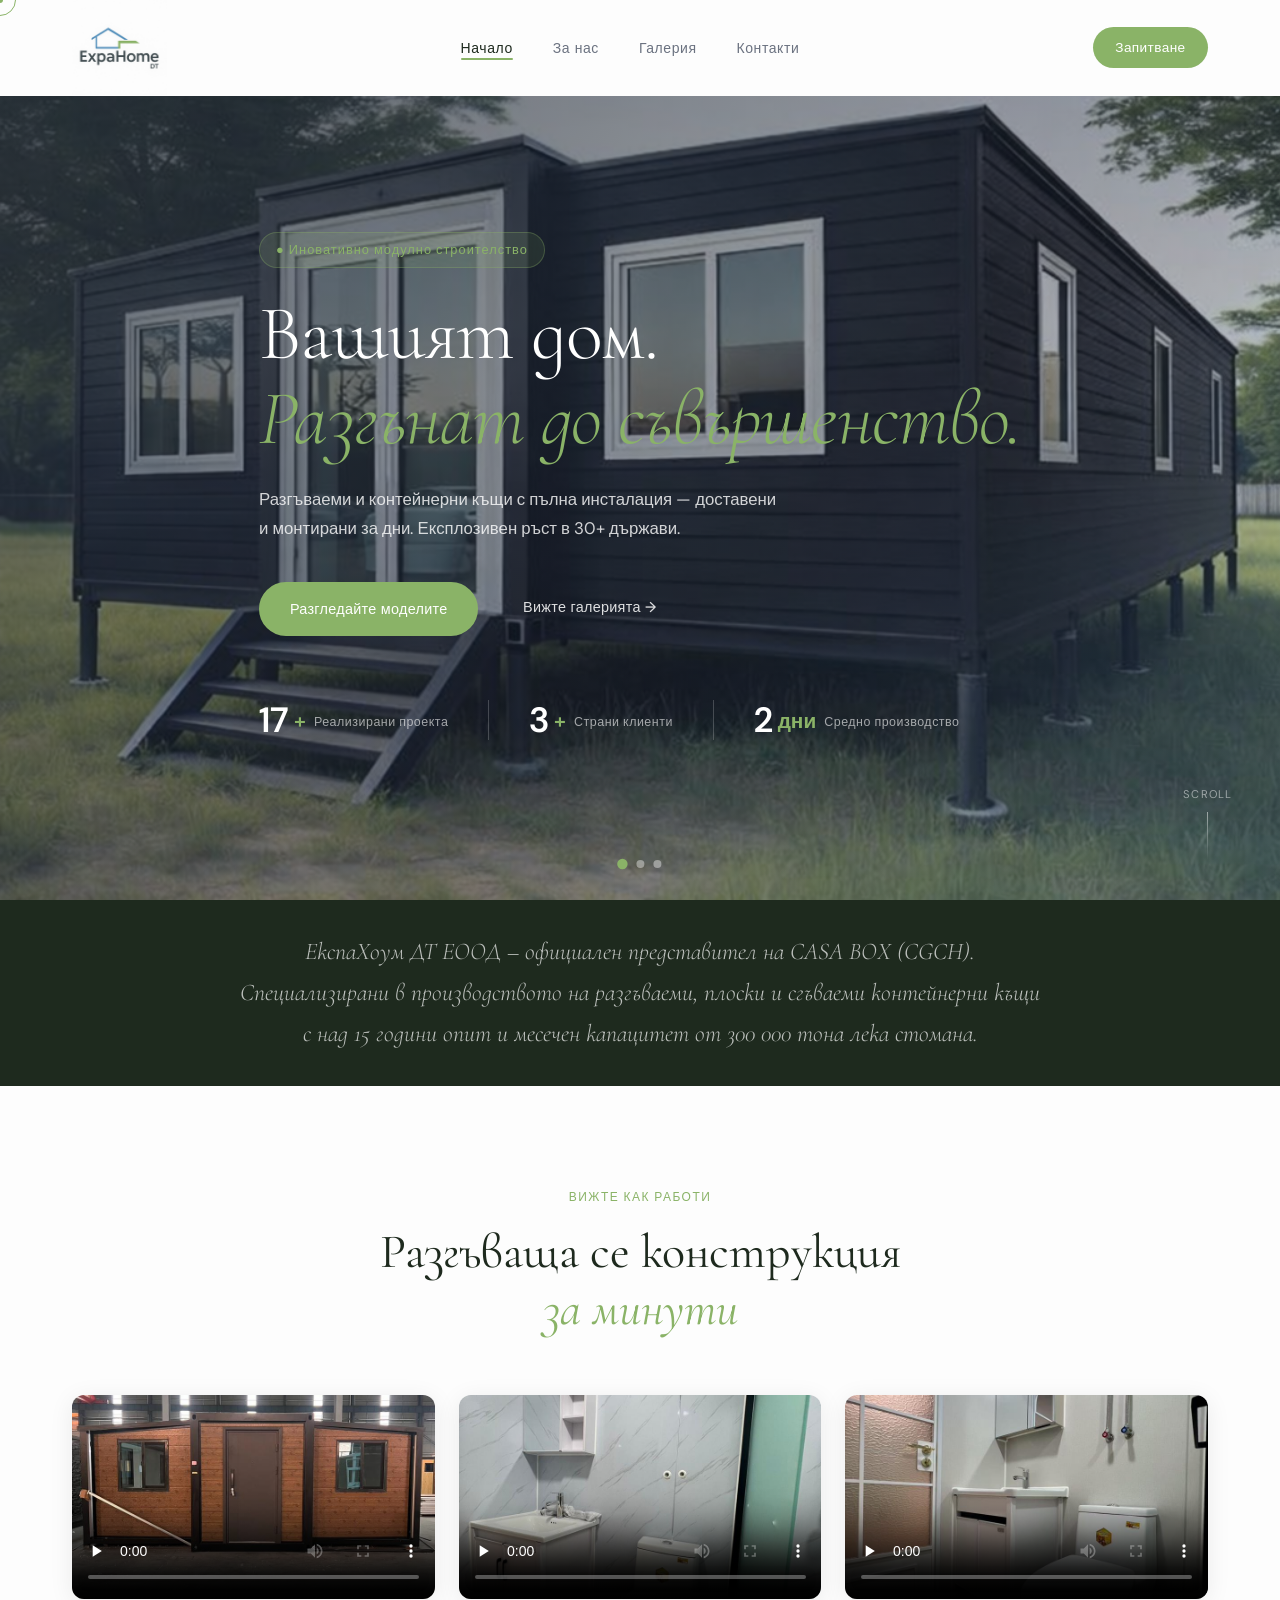
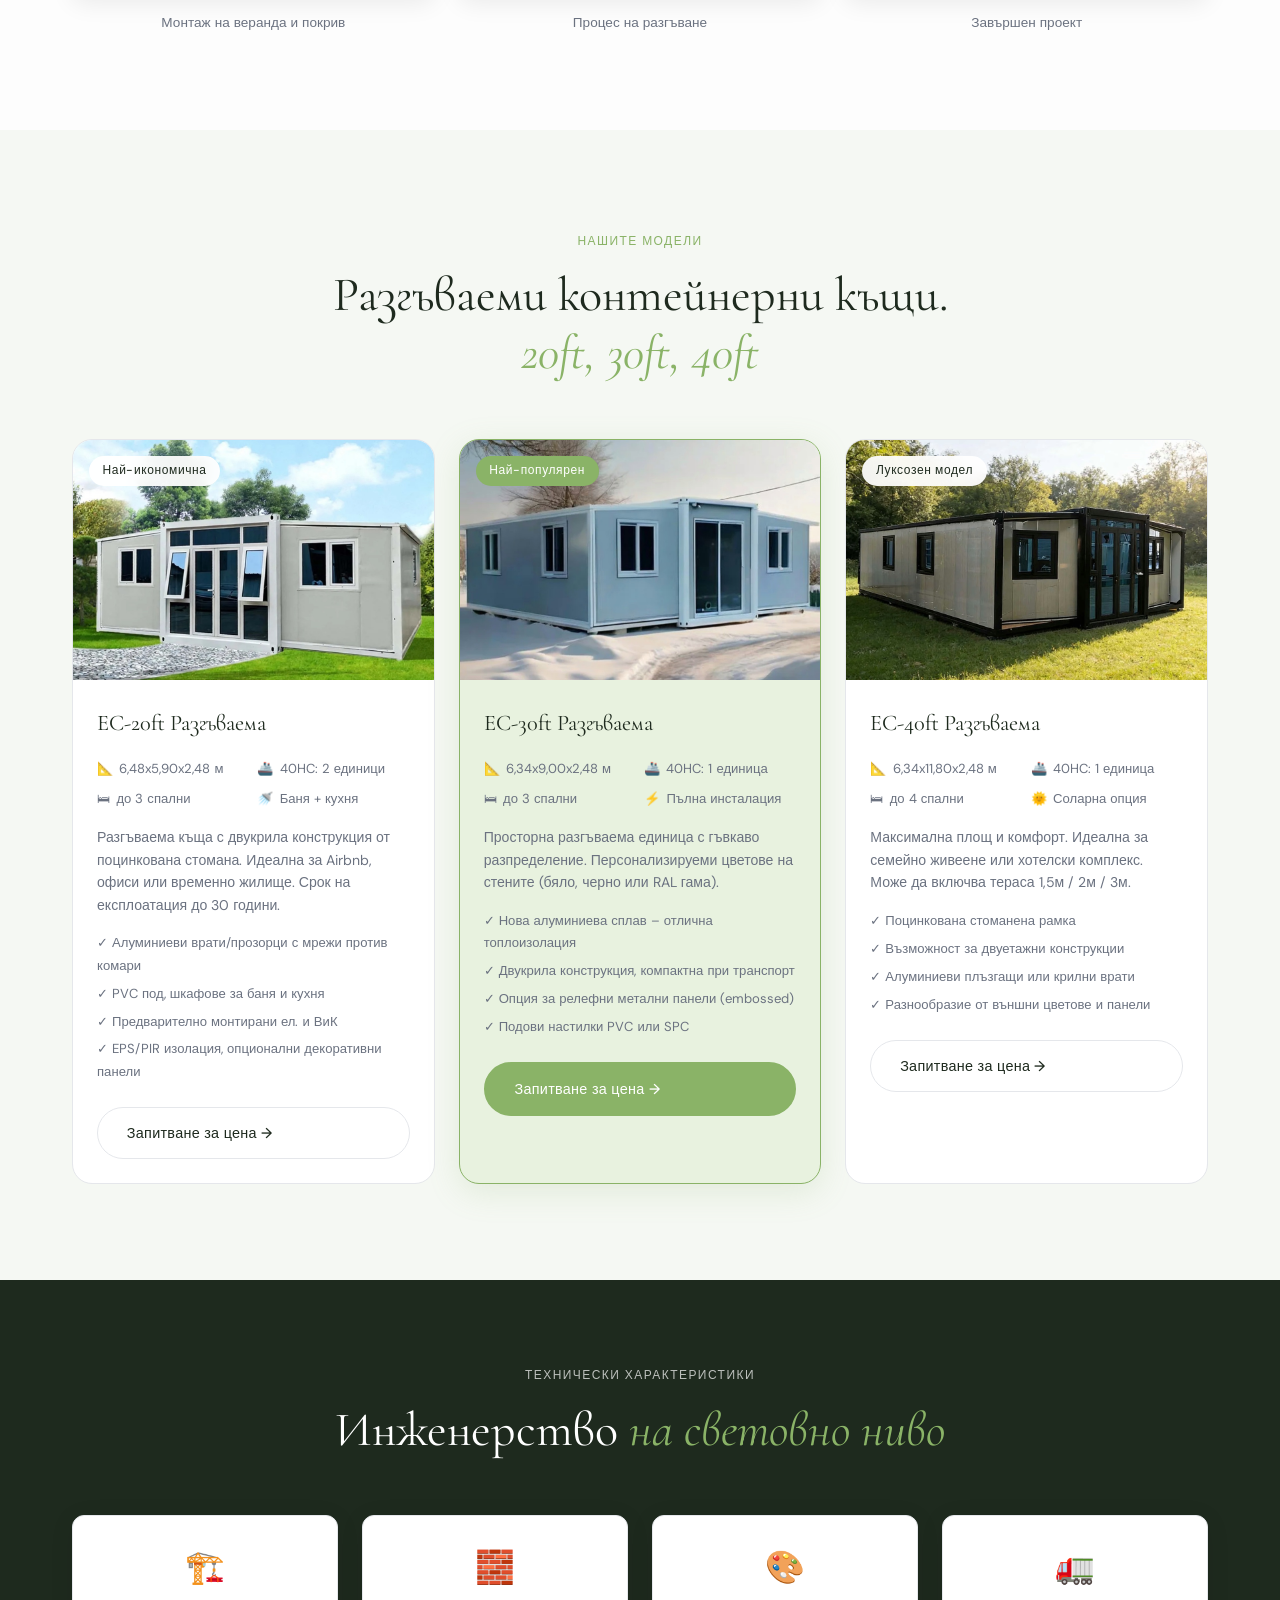
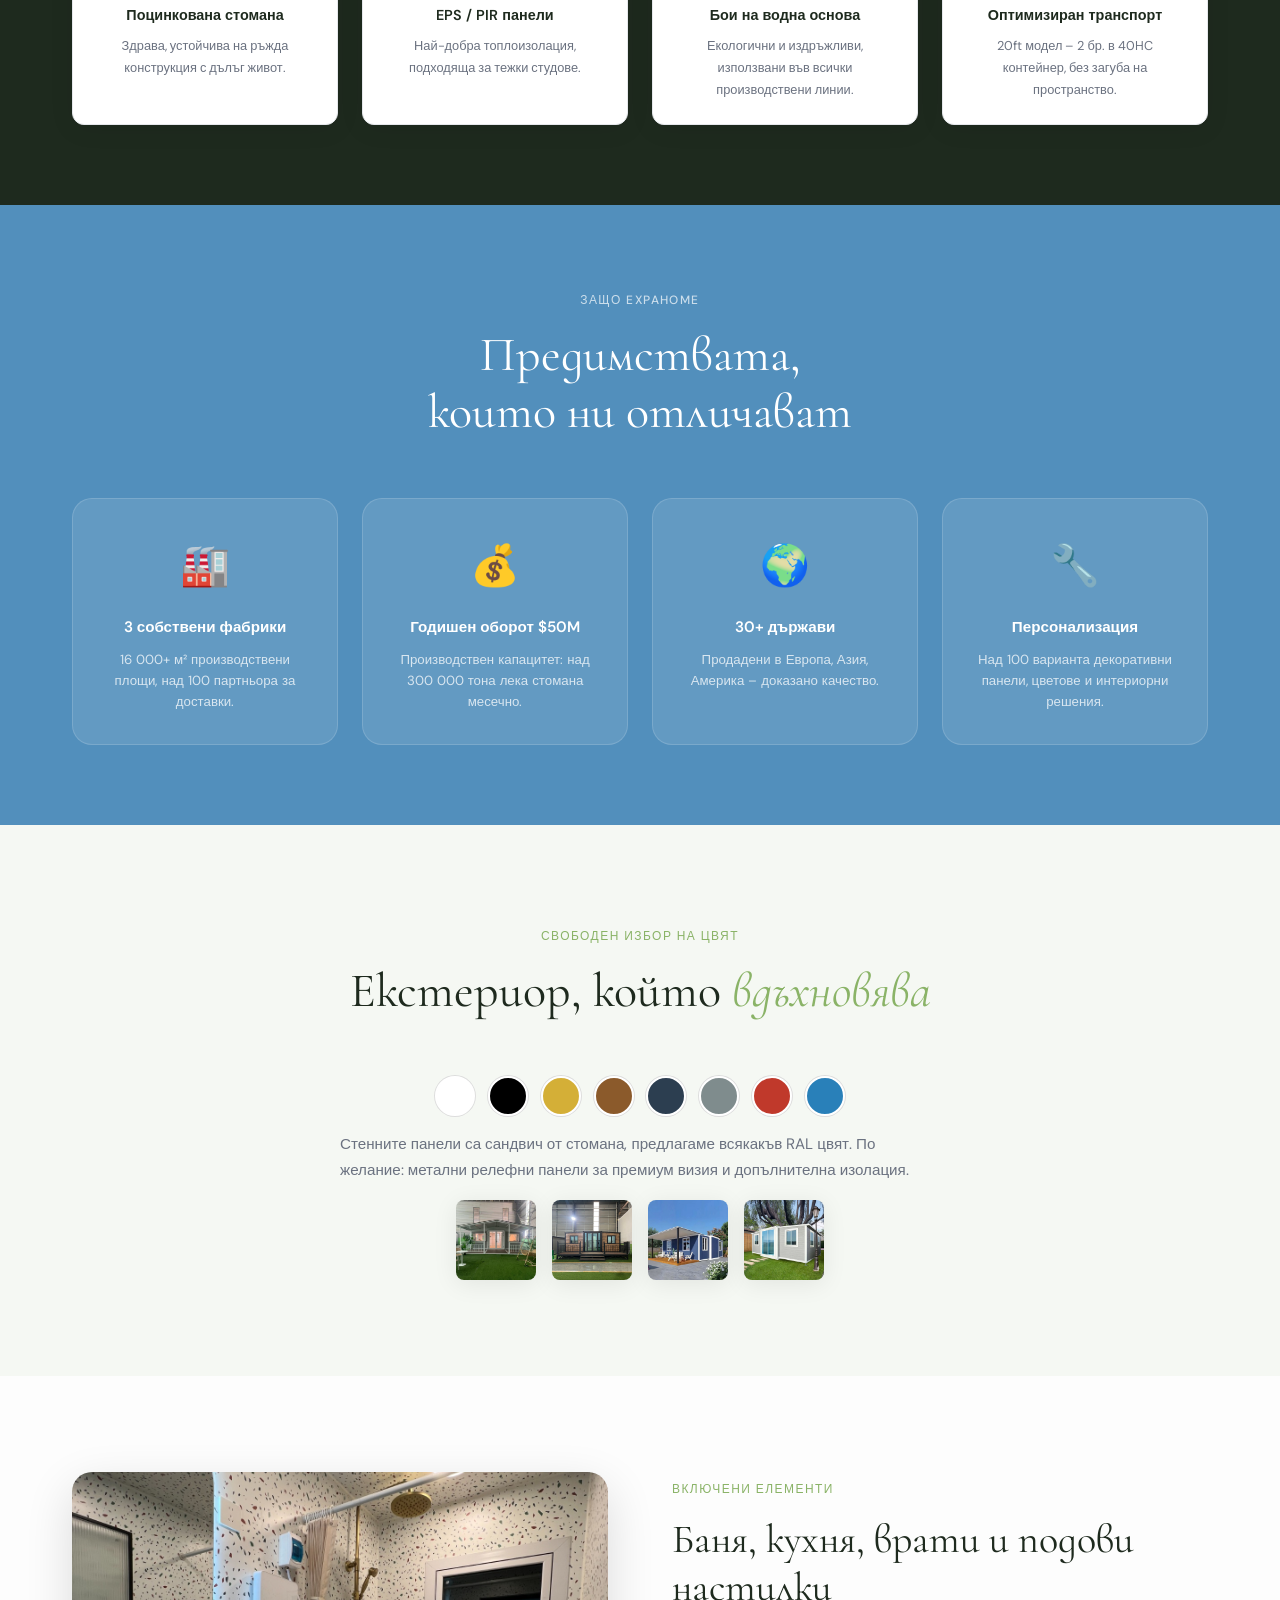
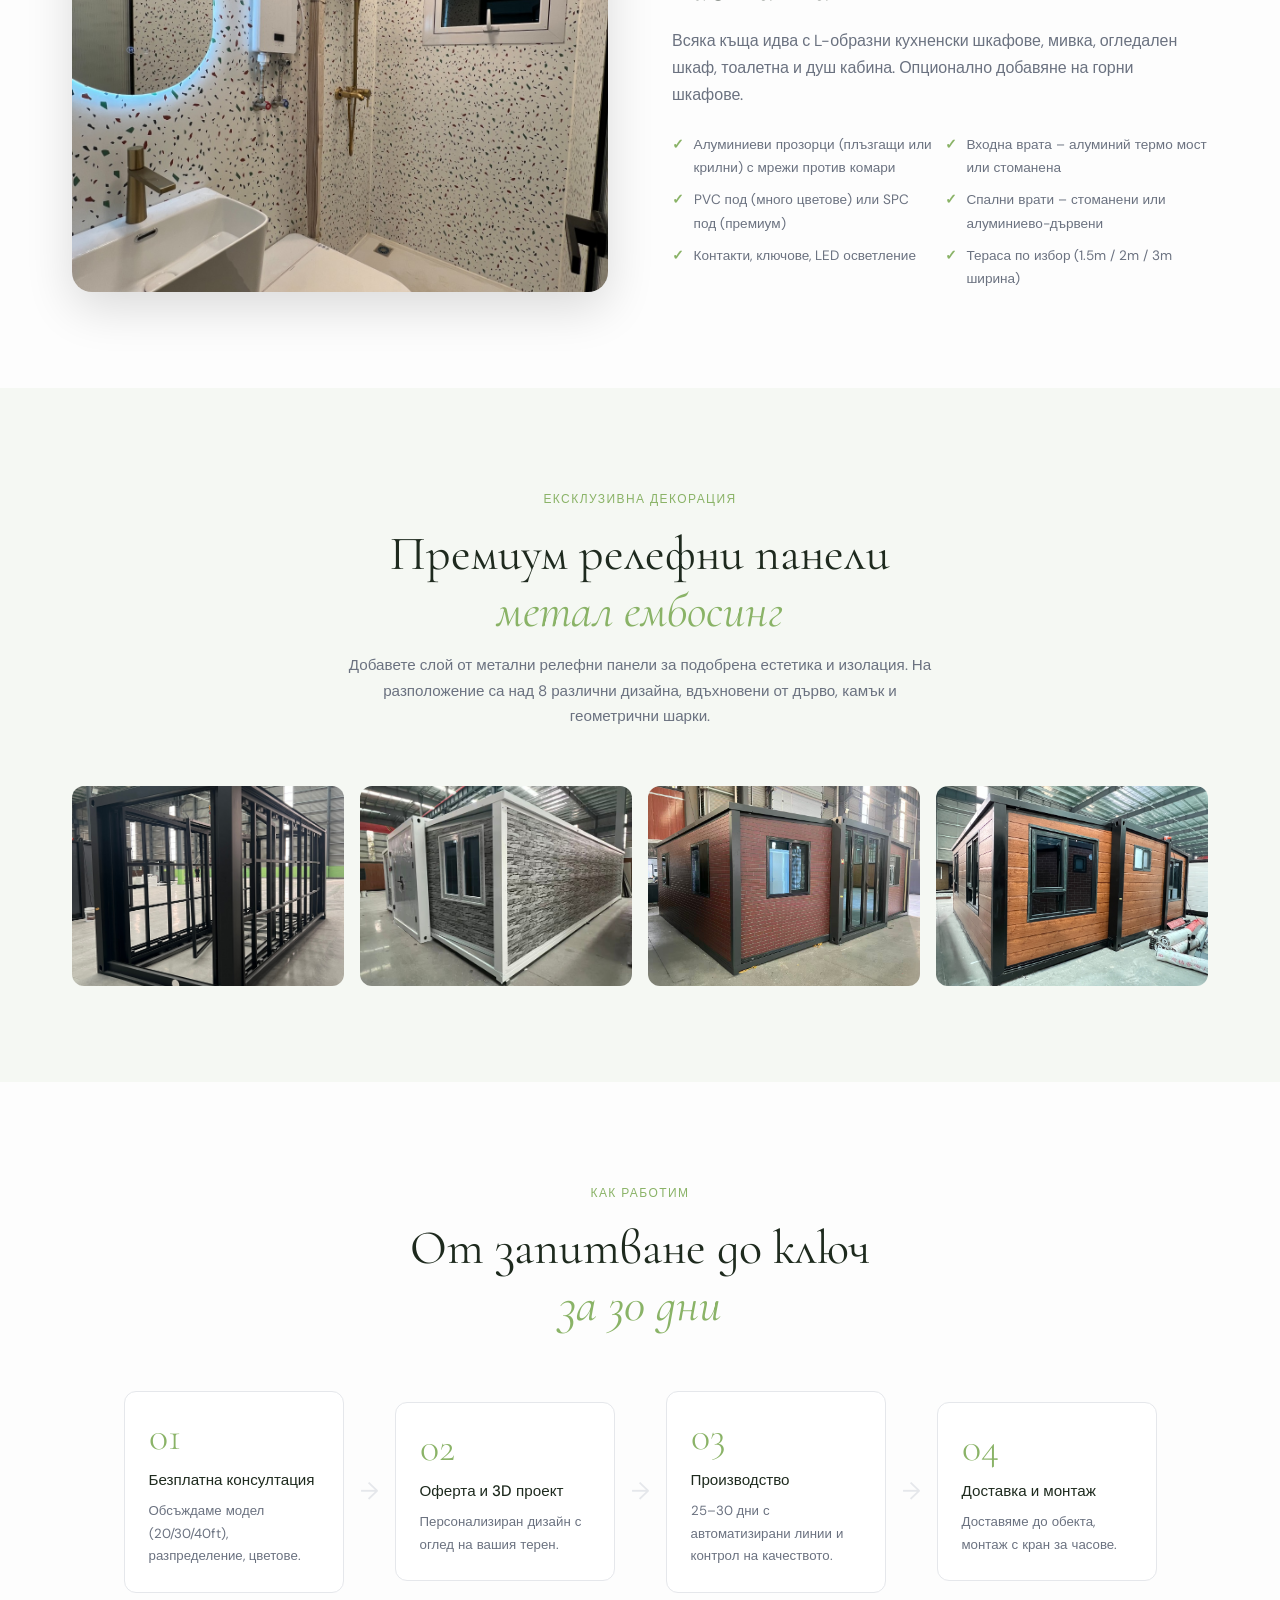
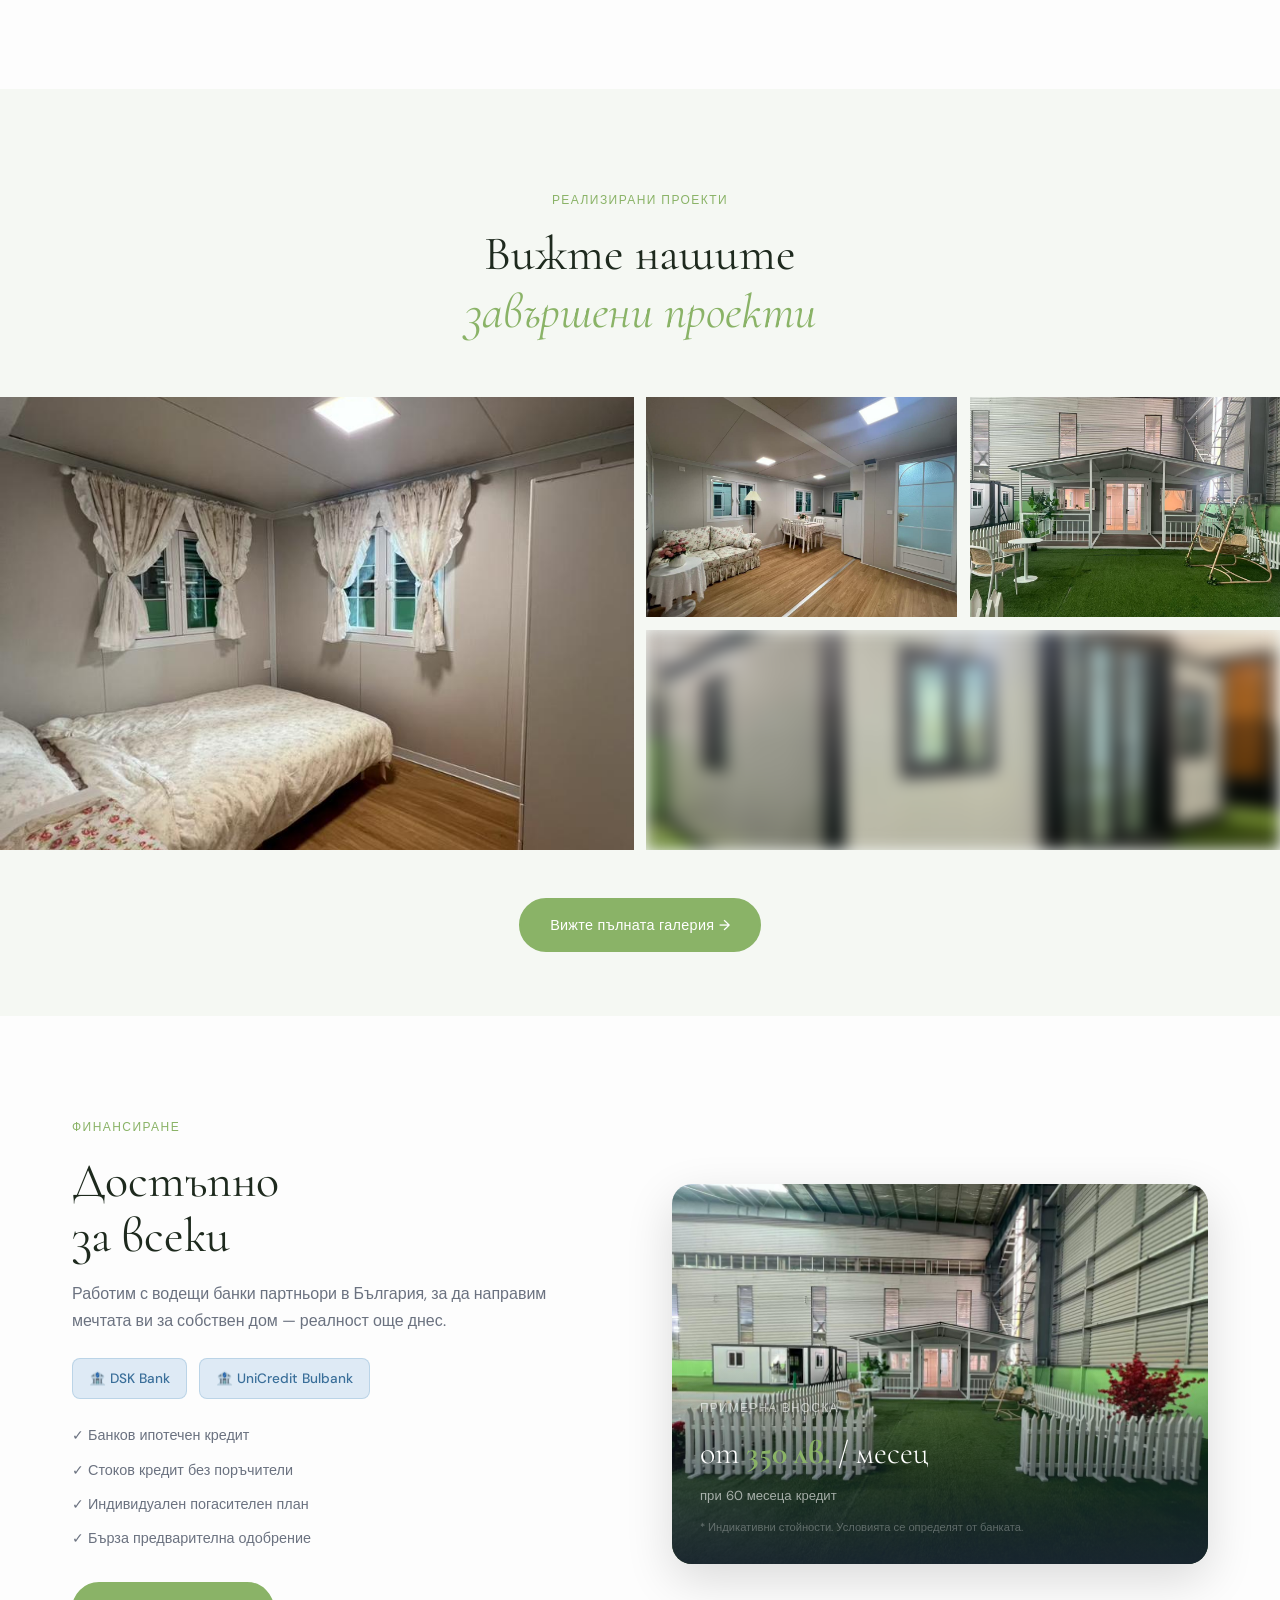
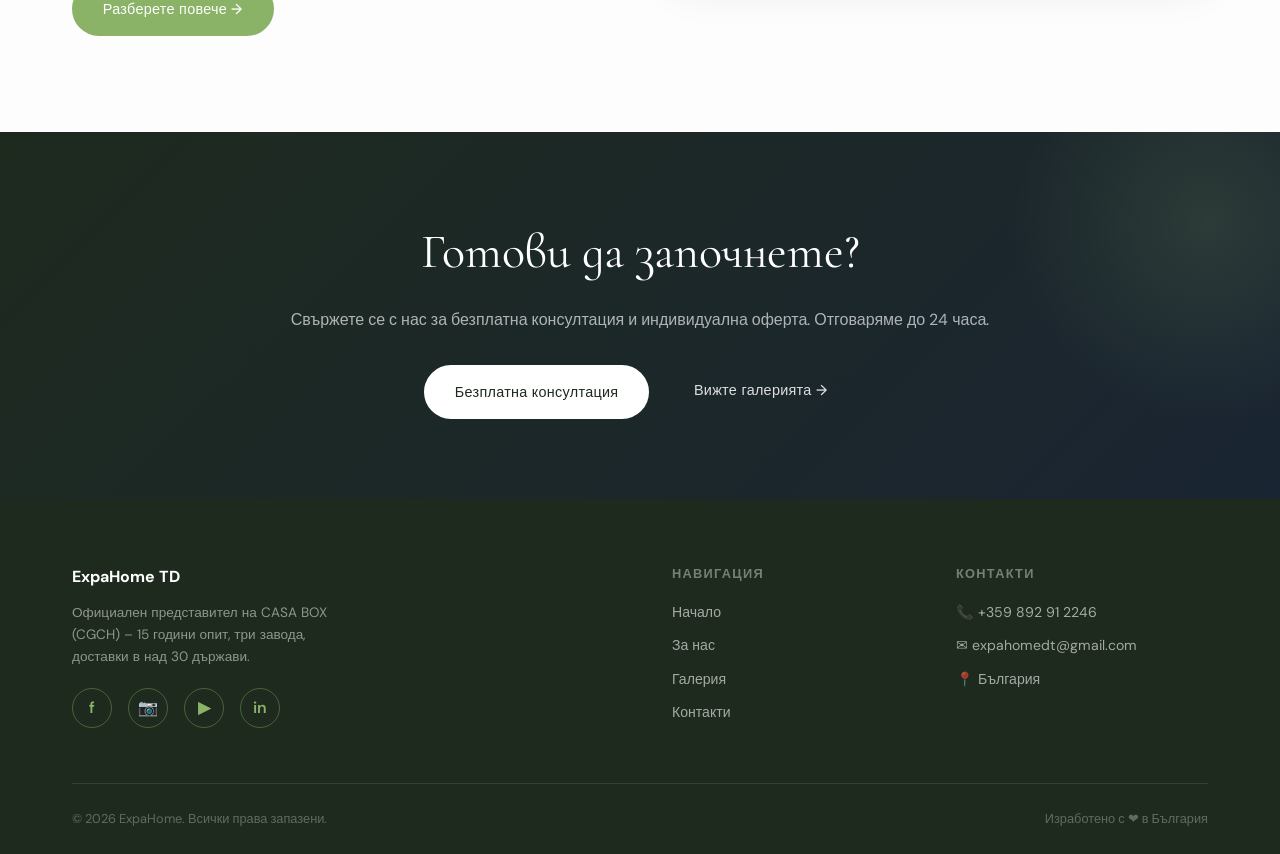
==== index.html @ 8327bf45 "Initial Commit" ====
<!DOCTYPE html>
<html lang="bg">

<head>
    <meta charset="UTF-8">
    <meta name="viewport" content="width=device-width, initial-scale=1.0">
    <title>ExpaHome — Разгъваеми и Контейнерни Къщи</title>
    <link rel="preconnect" href="https://fonts.googleapis.com">
    <link
        href="https://fonts.googleapis.com/css2?family=Cormorant+Garamond:wght@300;400;600&family=DM+Sans:wght@300;400;500&display=swap"
        rel="stylesheet">
    <link rel="stylesheet" href="styles.css">
    <style>
        /* Additional inline styles for new elements */
        .tech-specs-grid {
            display: grid;
            grid-template-columns: repeat(4, 1fr);
            gap: 1.5rem;
            margin-top: 2rem;
        }

        .tech-card {
            background: var(--white);
            border-radius: var(--radius);
            padding: 1.5rem;
            text-align: center;
            box-shadow: var(--shadow);
            transition: transform var(--transition);
            border: 1px solid var(--light-gray);
        }

        .tech-card:hover {
            transform: translateY(-5px);
            border-color: var(--green);
        }

        .tech-card h4 {
            font-size: 0.9rem;
            margin: 0.5rem 0;
            color: var(--charcoal);
            font-weight: 600;
        }

        .tech-card p {
            font-size: 0.8rem;
            color: var(--mid-gray);
        }

        .tech-icon {
            font-size: 2rem;
        }

        .color-options {
            display: flex;
            flex-wrap: wrap;
            gap: 0.8rem;
            margin-top: 1rem;
            justify-content: center;
        }

        .color-swatch {
            width: 40px;
            height: 40px;
            border-radius: 50%;
            border: 2px solid #fff;
            box-shadow: 0 0 0 1px #ddd;
            cursor: default;
        }

        .decoration-showcase {
            display: flex;
            flex-wrap: wrap;
            gap: 1rem;
            justify-content: center;
            margin-top: 1rem;
        }

        .decoration-showcase img {
            width: 80px;
            height: 80px;
            object-fit: cover;
            border-radius: 8px;
            box-shadow: var(--shadow);
        }

        @media (max-width: 768px) {
            .tech-specs-grid {
                grid-template-columns: repeat(2, 1fr);
            }
        }

        @media (max-width: 480px) {
            .tech-specs-grid {
                grid-template-columns: 1fr;
            }
        }
    </style>
</head>

<body>

    <div class="cursor"></div>
    <div class="cursor-dot"></div>

    <header id="header">
        <nav class="nav container">
            <a href="index.html" class="logo">
                <img src="images/logo.jpg" alt="ExpaHome" class="logo-img">
            </a>
            <ul class="nav-links">
                <li><a href="index.html" class="nav-link active">Начало</a></li>
                <li><a href="about.html" class="nav-link">За нас</a></li>
                <li><a href="gallery.html" class="nav-link">Галерия</a></li>
                <li><a href="contact.html" class="nav-link">Контакти</a></li>
            </ul>
            <a href="contact.html" class="nav-cta">Запитване</a>
            <button class="hamburger" id="hamburger" aria-label="Меню">
                <span></span><span></span><span></span>
            </button>
        </nav>
        <div class="mobile-menu" id="mobileMenu">
            <ul>
                <li><a href="index.html">Начало</a></li>
                <li><a href="about.html">За нас</a></li>
                <li><a href="gallery.html">Галерия</a></li>
                <li><a href="contact.html">Контакти</a></li>
            </ul>
        </div>
    </header>

    <!-- HERO with slider -->
    <section class="hero">
        <div class="hero-slider" id="heroSlider">
            <div class="hero-slide active" style="background-image:url('images/LandingPage/1000024214.png')"></div>
            <div class="hero-slide" style="background-image:url('images/LandingPage/1000024218.png')"></div>
            <div class="hero-slide" style="background-image:url('images/LandingPage/1000024216.png')"></div>
        </div>
        <div class="hero-overlay"></div>
        <div class="hero-content container">
            <div class="hero-badge reveal">● Иновативно модулно строителство</div>
            <h1 class="hero-title reveal reveal-delay-1">Вашият дом.<br><em>Разгънат до съвършенство.</em></h1>
            <p class="hero-sub reveal reveal-delay-2">Разгъваеми и контейнерни къщи с пълна инсталация — доставени и
                монтирани за дни. Експлозивен ръст в 30+ държави.</p>
            <div class="hero-actions reveal reveal-delay-3">
                <a href="#products" class="btn btn-primary">Разгледайте моделите</a>
                <a href="gallery.html" class="btn btn-ghost-white">Вижте галерията →</a>
            </div>
            <div class="hero-stats reveal reveal-delay-4">
                <div class="stat">
                    <span class="stat-num" data-target="150">0</span><span>+</span>
                    <span class="stat-label">Реализирани проекта</span>
                </div>
                <div class="stat-divider"></div>
                <div class="stat">
                    <span class="stat-num" data-target="30">0</span><span>+</span>
                    <span class="stat-label">Страни клиенти</span>
                </div>
                <div class="stat-divider"></div>
                <div class="stat">
                    <span class="stat-num" data-target="25">0</span><span>дни</span>
                    <span class="stat-label">Средно производство</span>
                </div>
            </div>
        </div>
        <div class="hero-slider-dots" id="heroSliderDots">
            <button class="dot active" data-slide="0"></button>
            <button class="dot" data-slide="1"></button>
            <button class="dot" data-slide="2"></button>
        </div>
        <div class="hero-scroll-hint">
            <span>Scroll</span>
            <div class="scroll-line"></div>
        </div>
    </section>

    <!-- INTRO STRIP (updated with manufacturer info) -->
    <section class="intro-strip">
        <div class="container">
            <p class="strip-text reveal">ЕкспаХоум ДТ ЕООД – официален представител на CASA BOX (CGCH). Специализирани в
                производството на разгъваеми, плоски и сгъваеми контейнерни къщи с над 15 години опит и месечен
                капацитет от 300 000 тона лека стомана.</p>
        </div>
    </section>

    <!-- VIDEO SECTION -->
    <section class="video-section">
        <div class="container">
            <div class="section-header reveal">
                <span class="section-tag">Вижте как работи</span>
                <h2 class="section-title">Разгъваща се конструкция<br><em>за минути</em></h2>
            </div>
            <div class="video-grid">
                <div class="video-item reveal" data-delay="0">
                    <video controls poster="images/Exterior/1000023740.jpg" preload="none">
                        <source src="videos/1000023777.mp4" type="video/mp4">
                    </video>
                    <p class="video-label">Монтаж на веранда и покрив</p>
                </div>
                <div class="video-item reveal" data-delay="100">
                    <video controls poster="images/Interior/1000023742.jpg" preload="none">
                        <source src="videos/c0bf5427-37ce-4501-b63a-11bc04cc4bc2.mp4" type="video/mp4">
                    </video>
                    <p class="video-label">Процес на разгъване</p>
                </div>
                <div class="video-item reveal" data-delay="200">
                    <video controls poster="images/Interior/1000023744.jpg" preload="none">
                        <source src="videos/1000023785.mp4" type="video/mp4">
                    </video>
                    <p class="video-label">Завършен проект</p>
                </div>
            </div>
        </div>
    </section>

    <!-- PRODUCTS - expanded with detailed models from documents -->
    <section id="products" class="products">
        <div class="container">
            <div class="section-header reveal">
                <span class="section-tag">Нашите модели</span>
                <h2 class="section-title">Разгъваеми контейнерни къщи.<br><em>20ft, 30ft, 40ft</em></h2>
            </div>
            <div class="house-grid">
                <!-- EC-20ft -->
                <div class="house-card reveal" data-delay="0">
                    <div class="house-img-wrap">
                        <img src="images/LandingPage/1000024217.png" alt="EC-20ft Разгъваема" loading="lazy">
                        <div class="house-tag">Най-икономична</div>
                    </div>
                    <div class="house-body">
                        <h3>EC-20ft Разгъваема</h3>
                        <div class="house-specs">
                            <div class="spec"><span class="spec-icon">📐</span><span>6,48x5,90x2,48 м</span></div>
                            <div class="spec"><span class="spec-icon">🚢</span><span>40HC: 2 единици</span></div>
                            <div class="spec"><span class="spec-icon">🛏</span><span>до 3 спални</span></div>
                            <div class="spec"><span class="spec-icon">🚿</span><span>Баня + кухня</span></div>
                        </div>
                        <p class="house-desc">Разгъваема къща с двукрила конструкция от поцинкована стомана. Идеална за
                            Airbnb, офиси или временно жилище. Срок на експлоатация до 30 години.</p>
                        <ul class="house-features">
                            <li>✓ Алуминиеви врати/прозорци с мрежи против комари</li>
                            <li>✓ PVC под, шкафове за баня и кухня</li>
                            <li>✓ Предварително монтирани ел. и ВиК</li>
                            <li>✓ EPS/PIR изолация, опционални декоративни панели</li>
                        </ul>
                        <a href="contact.html" class="btn btn-outline">Запитване за цена →</a>
                    </div>
                </div>

                <!-- EC-30ft -->
                <div class="house-card featured reveal" data-delay="100">
                    <div class="house-img-wrap">
                        <img src="images/LandingPage/1000024219.png" alt="EC-30ft Разгъваема" loading="lazy">
                        <div class="house-tag popular">Най-популярен</div>
                    </div>
                    <div class="house-body">
                        <h3>EC-30ft Разгъваема</h3>
                        <div class="house-specs">
                            <div class="spec"><span class="spec-icon">📐</span><span>6,34x9,00x2,48 м</span></div>
                            <div class="spec"><span class="spec-icon">🚢</span><span>40HC: 1 единица</span></div>
                            <div class="spec"><span class="spec-icon">🛏</span><span>до 3 спални</span></div>
                            <div class="spec"><span class="spec-icon">⚡</span><span>Пълна инсталация</span></div>
                        </div>
                        <p class="house-desc">Просторна разгъваема единица с гъвкаво разпределение. Персонализируеми
                            цветове на стените (бяло, черно или RAL гама).</p>
                        <ul class="house-features">
                            <li>✓ Нова алуминиева сплав – отлична топлоизолация</li>
                            <li>✓ Двукрила конструкция, компактна при транспорт</li>
                            <li>✓ Опция за релефни метални панели (embossed)</li>
                            <li>✓ Подови настилки PVC или SPC</li>
                        </ul>
                        <a href="contact.html" class="btn btn-primary">Запитване за цена →</a>
                    </div>
                </div>

                <!-- EC-40ft -->
                <div class="house-card reveal" data-delay="200">
                    <div class="house-img-wrap">
                        <img src="images/LandingPage/1000024216.png" alt="EC-40ft Разгъваема" loading="lazy">
                        <div class="house-tag">Луксозен модел</div>
                    </div>
                    <div class="house-body">
                        <h3>EC-40ft Разгъваема</h3>
                        <div class="house-specs">
                            <div class="spec"><span class="spec-icon">📐</span><span>6,34x11,80x2,48 м</span></div>
                            <div class="spec"><span class="spec-icon">🚢</span><span>40HC: 1 единица</span></div>
                            <div class="spec"><span class="spec-icon">🛏</span><span>до 4 спални</span></div>
                            <div class="spec"><span class="spec-icon">🌞</span><span>Соларна опция</span></div>
                        </div>
                        <p class="house-desc">Максимална площ и комфорт. Идеална за семейно живеене или хотелски
                            комплекс. Може да включва тераса 1,5м / 2м / 3м.</p>
                        <ul class="house-features">
                            <li>✓ Поцинкована стоманена рамка</li>
                            <li>✓ Възможност за двуетажни конструкции</li>
                            <li>✓ Алуминиеви плъзгащи или крилни врати</li>
                            <li>✓ Разнообразие от външни цветове и панели</li>
                        </ul>
                        <a href="contact.html" class="btn btn-outline">Запитване за цена →</a>
                    </div>
                </div>
            </div>
        </div>
    </section>

    <!-- TECHNICAL SPECIFICATIONS SECTION (new, from documents) -->
    <section class="features-strip" style="background: var(--charcoal);">
        <div class="container">
            <div class="section-header reveal">
                <span class="section-tag">Технически характеристики</span>
                <h2 class="section-title">Инженерство <em>на световно ниво</em></h2>
            </div>
            <div class="tech-specs-grid">
                <div class="tech-card reveal">
                    <div class="tech-icon">🏗️</div>
                    <h4>Поцинкована стомана</h4>
                    <p>Здрава, устойчива на ръжда конструкция с дълъг живот.</p>
                </div>
                <div class="tech-card reveal">
                    <div class="tech-icon">🧱</div>
                    <h4>EPS / PIR панели</h4>
                    <p>Най-добра топлоизолация, подходяща за тежки студове.</p>
                </div>
                <div class="tech-card reveal">
                    <div class="tech-icon">🎨</div>
                    <h4>Бои на водна основа</h4>
                    <p>Екологични и издръжливи, използвани във всички производствени линии.</p>
                </div>
                <div class="tech-card reveal">
                    <div class="tech-icon">🚛</div>
                    <h4>Оптимизиран транспорт</h4>
                    <p>20ft модел – 2 бр. в 40HC контейнер, без загуба на пространство.</p>
                </div>
            </div>
        </div>
    </section>

    <!-- WHY CHOOSE US (enriched) -->
    <section class="features-strip" style="background: var(--blue);">
        <div class="container">
            <div class="section-header reveal">
                <span class="section-tag">Защо ExpaHome</span>
                <h2 class="section-title">Предимствата,<br>които ни отличават</h2>
            </div>
            <div class="features-grid">
                <div class="feature-item reveal" data-delay="0">
                    <div class="feature-icon">🏭</div>
                    <h4>3 собствени фабрики</h4>
                    <p>16 000+ м² производствени площи, над 100 партньора за доставки.</p>
                </div>
                <div class="feature-item reveal" data-delay="80">
                    <div class="feature-icon">💰</div>
                    <h4>Годишен оборот $50M</h4>
                    <p>Производствен капацитет: над 300 000 тона лека стомана месечно.</p>
                </div>
                <div class="feature-item reveal" data-delay="160">
                    <div class="feature-icon">🌍</div>
                    <h4>30+ държави</h4>
                    <p>Продадени в Европа, Азия, Америка – доказано качество.</p>
                </div>
                <div class="feature-item reveal" data-delay="240">
                    <div class="feature-icon">🔧</div>
                    <h4>Персонализация</h4>
                    <p>Над 100 варианта декоративни панели, цветове и интериорни решения.</p>
                </div>
            </div>
        </div>
    </section>

    <!-- EXTERIOR COLOR & DECORATION SHOWCASE (from documents) -->
    <section class="materials" style="background: #f5f8f3;">
        <div class="container">
            <div class="section-header reveal">
                <span class="section-tag">Свободен избор на цвят</span>
                <h2 class="section-title">Екстериор, който <em>вдъхновява</em></h2>
            </div>
            <div class="color-options">
                <div class="color-swatch" style="background: #ffffff;"></div>
                <div class="color-swatch" style="background: #000000;"></div>
                <div class="color-swatch" style="background: #d4af37;"></div>
                <div class="color-swatch" style="background: #8b5a2b;"></div>
                <div class="color-swatch" style="background: #2c3e50;"></div>
                <div class="color-swatch" style="background: #7f8c8d;"></div>
                <div class="color-swatch" style="background: #c0392b;"></div>
                <div class="color-swatch" style="background: #2980b9;"></div>
            </div>
            <p class="section-sub" style="margin-top: 1rem;">Стенните панели са сандвич от стомана, предлагаме всякакъв
                RAL цвят. По желание: метални релефни панели за премиум визия и допълнителна изолация.</p>
            <div class="decoration-showcase">
                <img src="images/Exterior/1000023749.jpg" alt="декор панел 1">
                <img src="images/Exterior/1000023779.jpg" alt="декор панел 2">
                <img src="images/Exterior/wmremove-transformed.png" alt="декор панел 3">
                <img src="images/Exterior/wmremove-transformed (1).png" alt="декор панел 4">
            </div>
        </div>
    </section>

    <!-- INTERIOR & WINDOWS/DOORS DETAILS -->
    <section class="included-section">
        <div class="container">
            <div class="included-inner">
                <div class="included-img reveal">
                    <img src="images/Interior/IMG-20260326-WA0006.jpg" alt="Интериор на разгъваема къща">
                </div>
                <div class="included-text reveal reveal-delay-1">
                    <span class="section-tag">Включени елементи</span>
                    <h2>Баня, кухня, врати и подови настилки</h2>
                    <p>Всяка къща идва с L-образни кухненски шкафове, мивка, огледален шкаф, тоалетна и душ кабина.
                        Опционално добавяне на горни шкафове.</p>
                    <div class="included-list">
                        <div class="inc-item"><span class="inc-check">✓</span> Алуминиеви прозорци (плъзгащи или крилни)
                            с мрежи против комари</div>
                        <div class="inc-item"><span class="inc-check">✓</span> Входна врата – алуминий термо мост или
                            стоманена</div>
                        <div class="inc-item"><span class="inc-check">✓</span> PVC под (много цветове) или SPC под
                            (премиум)</div>
                        <div class="inc-item"><span class="inc-check">✓</span> Спални врати – стоманени или
                            алуминиево-дървени</div>
                        <div class="inc-item"><span class="inc-check">✓</span> Контакти, ключове, LED осветление</div>
                        <div class="inc-item"><span class="inc-check">✓</span> Тераса по избор (1.5m / 2m / 3m ширина)
                        </div>
                    </div>
                </div>
            </div>
        </div>
    </section>

    <!-- ADVANCED EXTERIOR WALL DECORATION (summarized from doc) -->
    <section class="factory-section" style="background: #f5f8f3;">
        <div class="container">
            <div class="section-header reveal">
                <span class="section-tag">Ексклузивна декорация</span>
                <h2 class="section-title">Премиум релефни панели<br><em>метал ембосинг</em></h2>
                <p class="section-sub">Добавете слой от метални релефни панели за подобрена естетика и изолация. На
                    разположение са над 8 различни дизайна, вдъхновени от дърво, камък и геометрични шарки.</p>
            </div>
            <div class="factory-grid">
                <div class="factory-img reveal"><img src="images/Proizvodstveno/1000023774.jpg" alt="Релефен панел 1">
                </div>
                <div class="factory-img reveal"><img src="images/Exterior/1000023765.jpg" alt="Релефен панел 2"></div>
                <div class="factory-img reveal"><img src="images/Exterior/FB_IMG_1776592500681.jpg"
                        alt="Релефен панел 3"></div>
                <div class="factory-img reveal"><img src="images/Exterior/IMG-20260318-WA0004.jpg"
                        alt="Релефен панел 4">
                </div>
            </div>
        </div>
    </section>

    <!-- PROCESS (updated with timeline) -->
    <section class="process">
        <div class="container">
            <div class="section-header reveal">
                <span class="section-tag">Как работим</span>
                <h2 class="section-title">От запитване до ключ<br><em>за 30 дни</em></h2>
            </div>
            <div class="process-steps">
                <div class="process-step reveal">
                    <div class="step-num">01</div>
                    <div class="step-body">
                        <h4>Безплатна консултация</h4>
                        <p>Обсъждаме модел (20/30/40ft), разпределение, цветове.</p>
                    </div>
                </div>
                <div class="process-arrow reveal">→</div>
                <div class="process-step reveal">
                    <div class="step-num">02</div>
                    <div class="step-body">
                        <h4>Оферта и 3D проект</h4>
                        <p>Персонализиран дизайн с оглед на вашия терен.</p>
                    </div>
                </div>
                <div class="process-arrow reveal">→</div>
                <div class="process-step reveal">
                    <div class="step-num">03</div>
                    <div class="step-body">
                        <h4>Производство</h4>
                        <p>25–30 дни с автоматизирани линии и контрол на качеството.</p>
                    </div>
                </div>
                <div class="process-arrow reveal">→</div>
                <div class="process-step reveal">
                    <div class="step-num">04</div>
                    <div class="step-body">
                        <h4>Доставка и монтаж</h4>
                        <p>Доставяме до обекта, монтаж с кран за часове.</p>
                    </div>
                </div>
            </div>
        </div>
    </section>

    <!-- GALLERY PREVIEW (unchanged but present) -->
    <section class="gallery-preview">
        <div class="container">
            <div class="section-header reveal">
                <span class="section-tag">Реализирани проекти</span>
                <h2 class="section-title">Вижте нашите<br><em>завършени проекти</em></h2>
            </div>
        </div>
        <div class="preview-grid">
            <div class="preview-item tall reveal" data-delay="0"><img src="images/Interior/1000023747.jpg"
                    alt="Жилищен проект">
                <div class="preview-overlay"><span>Жилищен проект</span></div>
            </div>
            <div class="preview-item reveal" data-delay="80"><img src="images/Interior/1000023748.jpg"
                    alt="Хотелски проект">
                <div class="preview-overlay"><span>Хотелски проект</span></div>
            </div>
            <div class="preview-item reveal" data-delay="160"><img src="images/Exterior/1000023749.jpg"
                    alt="Офис обект">
                <div class="preview-overlay"><span>Офис обект</span></div>
            </div>
            <div class="preview-item wide reveal" data-delay="240"><img src="images/Exterior/1000023766.jpg"
                    alt="Ваканционна вила">
                <div class="preview-overlay"><span>Ваканционна вила</span></div>
            </div>
        </div>
        <div class="preview-cta reveal">
            <a href="gallery.html" class="btn btn-primary">Вижте пълната галерия →</a>
        </div>
    </section>

    <!-- FINANCING -->
    <section class="financing">
        <div class="container">
            <div class="financing-inner reveal">
                <div class="financing-text">
                    <span class="section-tag">Финансиране</span>
                    <h2>Достъпно<br>за всеки</h2>
                    <p>Работим с водещи банки партньори в България, за да направим мечтата ви за собствен дом — реалност
                        още днес.</p>
                    <div class="bank-partners">
                        <div class="bank-badge">🏦 DSK Bank</div>
                        <div class="bank-badge">🏦 UniCredit Bulbank</div>
                    </div>
                    <ul class="financing-list">
                        <li>✓ Банков ипотечен кредит</li>
                        <li>✓ Стоков кредит без поръчители</li>
                        <li>✓ Индивидуален погасителен план</li>
                        <li>✓ Бърза предварителна одобрение</li>
                    </ul>
                    <a href="contact.html" class="btn btn-primary">Разберете повече →</a>
                </div>
                <div class="financing-visual">
                    <div class="financing-img-wrap">
                        <img src="images/Exterior/1000023750.jpg" alt="Финансиране на модулна къща">
                        <div class="financing-card-overlay">
                            <div class="fc-label">Примерна вноска</div>
                            <div class="fc-amount">от <strong>350 лв.</strong> / месец</div>
                            <div class="fc-note">при 60 месеца кредит</div>
                            <div class="fc-disclaimer">* Индикативни стойности. Условията се определят от банката.</div>
                        </div>
                    </div>
                </div>
            </div>
        </div>
    </section>

    <!-- CTA BANNER -->
    <section class="cta-banner">
        <div class="container">
            <div class="cta-inner reveal">
                <h2>Готови да започнете?</h2>
                <p>Свържете се с нас за безплатна консултация и индивидуална оферта. Отговаряме до 24 часа.</p>
                <div class="cta-actions">
                    <a href="contact.html" class="btn btn-white">Безплатна консултация</a>
                    <a href="gallery.html" class="btn btn-ghost-white">Вижте галерията →</a>
                </div>
            </div>
        </div>
    </section>

    <footer class="footer">
        <div class="container">
            <div class="footer-top">
                <div class="footer-brand">
                    <a href="index.html"><strong>ExpaHome TD</strong></a>
                    <p>Официален представител на CASA BOX (CGCH) – 15 години опит, три завода, доставки в над 30
                        държави.</p>
                    <div class="footer-socials">
                        <a href="https://www.facebook.com/profile.php?id=61585640309355" target="_blank"
                            class="social-icon">f</a>
                        <a href="https://instagram.com/expahome" target="_blank" class="social-icon">📷</a>
                        <a href="https://youtube.com/@expahome" target="_blank" class="social-icon">▶</a>
                        <a href="https://linkedin.com/company/expahome" target="_blank" class="social-icon">in</a>
                    </div>
                </div>
                <div class="footer-links">
                    <div class="footer-col">
                        <h5>Навигация</h5>
                        <ul>
                            <li><a href="index.html">Начало</a></li>
                            <li><a href="about.html">За нас</a></li>
                            <li><a href="gallery.html">Галерия</a></li>
                            <li><a href="contact.html">Контакти</a></li>
                        </ul>
                    </div>
                    <div class="footer-col">
                        <h5>Контакти</h5>
                        <ul>
                            <li>📞 +359 892 91 2246</li>
                            <li>✉ expahomedt@gmail.com</li>
                            <li>📍 България</li>
                        </ul>
                    </div>
                </div>
            </div>
            <div class="footer-bottom">
                <p>© 2026 ExpaHome. Всички права запазени.</p>
                <p>Изработено с ❤ в България</p>
            </div>
        </div>
    </footer>

    <script src="script.js"></script>
</body>

</html>
---- styles.css ----
/* =============================================
   ExpaHome — styles.css
   Colors: main #fdfdfd | green #8ab367 | blue #528fbc
   ============================================= */

:root {
    --main: #fdfdfd;
    --green: #8ab367;
    --green-dark: #6d9650;
    --green-light: #e8f2df;
    --blue: #528fbc;
    --blue-dark: #3a6f9a;
    --blue-light: #deeaf5;
    --charcoal: #1e2a1e;
    --dark: #1a2533;
    --mid-gray: #6b7280;
    --light-gray: #e5e7eb;
    --white: #ffffff;

    --font-display: 'Cormorant Garamond', Georgia, serif;
    --font-body: 'DM Sans', sans-serif;

    --radius: 12px;
    --radius-lg: 20px;
    --shadow: 0 4px 24px rgba(0, 0, 0, 0.08);
    --shadow-lg: 0 16px 48px rgba(0, 0, 0, 0.14);

    --transition: 0.4s cubic-bezier(0.25, 0.46, 0.45, 0.94);
    --transition-fast: 0.2s ease;
}

/* === RESET === */
*,
*::before,
*::after {
    margin: 0;
    padding: 0;
    box-sizing: border-box;
}

html {
    scroll-behavior: smooth;
}

body {
    font-family: var(--font-body);
    background: var(--main);
    color: var(--charcoal);
    line-height: 1.7;
    overflow-x: hidden;
    cursor: none;
}

img {
    max-width: 100%;
    display: block;
    object-fit: cover;
}

a {
    text-decoration: none;
    color: inherit;
}

video {
    width: 100%;
    border-radius: var(--radius);
    display: block;
}

/* === CUSTOM CURSOR === */
.cursor {
    width: 32px;
    height: 32px;
    border: 1.5px solid var(--green);
    border-radius: 50%;
    position: fixed;
    pointer-events: none;
    z-index: 10000;
    transform: translate(-50%, -50%);
    transition: width .2s, height .2s, opacity .2s;
}

.cursor-dot {
    width: 6px;
    height: 6px;
    background: var(--green);
    border-radius: 50%;
    position: fixed;
    pointer-events: none;
    z-index: 10001;
    transform: translate(-50%, -50%);
    transition: transform .05s;
}

.cursor.hovering {
    width: 52px;
    height: 52px;
    opacity: .55;
}

/* === CONTAINER === */
.container {
    max-width: 1200px;
    margin: 0 auto;
    padding: 0 2rem;
}

/* === HEADER === */
#header {
    position: fixed;
    top: 0;
    left: 0;
    right: 0;
    z-index: 1000;
    background: rgba(253, 253, 253);
    backdrop-filter: blur(20px);
    -webkit-backdrop-filter: blur(20px);
    border-bottom: 1px solid transparent;
    transition: border-color var(--transition), box-shadow var(--transition);
}

#header.scrolled {
    border-bottom-color: var(--light-gray);
    box-shadow: 0 2px 20px rgba(0, 0, 0, 0.07);
}

.nav {
    display: flex;
    align-items: center;
    justify-content: space-between;
}

.logo-img {
    height: 95px;
    width: auto;
    object-fit: contain;
    display: block;
}

.footer-logo {
    height: 44px;
    width: auto;
    object-fit: contain;
    margin-bottom: 0.75rem;
    display: block;
}

.nav-links {
    list-style: none;
    display: flex;
    gap: 2.5rem;
}

.nav-link {
    font-size: .875rem;
    font-weight: 400;
    letter-spacing: .04em;
    color: var(--mid-gray);
    position: relative;
    transition: color var(--transition-fast);
}

.nav-link::after {
    content: '';
    position: absolute;
    bottom: -3px;
    left: 0;
    width: 0;
    height: 2px;
    background: var(--green);
    transition: width var(--transition);
    border-radius: 2px;
}

.nav-link:hover,
.nav-link.active {
    color: var(--charcoal);
}

.nav-link:hover::after,
.nav-link.active::after {
    width: 100%;
}

.nav-cta {
    background: var(--green);
    color: #fff;
    padding: .55rem 1.4rem;
    border-radius: 50px;
    font-size: .85rem;
    font-weight: 500;
    letter-spacing: .03em;
    transition: background var(--transition-fast), transform var(--transition-fast);
}

.nav-cta:hover {
    background: var(--green-dark);
    transform: translateY(-1px);
}

.hamburger {
    display: none;
    flex-direction: column;
    gap: 5px;
    background: none;
    border: none;
    cursor: pointer;
    padding: 4px;
}

.hamburger span {
    display: block;
    width: 24px;
    height: 1.5px;
    background: var(--charcoal);
    transition: var(--transition);
}

.hamburger.open span:nth-child(1) {
    transform: translateY(6.5px) rotate(45deg);
}

.hamburger.open span:nth-child(2) {
    opacity: 0;
}

.hamburger.open span:nth-child(3) {
    transform: translateY(-6.5px) rotate(-45deg);
}

.mobile-menu {
    display: none;
    padding: 1rem 2rem 1.5rem;
    border-top: 1px solid var(--light-gray);
    background: var(--main);
}

.mobile-menu.open {
    display: block;
}

.mobile-menu ul {
    list-style: none;
}

.mobile-menu ul li {
    padding: .7rem 0;
}

.mobile-menu ul li a {
    font-size: 1.1rem;
    color: var(--charcoal);
}

.mobile-menu ul li a:hover {
    color: var(--green);
}

/* === REVEAL === */
.reveal {
    opacity: 0;
    transform: translateY(28px);
    transition: opacity .7s ease, transform .7s ease;
}

.reveal.revealed {
    opacity: 1;
    transform: translateY(0);
}

.reveal-delay-1 {
    transition-delay: .1s;
}

.reveal-delay-2 {
    transition-delay: .2s;
}

.reveal-delay-3 {
    transition-delay: .3s;
}

.reveal-delay-4 {
    transition-delay: .45s;
}

/* === BUTTONS === */
.btn {
    display: inline-block;
    padding: .8rem 1.8rem;
    border-radius: 50px;
    font-size: .9rem;
    font-weight: 500;
    letter-spacing: .02em;
    transition: all var(--transition);
    cursor: none;
}

.btn-primary {
    background: var(--green);
    color: #fff;
    border: 2px solid var(--green);
}

.btn-primary:hover {
    background: var(--green-dark);
    border-color: var(--green-dark);
    transform: translateY(-2px);
    box-shadow: 0 8px 24px rgba(138, 179, 103, .3);
}

.btn-outline {
    background: transparent;
    color: var(--charcoal);
    border: 1.5px solid var(--light-gray);
}

.btn-outline:hover {
    border-color: var(--green);
    color: var(--green);
    transform: translateY(-2px);
}

.btn-ghost {
    background: transparent;
    color: var(--charcoal);
    border: none;
    padding-left: 0;
}

.btn-ghost:hover {
    color: var(--green);
}

.btn-ghost-white {
    background: transparent;
    color: rgba(255, 255, 255, .85);
    border: none;
}

.btn-ghost-white:hover {
    color: #fff;
}

.btn-white {
    background: #fff;
    color: var(--charcoal);
    border: 2px solid #fff;
}

.btn-white:hover {
    background: transparent;
    color: #fff;
    transform: translateY(-2px);
}

.btn-full {
    width: 100%;
    text-align: center;
    border-radius: var(--radius);
}

/* === SHARED SECTION === */
.section-tag {
    display: inline-block;
    font-size: .75rem;
    font-weight: 500;
    letter-spacing: .12em;
    text-transform: uppercase;
    color: var(--green);
    margin-bottom: 1rem;
}

.section-header {
    text-align: center;
    margin-bottom: 3.5rem;
}

.section-title {
    font-family: var(--font-display);
    font-size: clamp(2rem, 4vw, 3rem);
    font-weight: 400;
    line-height: 1.2;
    color: var(--charcoal);
}

.section-title em {
    font-style: italic;
    color: var(--green);
}

.section-sub {
    color: var(--mid-gray);
    max-width: 600px;
    margin: .75rem auto 0;
    font-size: .95rem;
}

/* === HERO === */
.hero {
    min-height: 100vh;
    position: relative;
    display: flex;
    align-items: center;
    overflow: hidden;
    padding-top: 72px;
}

.hero-slider {
    position: absolute;
    inset: 0;
}

.hero-slide {
    position: absolute;
    inset: 0;
    background-size: cover;
    background-position: center;
    opacity: 0;
    transition: opacity 1s ease;
}

.hero-slide.active {
    opacity: 1;
}

.hero-overlay {
    position: absolute;
    inset: 0;
    background: linear-gradient(135deg, rgba(26, 37, 51, .72) 0%, rgba(26, 37, 51, .4) 60%, rgba(82, 143, 188, .2) 100%);
    z-index: 1;
}

.hero-content {
    position: relative;
    z-index: 2;
    max-width: 780px;
    padding: 4rem 0;
}

.hero-badge {
    display: inline-flex;
    align-items: center;
    gap: .5rem;
    font-size: .8rem;
    letter-spacing: .08em;
    font-weight: 500;
    color: var(--green);
    margin-bottom: 1.5rem;
    background: rgba(138, 179, 103, .12);
    padding: .4rem 1rem;
    border-radius: 50px;
    border: 1px solid rgba(138, 179, 103, .3);
}

.hero-title {
    font-family: var(--font-display);
    font-size: clamp(2.8rem, 6vw, 5rem);
    font-weight: 300;
    line-height: 1.1;
    color: #fff;
    margin-bottom: 1.5rem;
    letter-spacing: -.01em;
}

.hero-title em {
    font-style: italic;
    color: var(--green);
}

.hero-sub {
    font-size: 1.05rem;
    color: rgba(255, 255, 255, .8);
    margin-bottom: 2.5rem;
    max-width: 520px;
}

.hero-actions {
    display: flex;
    gap: 1rem;
    flex-wrap: wrap;
    margin-bottom: 4rem;
}

.hero-stats {
    display: flex;
    align-items: center;
    gap: 2.5rem;
    flex-wrap: wrap;
}

.stat {
    display: flex;
    flex-direction: row;
}

.stat-num {

    font-size: 2.2rem;
    font-weight: 600;
    color: #fff;
    line-height: 1;
    margin-right: 0.3rem;
}

.stat>span:nth-child(2) {
    color: var(--green);
    font-size: 1.3rem;
    font-weight: 600;
}

.stat-label {
    font-size: .78rem;
    color: rgba(255, 255, 255, .6);
    letter-spacing: .04em;
    margin-top: 0.6rem;
    margin-left: 0.5rem;
}

.stat-divider {
    width: 1px;
    height: 40px;
    background: rgba(255, 255, 255, .2);
}

.hero-slider-dots {
    position: absolute;
    bottom: 2rem;
    left: 50%;
    transform: translateX(-50%);
    display: flex;
    gap: .6rem;
    z-index: 3;
}

.dot {
    width: 8px;
    height: 8px;
    border-radius: 50%;
    background: rgba(255, 255, 255, .4);
    border: none;
    cursor: pointer;
    transition: background var(--transition-fast), transform var(--transition-fast);
}

.dot.active {
    background: var(--green);
    transform: scale(1.3);
}

.hero-scroll-hint {
    position: absolute;
    bottom: 2.5rem;
    right: 3rem;
    display: flex;
    flex-direction: column;
    align-items: center;
    gap: .5rem;
    font-size: .7rem;
    letter-spacing: .1em;
    text-transform: uppercase;
    color: rgba(255, 255, 255, .5);
    z-index: 3;
}

.scroll-line {
    width: 1px;
    height: 48px;
    background: linear-gradient(to bottom, rgba(255, 255, 255, .5), transparent);
    animation: scrollPulse 2s ease-in-out infinite;
}

@keyframes scrollPulse {

    0%,
    100% {
        opacity: 1;
        transform: scaleY(1)
    }

    50% {
        opacity: .4;
        transform: scaleY(.6)
    }
}

/* === INTRO STRIP === */
.intro-strip {
    background: var(--charcoal);
    padding: 2rem 0;
}

.strip-text {
    font-family: var(--font-display);
    font-size: clamp(1.1rem, 2.5vw, 1.5rem);
    font-weight: 300;
    font-style: italic;
    color: rgba(255, 255, 255, .7);
    text-align: center;
    max-width: 800px;
    margin: 0 auto;
}

/* === VIDEO SECTION === */
.video-section {
    padding: 6rem 0;
    background: var(--main);
}

.video-gallery-section {
    padding: 6rem 0;
    background: var(--main);
}

.video-grid {
    display: grid;
    grid-template-columns: repeat(3, 1fr);
    gap: 1.5rem;
}

.video-item {
    display: flex;
    flex-direction: column;
    gap: .75rem;
}

.video-item video {
    border-radius: var(--radius);
    box-shadow: var(--shadow);
    aspect-ratio: 16/9;
    object-fit: cover;
    transition: transform var(--transition), box-shadow var(--transition);
}

.video-item:hover video {
    transform: translateY(-4px);
    box-shadow: var(--shadow-lg);
}

.video-label {
    font-size: .85rem;
    color: var(--mid-gray);
    text-align: center;
    font-weight: 500;
}

/* === PRODUCTS === */
.products {
    padding: 6rem 0;
    background: #f5f8f3;
}

.house-grid {
    display: grid;
    grid-template-columns: repeat(3, 1fr);
    gap: 1.5rem;
}

.house-card {
    background: var(--white);
    border: 1px solid var(--light-gray);
    border-radius: var(--radius-lg);
    overflow: hidden;
    transition: transform var(--transition), box-shadow var(--transition), border-color var(--transition);
    display: flex;
    flex-direction: column;
}

.house-card:hover {
    transform: translateY(-8px);
    box-shadow: var(--shadow-lg);
    border-color: var(--green);
}

.house-card.featured {
    border-color: var(--green);
    background: var(--green-light);
    box-shadow: 0 8px 32px rgba(138, 179, 103, .18);
}

.house-img-wrap {
    position: relative;
    height: 240px;
    overflow: hidden;
    flex-shrink: 0;
}

.house-img-wrap img {
    width: 100%;
    height: 100%;
    object-fit: cover;
    transition: transform .6s ease;
}

.house-card:hover .house-img-wrap img {
    transform: scale(1.05);
}

.house-tag {
    position: absolute;
    top: 1rem;
    left: 1rem;
    background: rgba(255, 255, 255, .93);
    color: var(--charcoal);
    padding: .3rem .85rem;
    border-radius: 50px;
    font-size: .75rem;
    font-weight: 500;
    letter-spacing: .05em;
    backdrop-filter: blur(8px);
}

.house-tag.popular {
    background: var(--green);
    color: #fff;
}

.house-body {
    padding: 1.5rem;
    display: flex;
    flex-direction: column;
    flex: 1;
}

.house-body h3 {
    font-family: var(--font-display);
    font-size: 1.4rem;
    font-weight: 400;
    margin-bottom: 1rem;
}

.house-specs {
    display: grid;
    grid-template-columns: 1fr 1fr;
    gap: .5rem;
    margin-bottom: 1rem;
}

.spec {
    display: flex;
    align-items: center;
    gap: .4rem;
    font-size: .82rem;
    color: var(--mid-gray);
}

.house-desc {
    font-size: .88rem;
    color: var(--mid-gray);
    margin-bottom: 1rem;
    line-height: 1.6;
}

.house-features {
    list-style: none;
    margin-bottom: 1.5rem;
    display: flex;
    flex-direction: column;
    gap: .35rem;
}

.house-features li {
    font-size: .82rem;
    color: var(--mid-gray);
}

/* === FEATURES STRIP === */
.features-strip {
    padding: 5rem 0;
    background: var(--blue);
}

.features-strip .section-header .section-tag {
    color: rgba(255, 255, 255, .7);
}

.features-strip .section-title {
    color: #fff;
}

.features-grid {
    display: grid;
    grid-template-columns: repeat(4, 1fr);
    gap: 1.5rem;
}

.feature-item {
    background: rgba(255, 255, 255, .1);
    border: 1px solid rgba(255, 255, 255, .15);
    border-radius: var(--radius-lg);
    padding: 2rem 1.5rem;
    text-align: center;
    transition: background var(--transition), transform var(--transition);
}

.feature-item:hover {
    background: rgba(255, 255, 255, .18);
    transform: translateY(-4px);
}

.feature-icon {
    font-size: 2.5rem;
    margin-bottom: 1rem;
}

.feature-item h4 {
    font-size: .95rem;
    font-weight: 600;
    color: #fff;
    margin-bottom: .5rem;
}

.feature-item p {
    font-size: .83rem;
    color: rgba(255, 255, 255, .75);
    line-height: 1.6;
}

/* === PROCESS === */
.process {
    padding: 6rem 0;
    background: var(--main);
}

.process-steps {
    display: flex;
    align-items: center;
    gap: 1rem;
    flex-wrap: wrap;
    justify-content: center;
}

.process-step {
    background: #fff;
    border: 1px solid var(--light-gray);
    border-radius: var(--radius);
    padding: 1.5rem;
    flex: 1;
    min-width: 180px;
    max-width: 220px;
    transition: transform var(--transition), box-shadow var(--transition), border-color var(--transition);
}

.process-step:hover {
    transform: translateY(-4px);
    box-shadow: var(--shadow);
    border-color: var(--green);
}

.step-num {
    font-family: var(--font-display);
    font-size: 2.5rem;
    font-weight: 300;
    color: var(--green);
    line-height: 1;
    margin-bottom: .75rem;
}

.step-body h4 {
    font-size: .95rem;
    font-weight: 500;
    margin-bottom: .4rem;
}

.step-body p {
    font-size: .83rem;
    color: var(--mid-gray);
}

.process-arrow {
    font-size: 1.5rem;
    color: var(--light-gray);
}

/* === GALLERY PREVIEW (index) === */
.gallery-preview {
    padding: 6rem 0 0;
    background: #f5f8f3;
}

.preview-grid {
    display: grid;
    grid-template-columns: repeat(4, 1fr);
    grid-auto-rows: 220px;
    gap: .8rem;
    margin-top: 2rem;
    grid-auto-flow: dense;
}

.preview-item {
    overflow: hidden;
    position: relative;
}

.preview-item.tall {
    grid-row: span 2;
    grid-column: span 2;
}

.preview-item.wide {
    grid-column: span 2;
}

.preview-item:nth-child(4),
.preview-item:nth-child(5) {
    position: relative;
}

.preview-item:nth-child(4) img,
.preview-item:nth-child(5) img {
    filter: blur(8px);
    transition: filter var(--transition);
}


.preview-item:nth-child(4)::after,
.preview-item:nth-child(5)::after {

    position: absolute;
    inset: 0;
    display: flex;
    align-items: center;
    justify-content: center;
    background: rgba(26, 37, 51, .3);
    color: #fff;
    font-size: 1rem;
    font-weight: 600;
    text-align: center;
    z-index: 2;
    transition: background var(--transition);
    pointer-events: none;
}

.preview-item:nth-child(4):hover::after,
.preview-item:nth-child(5):hover::after {
    background: rgba(26, 37, 51, 0);
}

.preview-item img {
    width: 100%;
    height: 100%;
    object-fit: cover;
    transition: transform .6s ease;
}

.preview-item:hover img {
    transform: scale(1.06);
}

.preview-overlay {
    position: absolute;
    inset: 0;
    background: linear-gradient(to top, rgba(26, 37, 51, .75) 0%, transparent 60%);
    display: flex;
    align-items: flex-end;
    padding: 1.25rem;
    opacity: 0;
    transition: opacity var(--transition);
}

.preview-item:hover .preview-overlay {
    opacity: 1;
}

.preview-overlay span {
    color: #fff;
    font-size: .9rem;
    font-weight: 500;
}

.preview-cta {
    text-align: center;
    padding: 3rem 0 4rem;
}

/* === FINANCING === */
.financing {
    padding: 6rem 0;
    background: var(--main);
}

.financing-inner {
    display: grid;
    grid-template-columns: 1fr 1fr;
    gap: 4rem;
    align-items: center;
}

.financing-text h2 {
    font-family: var(--font-display);
    font-size: clamp(2rem, 4vw, 3rem);
    font-weight: 400;
    line-height: 1.15;
    margin-bottom: 1rem;
}

.financing-text p {
    color: var(--mid-gray);
    margin-bottom: 1.5rem;
}

.bank-partners {
    display: flex;
    gap: .75rem;
    flex-wrap: wrap;
    margin-bottom: 1.5rem;
}

.bank-badge {
    background: var(--blue-light);
    border: 1px solid rgba(82, 143, 188, .25);
    border-radius: 8px;
    padding: .5rem 1rem;
    font-size: .85rem;
    font-weight: 500;
    color: var(--blue-dark);
}

.financing-list {
    list-style: none;
    display: flex;
    flex-direction: column;
    gap: .6rem;
    margin-bottom: 2rem;
}

.financing-list li {
    font-size: .9rem;
    color: var(--mid-gray);
}

.financing-visual {
    display: flex;
    justify-content: center;
}

.financing-img-wrap {
    position: relative;
    border-radius: var(--radius-lg);
    overflow: hidden;
    width: 100%;
    box-shadow: var(--shadow-lg);
}

.financing-img-wrap img {
    width: 100%;
    height: 380px;
    object-fit: cover;
}

.financing-card-overlay {
    position: absolute;
    bottom: 0;
    left: 0;
    right: 0;
    background: linear-gradient(to top, rgba(26, 37, 51, .9) 0%, transparent 100%);
    padding: 2rem 1.75rem 1.75rem;
    color: #fff;
}

.fc-label {
    font-size: .75rem;
    letter-spacing: .1em;
    text-transform: uppercase;
    color: rgba(255, 255, 255, .6);
    margin-bottom: .5rem;
}

.fc-amount {
    font-family: var(--font-display);
    font-size: 2rem;
    font-weight: 300;
    margin-bottom: .3rem;
}

.fc-amount strong {
    color: var(--green);
}

.fc-note {
    font-size: .82rem;
    color: rgba(255, 255, 255, .6);
    margin-bottom: .75rem;
}

.fc-disclaimer {
    font-size: .7rem;
    color: rgba(255, 255, 255, .3);
    line-height: 1.5;
}

/* === CTA BANNER === */
.cta-banner {
    background: linear-gradient(135deg, var(--charcoal) 0%, var(--dark) 100%);
    padding: 5rem 0;
    position: relative;
    overflow: hidden;
}

.cta-banner::before {
    content: '';
    position: absolute;
    top: -30%;
    right: -10%;
    width: 400px;
    height: 400px;
    background: radial-gradient(circle, rgba(138, 179, 103, .15) 0%, transparent 70%);
    border-radius: 50%;
}

.cta-inner {
    text-align: center;
    position: relative;
    z-index: 1;
}

.cta-inner h2 {
    font-family: var(--font-display);
    font-size: clamp(2rem, 4vw, 3rem);
    font-weight: 400;
    color: #fff;
    margin-bottom: .75rem;
}

.cta-inner p {
    color: rgba(255, 255, 255, .65);
    font-size: 1rem;
    margin-bottom: 2rem;
}

.cta-actions {
    display: flex;
    justify-content: center;
    gap: 1rem;
    flex-wrap: wrap;
}

/* === PAGE HERO (inner pages) === */
.page-hero {
    min-height: 55vh;
    position: relative;
    display: flex;
    align-items: center;
    padding-top: 72px;
    overflow: hidden;
}

.page-hero-short {
    min-height: 45vh;
}

.page-hero-bg {
    position: absolute;
    inset: 0;
    background-size: cover;
    background-position: center;
}

.hero-overlay-light {
    position: absolute;
    inset: 0;
    z-index: 1;
    background: linear-gradient(135deg, rgba(26, 37, 51, .75) 0%, rgba(82, 143, 188, .3) 100%);
}

.page-hero-content {
    position: relative;
    z-index: 2;
    padding: 4rem 0;
}

.page-hero-title {
    font-family: var(--font-display);
    font-size: clamp(2.5rem, 5vw, 4rem);
    font-weight: 300;
    line-height: 1.15;
    color: #fff;
    margin-bottom: 1rem;
}

.page-hero-title em {
    font-style: italic;
    color: var(--green);
}

.page-hero-sub {
    font-size: 1.05rem;
    color: rgba(255, 255, 255, .8);
    max-width: 540px;
}

/* === ABOUT PAGE === */
.about-story {
    padding: 6rem 0;
}

.about-grid {
    display: grid;
    grid-template-columns: 1fr 1fr;
    gap: 5rem;
    align-items: center;
}

.about-img-block {
    position: relative;
}

.about-main-img {
    width: 100%;
    height: 440px;
    object-fit: cover;
    border-radius: var(--radius-lg);
    box-shadow: var(--shadow-lg);
}

.about-img-badge {
    position: absolute;
    bottom: -1.5rem;
    right: -1.5rem;
    background: var(--green);
    color: #fff;
    padding: 1rem 1.5rem;
    border-radius: var(--radius);
    display: flex;
    align-items: center;
    gap: .5rem;
    font-size: .9rem;
    font-weight: 500;
    box-shadow: var(--shadow);
}

.about-text-col h2 {
    font-family: var(--font-display);
    font-size: clamp(1.8rem, 3.5vw, 2.5rem);
    font-weight: 400;
    line-height: 1.2;
    margin-bottom: 1rem;
}

.about-text-col p {
    color: var(--mid-gray);
    margin-bottom: 1rem;
}

.timeline {
    margin-top: 2rem;
}

.tl-item {
    display: flex;
    align-items: flex-start;
    gap: 1.5rem;
    padding: .8rem 0;
    border-bottom: 1px solid var(--light-gray);
}

.tl-item:last-child {
    border-bottom: none;
}

.tl-year {
    font-family: var(--font-display);
    font-size: 1.4rem;
    font-weight: 600;
    color: var(--green);
    min-width: 60px;
}

.tl-text {
    font-size: .9rem;
    color: var(--mid-gray);
    padding-top: .2rem;
}

.mission-vision {
    padding: 4rem 0;
    background: #f5f8f3;
}

.mv-grid {
    display: grid;
    grid-template-columns: repeat(3, 1fr);
    gap: 1.5rem;
}

.mv-card {
    background: #fff;
    border: 1px solid var(--light-gray);
    border-radius: var(--radius-lg);
    padding: 2rem;
    text-align: center;
    transition: transform var(--transition), box-shadow var(--transition), border-color var(--transition);
}

.mv-card:hover {
    transform: translateY(-4px);
    box-shadow: var(--shadow);
    border-color: var(--green);
}

.mv-icon {
    font-size: 2.5rem;
    margin-bottom: 1rem;
}

.mv-card h3 {
    font-family: var(--font-display);
    font-size: 1.4rem;
    font-weight: 400;
    margin-bottom: .75rem;
}

.mv-card p {
    font-size: .9rem;
    color: var(--mid-gray);
}

.factory-section {
    padding: 6rem 0;
}

.factory-grid {
    display: grid;
    grid-template-columns: repeat(4, 1fr);
    gap: 1rem;
}

.factory-img {
    border-radius: var(--radius);
    overflow: hidden;
    height: 200px;
}

.factory-img img {
    width: 100%;
    height: 100%;
    object-fit: cover;
    transition: transform .6s ease;
}

.factory-img:hover img {
    transform: scale(1.07);
}

.materials {
    padding: 6rem 0;
    background: #f5f8f3;
}

.materials-grid {
    display: grid;
    grid-template-columns: repeat(4, 1fr);
    gap: 1.5rem;
}

.mat-card {
    padding: 1.5rem;
    border-left: 2px solid var(--light-gray);
    transition: border-color var(--transition);
}

.mat-card:hover {
    border-left-color: var(--green);
}

.mat-num {
    font-family: var(--font-display);
    font-size: 2rem;
    font-weight: 300;
    color: var(--light-gray);
    margin-bottom: .5rem;
    transition: color var(--transition);
}

.mat-card:hover .mat-num {
    color: var(--green);
}

.mat-card h4 {
    font-size: .95rem;
    font-weight: 500;
    margin-bottom: .5rem;
}

.mat-card p {
    font-size: .85rem;
    color: var(--mid-gray);
}

.included-section {
    padding: 6rem 0;
}

.included-inner {
    display: grid;
    grid-template-columns: 1fr 1fr;
    gap: 4rem;
    align-items: center;
}

.included-img {
    border-radius: var(--radius-lg);
    overflow: hidden;
    box-shadow: var(--shadow-lg);
}

.included-img img {
    width: 100%;
    height: 420px;
    object-fit: cover;
}

.included-text h2 {
    font-family: var(--font-display);
    font-size: clamp(1.8rem, 3.5vw, 2.5rem);
    font-weight: 400;
    line-height: 1.2;
    margin-bottom: 1rem;
}

.included-text p {
    color: var(--mid-gray);
    margin-bottom: 1.5rem;
}

.included-list {
    display: grid;
    grid-template-columns: 1fr 1fr;
    gap: .6rem;
}

.inc-item {
    display: flex;
    align-items: flex-start;
    gap: .6rem;
    font-size: .85rem;
    color: var(--mid-gray);
}

.inc-check {
    color: var(--green);
    font-weight: 600;
    flex-shrink: 0;
}

.certs {
    padding: 5rem 0;
    background: #f5f8f3;
}

.certs-inner {
    display: grid;
    grid-template-columns: 1fr 1fr;
    gap: 4rem;
    align-items: center;
}

.certs-text h2 {
    font-family: var(--font-display);
    font-size: clamp(1.8rem, 3vw, 2.4rem);
    font-weight: 400;
    margin-bottom: .75rem;
}

.certs-text p {
    color: var(--mid-gray);
}

.certs-list {
    display: flex;
    flex-direction: column;
    gap: 1rem;
}

.cert-badge {
    display: flex;
    align-items: center;
    gap: 1rem;
    background: #fff;
    border: 1px solid var(--light-gray);
    border-radius: var(--radius);
    padding: 1rem 1.5rem;
    transition: transform var(--transition), box-shadow var(--transition), border-color var(--transition);
}

.cert-badge:hover {
    transform: translateX(6px);
    box-shadow: var(--shadow);
    border-color: var(--green);
}

.cert-icon {
    font-size: 1.5rem;
}

.cert-badge strong {
    display: block;
    font-size: .95rem;
    margin-bottom: .2rem;
}

.cert-badge span {
    font-size: .8rem;
    color: var(--mid-gray);
}

/* === GALLERY PAGE === */
.gallery-filter-section {
    padding: 2.5rem 0 0;
    background: var(--main);
}

.filter-tabs {
    display: flex;
    gap: .5rem;
    flex-wrap: wrap;
}

.filter-btn {
    background: none;
    border: 1.5px solid var(--light-gray);
    border-radius: 50px;
    padding: .5rem 1.2rem;
    font-size: .85rem;
    font-weight: 400;
    color: var(--mid-gray);
    cursor: pointer;
    font-family: var(--font-body);
    transition: all var(--transition-fast);
}

.filter-btn:hover,
.filter-btn.active {
    background: var(--green);
    border-color: var(--green);
    color: #fff;
}

.gallery-section {
    padding: 2.5rem 0 6rem;
}

.gallery-masonry {
    display: grid;
    grid-template-columns: repeat(3, 1fr);
    grid-auto-rows: 240px;
    gap: .9rem;
    grid-auto-flow: dense;
}

.gallery-item {
    overflow: hidden;
    border-radius: var(--radius);
    position: relative;
    cursor: none;
}

.gallery-item.tall {
    grid-row: span 2;
}

.gallery-item.wide {
    grid-column: span 2;
}

.gallery-item img {
    width: 100%;
    height: 100%;
    object-fit: cover;
    transition: transform .6s ease;
    display: block;
}

.gallery-item:hover img {
    transform: scale(1.06);
}

.gallery-overlay {
    position: absolute;
    inset: 0;
    background: linear-gradient(to top, rgba(26, 37, 51, .75) 0%, transparent 55%);
    display: flex;
    align-items: flex-end;
    padding: 1rem 1.25rem;
    opacity: 0;
    transition: opacity var(--transition);
}

.gallery-item:hover .gallery-overlay {
    opacity: 1;
}

.gallery-label {
    color: #fff;
    font-size: .85rem;
    font-weight: 500;
}

.gallery-item.hidden {
    display: none;
}

/* === TESTIMONIALS === */
.testimonials {
    padding: 6rem 0;
    background: #f5f8f3;
}

.testimonials-grid {
    display: grid;
    grid-template-columns: repeat(3, 1fr);
    gap: 1.5rem;
}

.testimonial-card {
    background: #fff;
    border: 1px solid var(--light-gray);
    border-radius: var(--radius-lg);
    padding: 2rem;
    transition: transform var(--transition), box-shadow var(--transition);
}

.testimonial-card:hover {
    transform: translateY(-4px);
    box-shadow: var(--shadow);
}

.stars {
    color: var(--green);
    font-size: 1.1rem;
    margin-bottom: 1rem;
}

.testimonial-card p {
    font-size: .9rem;
    color: var(--mid-gray);
    font-style: italic;
    margin-bottom: 1.5rem;
    line-height: 1.7;
}

.testimonial-author {
    display: flex;
    align-items: center;
    gap: .75rem;
}

.author-avatar {
    width: 40px;
    height: 40px;
    background: var(--green);
    color: #fff;
    border-radius: 50%;
    display: flex;
    align-items: center;
    justify-content: center;
    font-size: .75rem;
    font-weight: 600;
    letter-spacing: .05em;
}

.testimonial-author strong {
    display: block;
    font-size: .88rem;
}

.testimonial-author span {
    font-size: .78rem;
    color: var(--mid-gray);
}

/* === CONTACT PAGE === */
.contact-section {
    padding: 5rem 0;
}

.contact-grid {
    display: grid;
    grid-template-columns: 1fr 1.3fr;
    gap: 4rem;
    align-items: start;
}

.contact-info-col h2 {
    font-family: var(--font-display);
    font-size: clamp(1.8rem, 3vw, 2.4rem);
    font-weight: 400;
    margin-bottom: 1rem;
}

.contact-info-col>p {
    color: var(--mid-gray);
    margin-bottom: 2rem;
}

.contact-items {
    display: flex;
    flex-direction: column;
    gap: 1rem;
    margin-bottom: 2rem;
}

.contact-item {
    display: flex;
    align-items: flex-start;
    gap: 1rem;
    padding: 1rem;
    background: #f5f8f3;
    border-radius: var(--radius);
    transition: transform var(--transition-fast);
}

.contact-item:hover {
    transform: translateX(4px);
}

.contact-item-icon {
    font-size: 1.2rem;
    padding-top: .1rem;
}

.contact-item strong {
    display: block;
    font-size: .85rem;
    font-weight: 600;
    margin-bottom: .2rem;
}

.contact-item a,
.contact-item span {
    font-size: .9rem;
    color: var(--mid-gray);
}

.contact-item a:hover {
    color: var(--green);
}

.contact-banks h4 {
    font-size: .9rem;
    font-weight: 600;
    margin-bottom: .75rem;
}

/* === FAQ SECTION === */
.faq-section {
    padding: 6rem 0;
    background: var(--main);
    position: relative;
    overflow: hidden;
}

.faq-section .section-header {
    text-align: center;
    margin-bottom: 4rem;
}

.faq-section .section-title {
    margin-bottom: 1rem;
}

.faq-section .section-subtitle {
    font-size: 1.1rem;
    color: var(--mid-gray);
    max-width: 600px;
    margin: 0 auto;
}

/* === FAQ STYLES === */
.faq-container {
    max-width: 800px;
    margin: 0 auto;
}

.faq-item {
    background: var(--white);
    border: 1px solid var(--light-gray);
    border-radius: var(--radius);
    margin-bottom: 1rem;
    box-shadow: var(--shadow-sm);
    overflow: hidden;
    transition: all var(--transition);
}

.faq-item:hover {
    box-shadow: var(--shadow);
    border-color: var(--green);
    transform: translateY(-2px);
}

.faq-question {
    display: flex;
    align-items: center;
    padding: 1.5rem;
    cursor: pointer;
    background: linear-gradient(135deg, var(--white) 0%, var(--green-light) 100%);
    transition: all var(--transition);
}

.faq-question:hover {
    background: linear-gradient(135deg, var(--green-light) 0%, var(--white) 100%);
}

.faq-icon {
    font-size: 1.5rem;
    margin-right: 1rem;
    flex-shrink: 0;
}

.faq-question h3 {
    flex: 1;
    margin: 0;
    font-size: 1.1rem;
    font-weight: 600;
    color: var(--charcoal);
    line-height: 1.3;
}

.faq-toggle {
    font-size: 1.5rem;
    font-weight: bold;
    color: var(--green);
    transition: transform var(--transition);
    margin-left: 1rem;
}

.faq-item.active .faq-toggle {
    transform: rotate(45deg);
}

.faq-answer {
    max-height: 0;
    overflow: hidden;
    transition: max-height 0.4s ease, padding 0.4s ease;
    background: var(--white);
}

.faq-item.active .faq-answer {
    max-height: 500px;
    padding: 0 1.5rem 1.5rem 1.5rem;
}

.faq-answer p {
    margin: 0;
    color: var(--mid-gray);
    line-height: 1.6;
    font-size: 1rem;
}

.faq-answer strong {
    color: var(--charcoal);
    font-weight: 600;
}

.mesh-background {
    position: absolute;
    top: 0;
    left: 0;
    width: 100%;
    height: 100%;
    z-index: 1;
}

.mesh-line {
    position: absolute;
    background: linear-gradient(90deg, transparent, var(--green-light), transparent);
    opacity: 0.3;
    animation: meshFlow 8s ease-in-out infinite;
}

.mesh-line.line-1 {
    top: 20%;
    left: -100%;
    width: 100%;
    height: 2px;
    animation-delay: 0s;
}

.mesh-line.line-2 {
    top: 40%;
    left: -100%;
    width: 100%;
    height: 2px;
    animation-delay: 2s;
}

.mesh-line.line-3 {
    top: 60%;
    left: -100%;
    width: 100%;
    height: 2px;
    animation-delay: 4s;
}

.mesh-line.line-4 {
    left: 20%;
    top: -100%;
    width: 2px;
    height: 100%;
    animation-delay: 1s;
}

.mesh-line.line-5 {
    left: 50%;
    top: -100%;
    width: 2px;
    height: 100%;
    animation-delay: 3s;
}

.mesh-line.line-6 {
    left: 80%;
    top: -100%;
    width: 2px;
    height: 100%;
    animation-delay: 5s;
}

@keyframes meshFlow {
    0% {
        transform: translateX(-100%);
    }

    50% {
        transform: translateX(100%);
    }

    100% {
        transform: translateX(100%);
    }
}

.faq-node {
    position: absolute;
    z-index: 2;
    opacity: 0;
    transform: scale(0.8) rotate(-10deg);
    transition: all 0.8s cubic-bezier(0.175, 0.885, 0.32, 1.275);
}

.faq-node.revealed {
    opacity: 1;
    transform: scale(1) rotate(0deg);
}

.faq-node.node-1 {
    top: 15%;
    left: 10%;
}

.faq-node.node-2 {
    top: 15%;
    left: 50%;
    transform: translateX(-50%);
}

.faq-node.node-3 {
    top: 15%;
    left: 90%;
    transform: translateX(-100%);
}

.faq-node.node-4 {
    top: 45%;
    left: 25%;
}

.faq-node.node-5 {
    top: 45%;
    left: 75%;
    transform: translateX(-100%);
}

.faq-node.node-6 {
    top: 75%;
    left: 50%;
    transform: translateX(-50%);
}

.node-content {
    background: var(--white);
    border: 2px solid var(--green);
    border-radius: 50%;
    width: 200px;
    height: 200px;
    display: flex;
    flex-direction: column;
    justify-content: center;
    align-items: center;
    text-align: center;
    padding: 1.5rem;
    box-shadow: var(--shadow);
    transition: all var(--transition);
    position: relative;
    overflow: hidden;
}

.node-content::before {
    content: '';
    position: absolute;
    top: -2px;
    left: -2px;
    right: -2px;
    bottom: -2px;
    background: linear-gradient(45deg, var(--green), var(--green-light), var(--blue));
    border-radius: 50%;
    z-index: -1;
    opacity: 0;
    transition: opacity var(--transition);
}

.faq-node:hover .node-content {
    transform: scale(1.05);
    box-shadow: 0 20px 40px rgba(0, 0, 0, 0.1);
}

.faq-node:hover .node-content::before {
    opacity: 0.3;
}

.faq-q {
    font-size: 0.9rem;
    font-weight: 700;
    margin-bottom: 0.5rem;
    color: var(--charcoal);
    position: relative;
}

.faq-q::before {
    content: '❓';
    position: absolute;
    left: -20px;
    top: 0;
    font-size: 1rem;
    color: var(--green);
    animation: questionBounce 2s ease-in-out infinite;
}

@keyframes questionBounce {

    0%,
    100% {
        transform: translateY(0);
    }

    50% {
        transform: translateY(-3px);
    }
}

.faq-a {
    font-size: 0.75rem;
    color: var(--mid-gray);
    line-height: 1.3;
    max-height: 80px;
    overflow: hidden;
    display: -webkit-box;
    -webkit-line-clamp: 3;
    -webkit-box-orient: vertical;
}

.node-pulse {
    position: absolute;
    top: 50%;
    left: 50%;
    transform: translate(-50%, -50%);
    width: 220px;
    height: 220px;
    border: 1px solid var(--green);
    border-radius: 50%;
    animation: nodePulse 3s ease-in-out infinite;
    pointer-events: none;
}

@keyframes nodePulse {
    0% {
        transform: translate(-50%, -50%) scale(1);
        opacity: 0.6;
    }

    50% {
        transform: translate(-50%, -50%) scale(1.1);
        opacity: 0.3;
    }

    100% {
        transform: translate(-50%, -50%) scale(1);
        opacity: 0.6;
    }
}

/* Connecting lines between nodes */
.faq-mesh::before {
    content: '';
    position: absolute;
    top: 0;
    left: 0;
    width: 100%;
    height: 100%;
    background-image:
        linear-gradient(45deg, transparent 49%, var(--green-light) 49%, var(--green-light) 51%, transparent 51%),
        linear-gradient(-45deg, transparent 49%, var(--green-light) 49%, var(--green-light) 51%, transparent 51%);
    background-size: 20px 20px;
    opacity: 0.05;
    z-index: 0;
    animation: meshRotate 20s linear infinite;
}

@keyframes meshRotate {
    0% {
        transform: rotate(0deg);
    }

    100% {
        transform: rotate(360deg);
    }
}

/* Responsive adjustments */
@media (max-width: 1024px) {
    .faq-mesh {
        height: 500px;
    }

    .node-content {
        width: 180px;
        height: 180px;
    }

    .node-pulse {
        width: 200px;
        height: 200px;
    }

    .faq-node.node-1 {
        top: 20%;
        left: 8%;
    }

    .faq-node.node-2 {
        top: 20%;
        left: 50%;
        transform: translateX(-50%);
    }

    .faq-node.node-3 {
        top: 20%;
        left: 92%;
        transform: translateX(-100%);
    }

    .faq-node.node-4 {
        top: 55%;
        left: 25%;
    }

    .faq-node.node-5 {
        top: 55%;
        left: 75%;
        transform: translateX(-100%);
    }

    .faq-node.node-6 {
        top: 80%;
        left: 50%;
        transform: translateX(-50%);
    }
}

@media (max-width: 768px) {
    .faq-mesh {
        height: 900px;
    }

    .node-content {
        width: 160px;
        height: 160px;
    }

    .node-pulse {
        width: 180px;
        height: 180px;
    }

    .faq-node.node-1 {
        top: 8%;
        left: 50%;
        transform: translateX(-50%);
    }

    .faq-node.node-2 {
        top: 23%;
        left: 50%;
        transform: translateX(-50%);
    }

    .faq-node.node-3 {
        top: 38%;
        left: 50%;
        transform: translateX(-50%);
    }

    .faq-node.node-4 {
        top: 53%;
        left: 50%;
        transform: translateX(-50%);
    }

    .faq-node.node-5 {
        top: 68%;
        left: 50%;
        transform: translateX(-50%);
    }

    .faq-node.node-6 {
        top: 83%;
        left: 50%;
        transform: translateX(-50%);
    }
}

.contact-form-card {
    background: #fff;
    border: 1px solid var(--light-gray);
    border-radius: var(--radius-lg);
    padding: 2.5rem;
    box-shadow: var(--shadow);
}

.contact-form-card h3 {
    font-family: var(--font-display);
    font-size: 1.6rem;
    font-weight: 400;
    margin-bottom: 1.5rem;
}

.form-row {
    display: grid;
    grid-template-columns: 1fr 1fr;
    gap: 1rem;
}

.form-group {
    display: flex;
    flex-direction: column;
    margin-bottom: 1rem;
}

.form-group label {
    font-size: .82rem;
    font-weight: 500;
    color: var(--charcoal);
    margin-bottom: .4rem;
}

.form-group input,
.form-group textarea,
.form-group select {
    border: 1.5px solid var(--light-gray);
    border-radius: var(--radius);
    padding: .75rem 1rem;
    font-size: .9rem;
    font-family: var(--font-body);
    background: #fafafa;
    color: var(--charcoal);
    transition: border-color var(--transition-fast), box-shadow var(--transition-fast);
    outline: none;
    cursor: none;
}

.form-group input:focus,
.form-group textarea:focus,
.form-group select:focus {
    border-color: var(--green);
    box-shadow: 0 0 0 3px rgba(138, 179, 103, .12);
    background: #fff;
}

.form-group textarea {
    resize: vertical;
    min-height: 130px;
}

.form-check {
    display: flex;
    align-items: center;
    gap: .6rem;
    margin-bottom: 1.2rem;
    font-size: .82rem;
    color: var(--mid-gray);
}

.form-check input {
    width: 16px;
    height: 16px;
    cursor: pointer;
    accent-color: var(--green);
}

.form-check a {
    color: var(--green);
    text-decoration: underline;
}

.form-success {
    text-align: center;
    padding: 2rem;
}

.success-icon {
    width: 56px;
    height: 56px;
    background: var(--green);
    color: #fff;
    border-radius: 50%;
    font-size: 1.5rem;
    display: flex;
    align-items: center;
    justify-content: center;
    margin: 0 auto 1rem;
}

.form-success h4 {
    font-size: 1.2rem;
    margin-bottom: .5rem;
}

.form-success p {
    color: var(--mid-gray);
    font-size: .9rem;
}

.map-section {
    padding: 4rem 0 0;
}

.map-wrap {
    overflow: hidden;
    border-radius: var(--radius-lg) var(--radius-lg) 0 0;
    margin-top: 2rem;
}

.map-wrap iframe {
    display: block;
    filter: grayscale(15%) hue-rotate(10deg);
}

/* === FAQ SECTION === */
.faq-section {
    padding: 6rem 0;
    background: var(--main);
}

.faq-grid {
    display: grid;
    grid-template-columns: repeat(auto-fit, minmax(520px, 1fr));
    gap: 1.5rem;
}

.faq-card {
    background: #fff;
    border-radius: var(--radius-lg);
    padding: 2rem;
    box-shadow: var(--shadow);
    border-left: 4px solid var(--green);
    transition: all var(--transition);
}

.faq-card:hover {
    transform: translateY(-6px);
    box-shadow: var(--shadow-lg);
}

.faq-q {
    font-family: var(--font-display);
    font-size: 1.2rem;
    font-weight: 400;
    color: var(--charcoal);
    margin-bottom: .75rem;
    line-height: 1.3;
}

.faq-a {
    color: var(--mid-gray);
    line-height: 1.7;
    font-size: .95rem;
}


/* === FOOTER === */
.footer {
    background: var(--charcoal);
    color: #fff;
    padding: 4rem 0 0;
}

.footer-top {
    display: grid;
    grid-template-columns: 1fr 1fr;
    gap: 4rem;
    padding-bottom: 3rem;
    border-bottom: 1px solid rgba(255, 255, 255, .1);
}

.footer-brand p {
    font-size: .85rem;
    color: rgba(255, 255, 255, .5);
    margin-top: .75rem;
    max-width: 280px;
    line-height: 1.6;
}

.footer-socials {
    display: flex;
    gap: 1rem;
    margin-top: 1.25rem;
}

.social-icon {
    width: 40px;
    height: 40px;
    border: 1.5px solid rgba(138, 179, 103, .4);
    border-radius: 50%;
    display: flex;
    align-items: center;
    justify-content: center;
    color: var(--green);
    font-size: 1rem;
    font-weight: 600;
    transition: all var(--transition-fast);
}

.social-icon:hover {
    background: var(--green);
    color: #fff;
    border-color: var(--green);
    transform: translateY(-3px);
}

.footer-links {
    display: grid;
    grid-template-columns: 1fr 1fr;
    gap: 2rem;
}

.footer-col h5 {
    font-size: .8rem;
    letter-spacing: .1em;
    text-transform: uppercase;
    color: rgba(255, 255, 255, .4);
    margin-bottom: 1rem;
}

.footer-col ul {
    list-style: none;
}

.footer-col ul li {
    font-size: .88rem;
    color: rgba(255, 255, 255, .6);
    margin-bottom: .6rem;
}

.footer-col ul li a {
    color: inherit;
}

.footer-col ul li a:hover,
.footer-col ul li:hover {
    color: var(--green);
}

.footer-bottom {
    display: flex;
    justify-content: space-between;
    align-items: center;
    padding: 1.5rem 0;
    font-size: .8rem;
    color: rgba(255, 255, 255, .3);
}

/* === RESPONSIVE === */
@media (max-width:1100px) {
    .house-grid {
        grid-template-columns: repeat(2, 1fr);
    }

    .faq-grid {
        grid-template-columns: 1fr;
    }


    .materials-grid {
        grid-template-columns: repeat(2, 1fr);
    }

    .factory-grid {
        grid-template-columns: repeat(2, 1fr);
    }

    .features-grid {
        grid-template-columns: repeat(2, 1fr);
    }

    .about-grid {
        grid-template-columns: 1fr;
        gap: 3rem;
    }

    .financing-inner {
        grid-template-columns: 1fr;
        gap: 2.5rem;
    }

    .included-inner {
        grid-template-columns: 1fr;
        gap: 2.5rem;
    }

    .certs-inner {
        grid-template-columns: 1fr;
        gap: 2rem;
    }

    .contact-grid {
        grid-template-columns: 1fr;
        gap: 2.5rem;
    }

    .mv-grid {
        grid-template-columns: repeat(2, 1fr);
    }

    .testimonials-grid {
        grid-template-columns: repeat(2, 1fr);
    }

    .gallery-masonry {
        grid-template-columns: repeat(2, 1fr);
        grid-auto-flow: dense;
    }

    .video-grid {
        grid-template-columns: repeat(2, 1fr);
    }
}

@media (max-width:768px) {

    .nav-links,
    .nav-cta {
        display: none;
    }

    .hamburger {
        display: flex;
    }

    .house-grid {
        grid-template-columns: 1fr;
    }

    .hero-stats {
        gap: 1.5rem;
    }

    .process-steps {
        flex-direction: column;
        align-items: stretch;
    }

    .process-arrow {
        transform: rotate(90deg);
        align-self: center;
    }

    .process-step {
        max-width: 100%;
    }

    .mv-grid {
        grid-template-columns: 1fr;
    }

    .materials-grid {
        grid-template-columns: 1fr 1fr;
    }

    .gallery-masonry {
        grid-template-columns: 1fr 1fr;
        grid-auto-flow: dense;
    }

    .gallery-item.wide {
        grid-column: span 1;
    }

    .testimonials-grid {
        grid-template-columns: 1fr;
    }

    .footer-top {
        grid-template-columns: 1fr;
        gap: 2rem;
    }

    .footer-bottom {
        flex-direction: column;
        gap: .5rem;
        text-align: center;
    }

    .form-row {
        grid-template-columns: 1fr;
    }

    .hero-scroll-hint {
        display: none;
    }

    .preview-grid {
        grid-template-columns: 1fr 1fr;
        grid-auto-rows: 180px;
    }

    .preview-item.tall {
        grid-row: span 1;
        grid-column: span 1;
    }

    .preview-item.wide {
        grid-column: span 1;
    }

    .video-grid {
        grid-template-columns: 1fr;
    }

    .included-list {
        grid-template-columns: 1fr;
    }

    .features-grid {
        grid-template-columns: 1fr 1fr;
    }
}

@media (max-width:480px) {
    .materials-grid {
        grid-template-columns: 1fr;
    }

    .gallery-masonry {
        grid-template-columns: 1fr;
        grid-auto-flow: dense;
    }

    .gallery-item.tall,
    .gallery-item.wide {
        grid-row: span 1;
        grid-column: span 1;
    }

    .preview-grid {
        grid-template-columns: 1fr;
    }

    .preview-item.wide {
        grid-column: span 1;
    }

    .features-grid {
        grid-template-columns: 1fr;
    }

    .factory-grid {
        grid-template-columns: 1fr 1fr;
    }
}
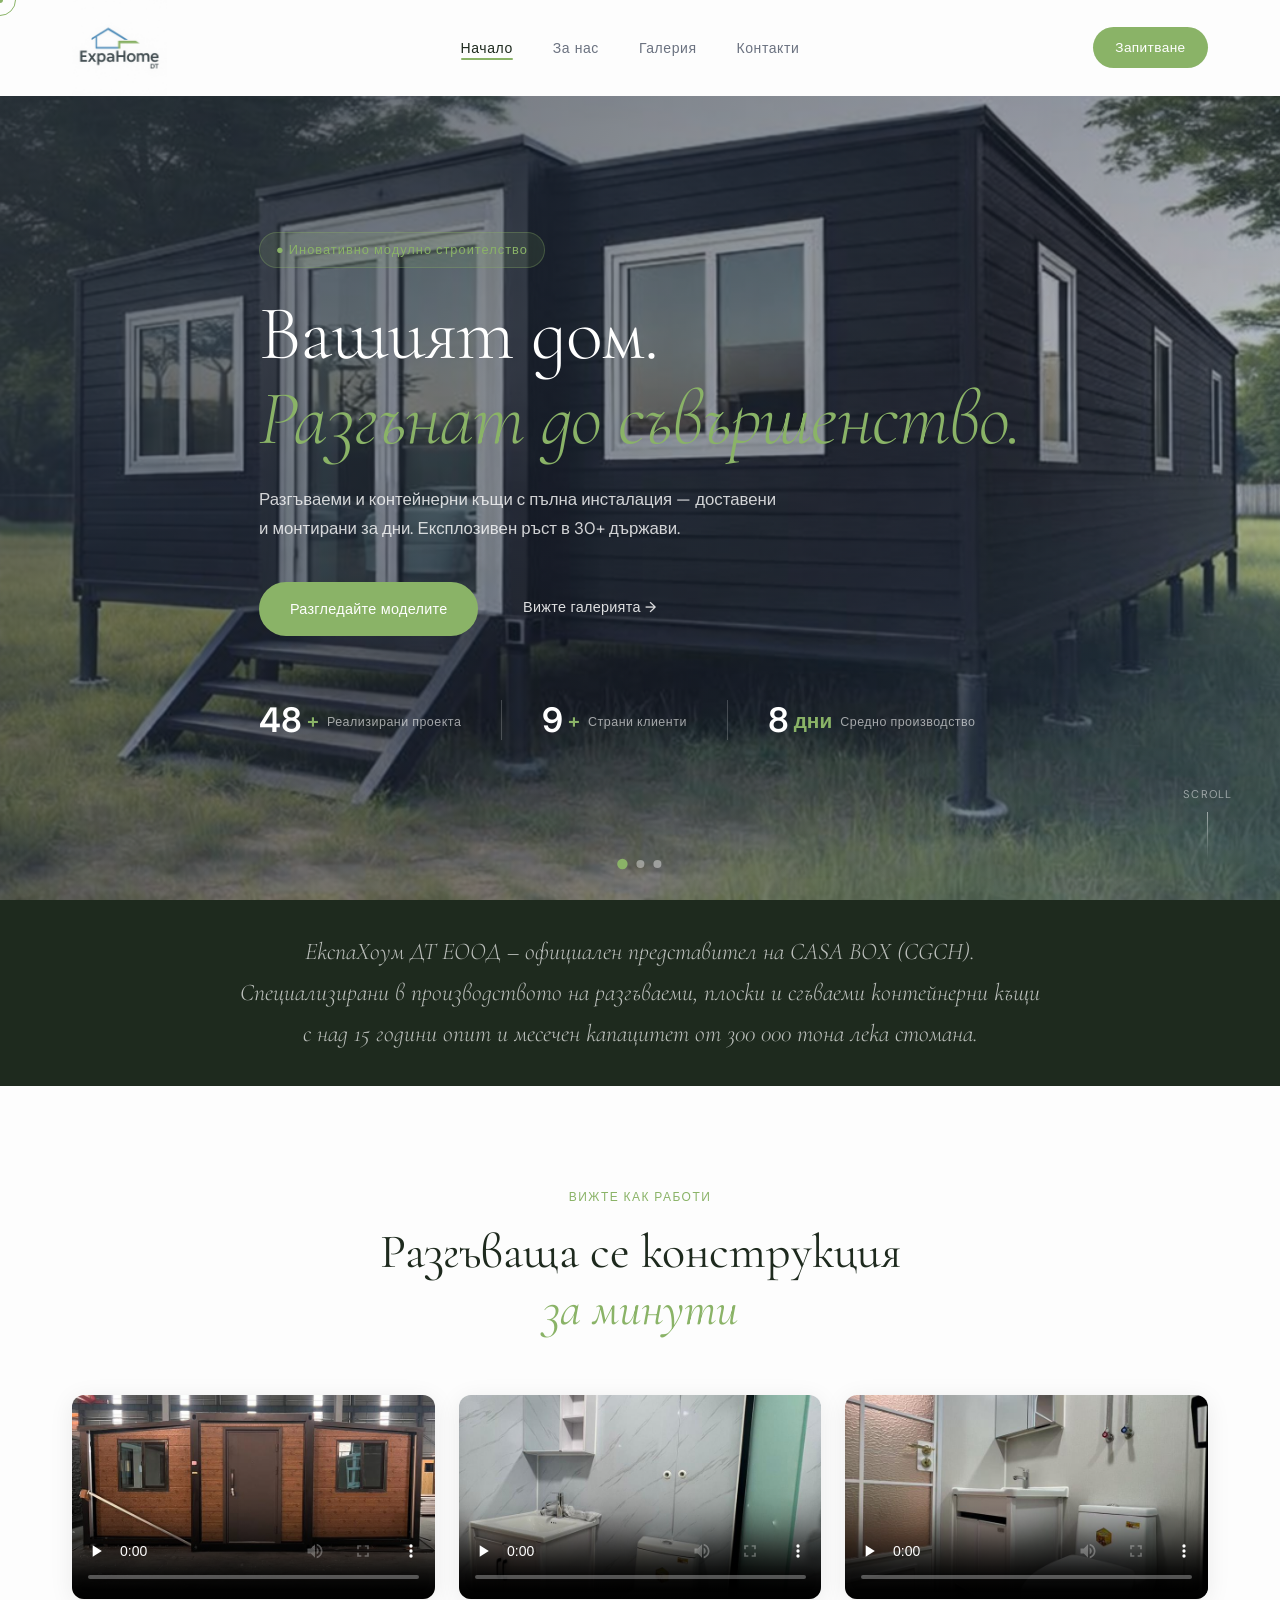
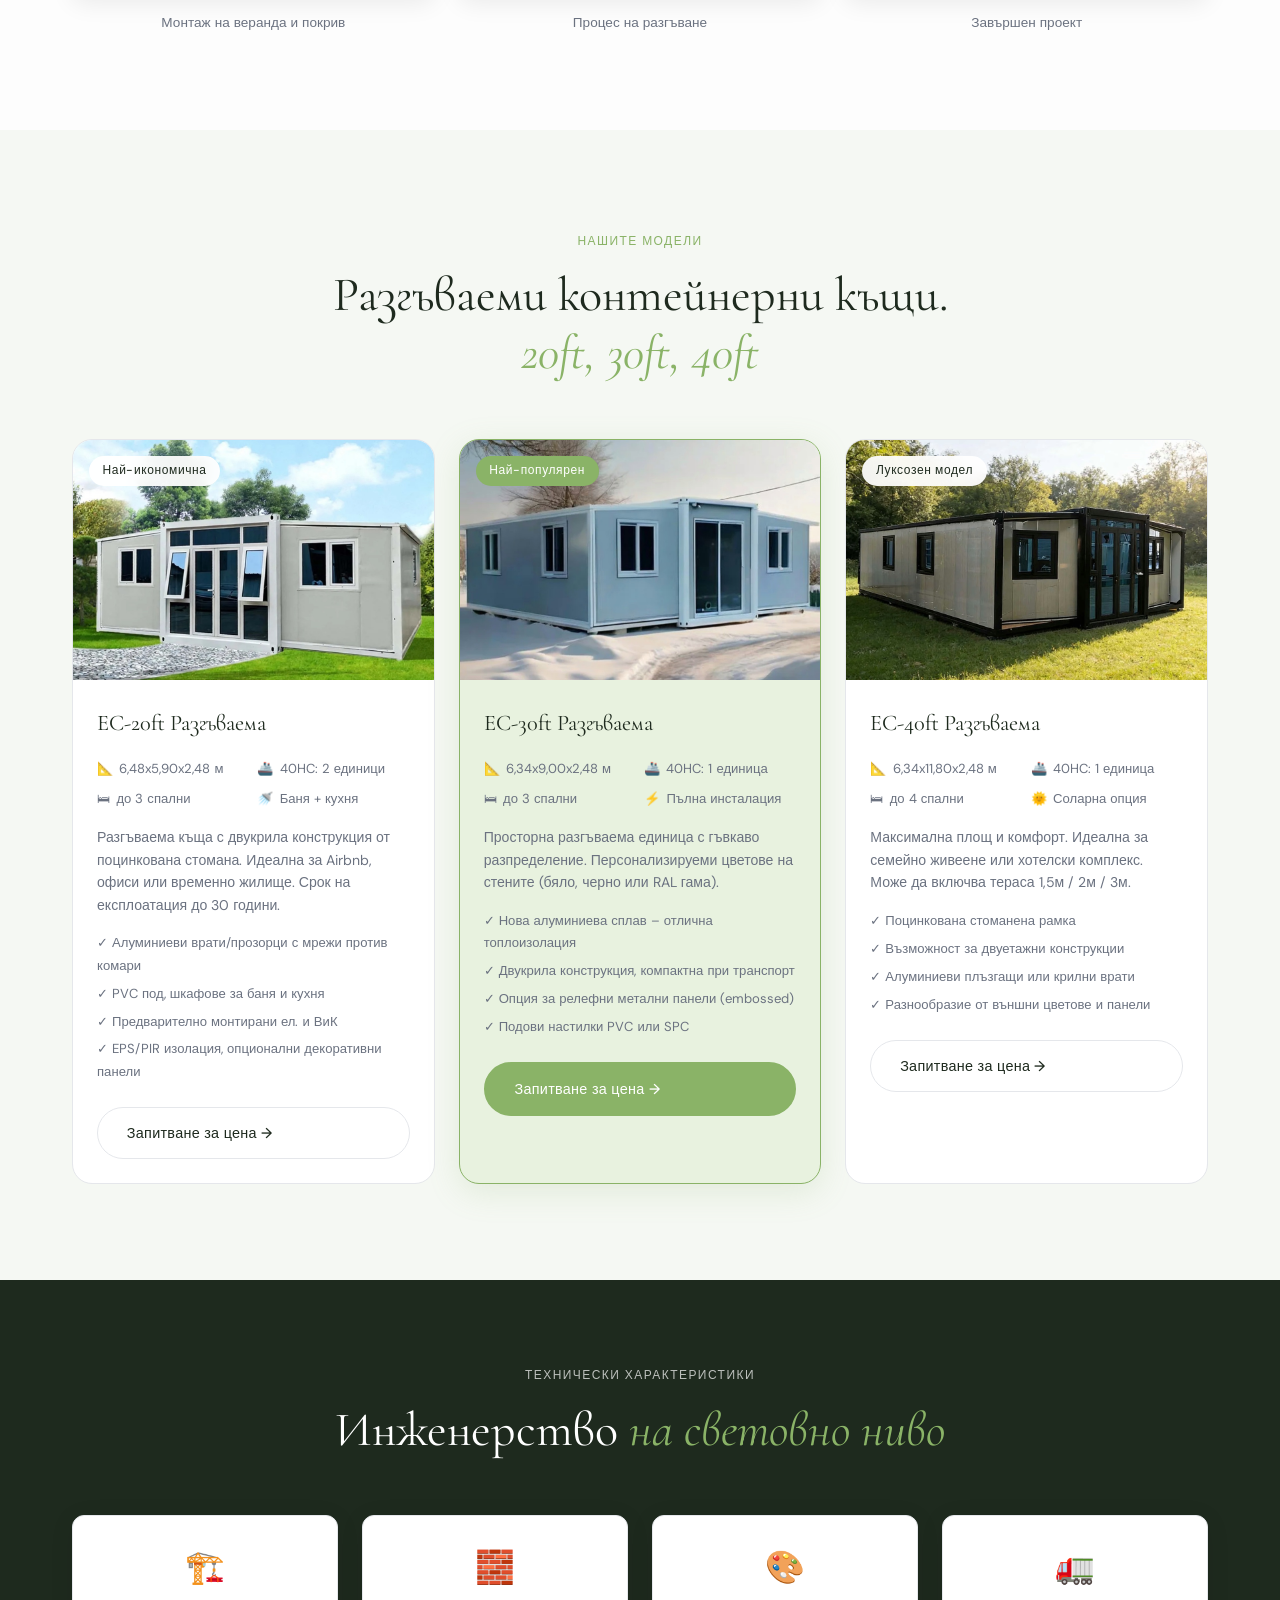
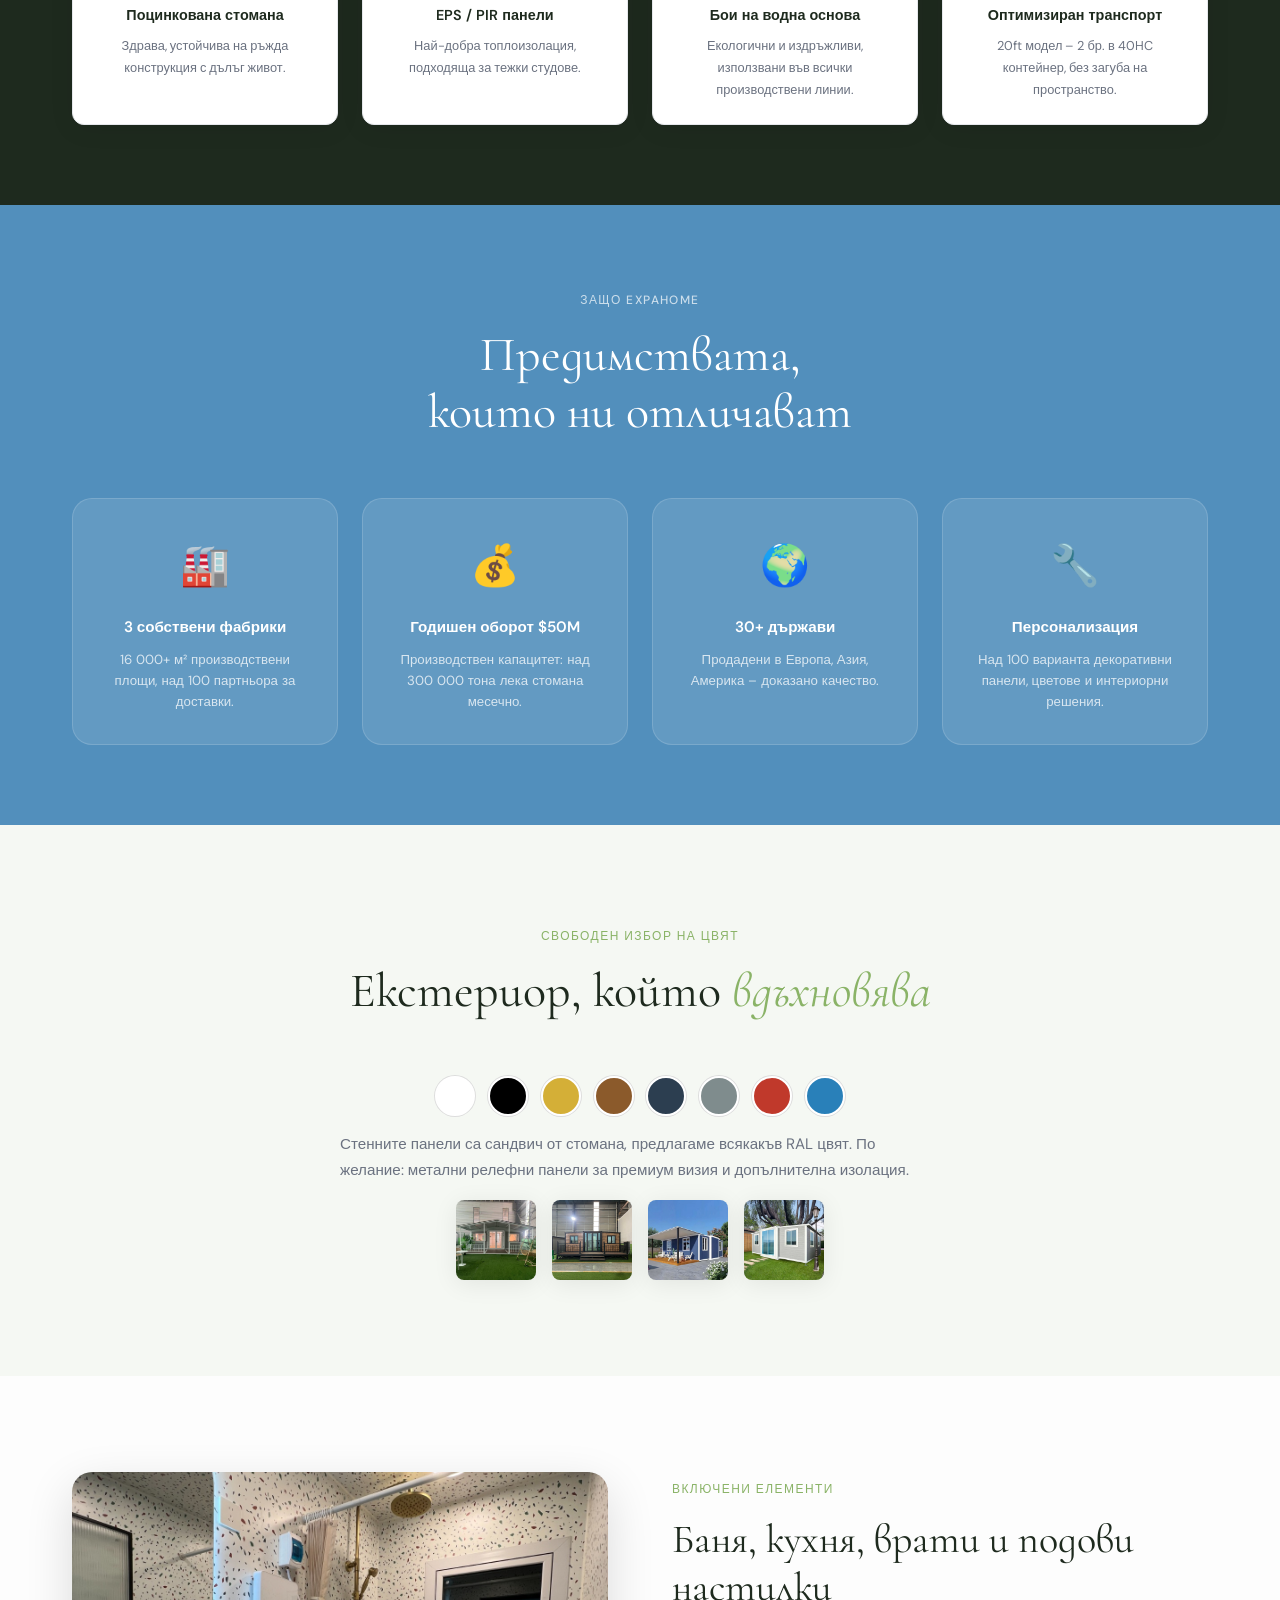
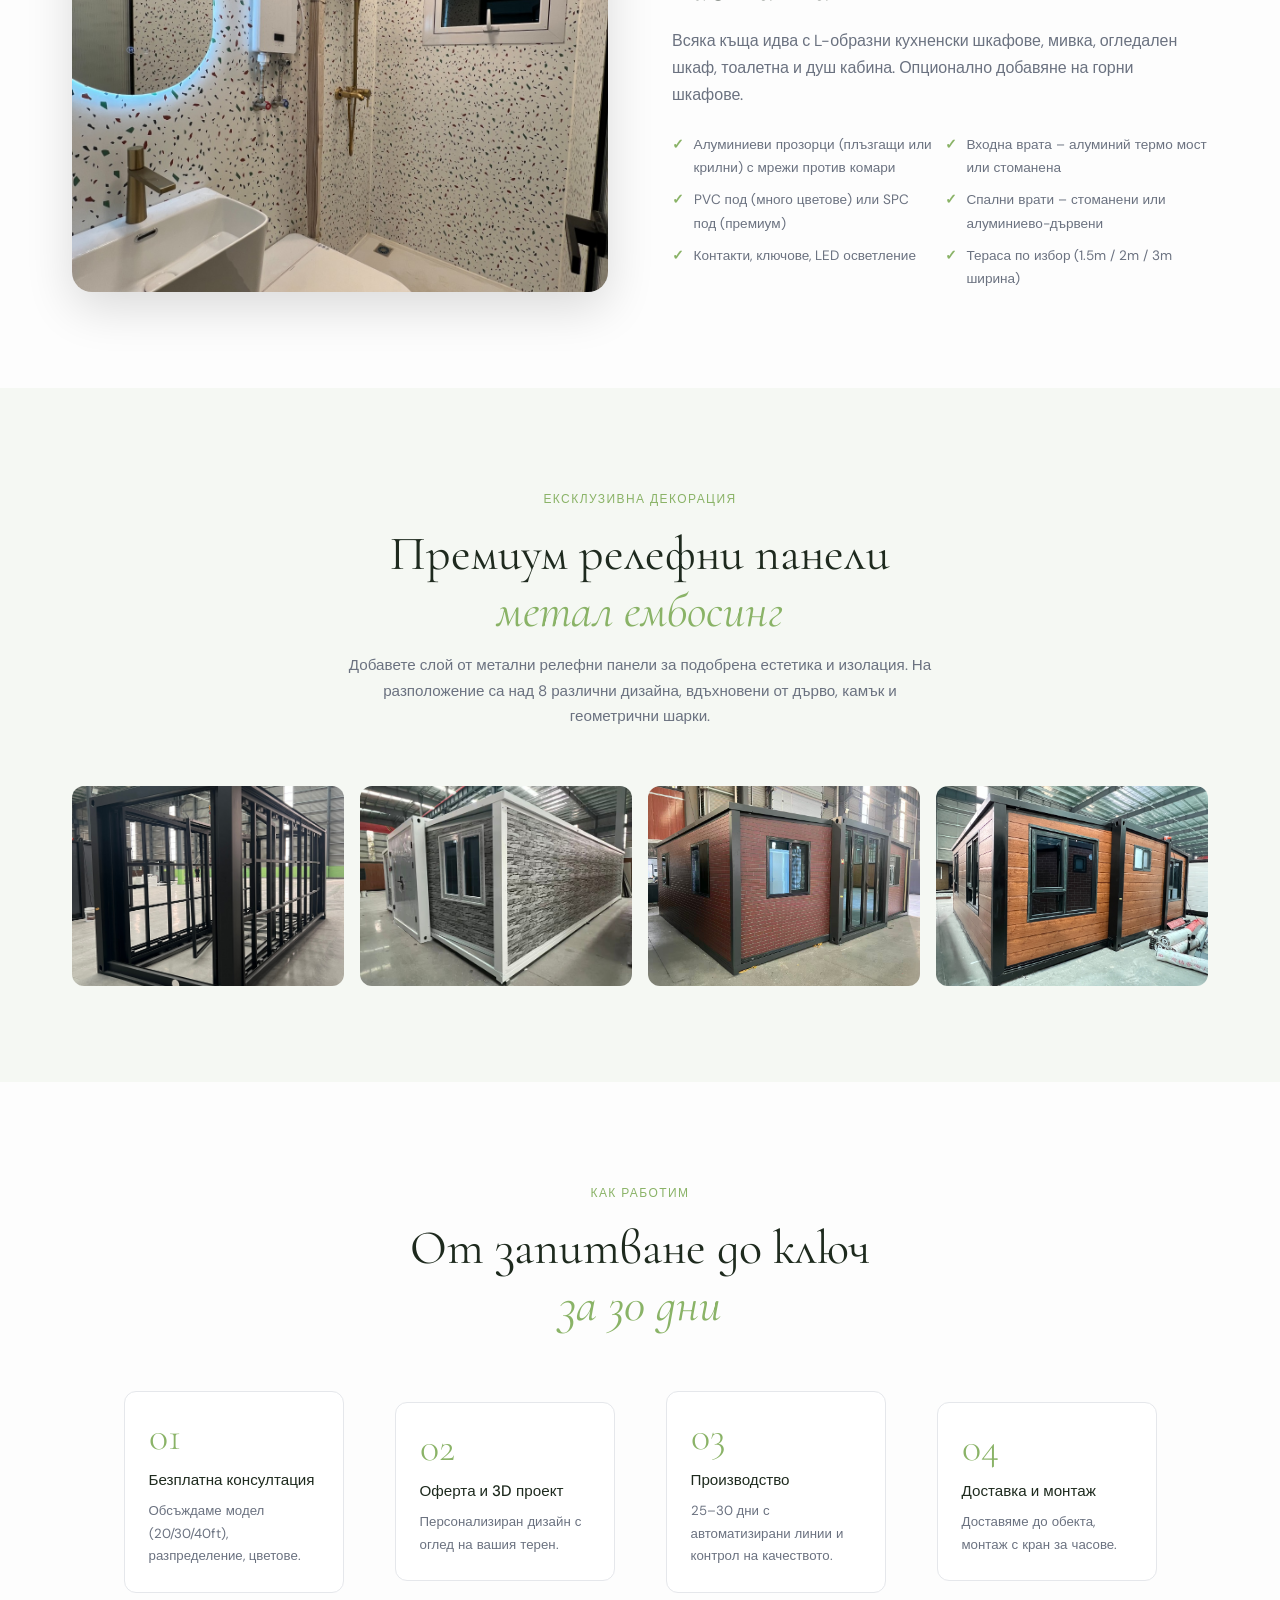
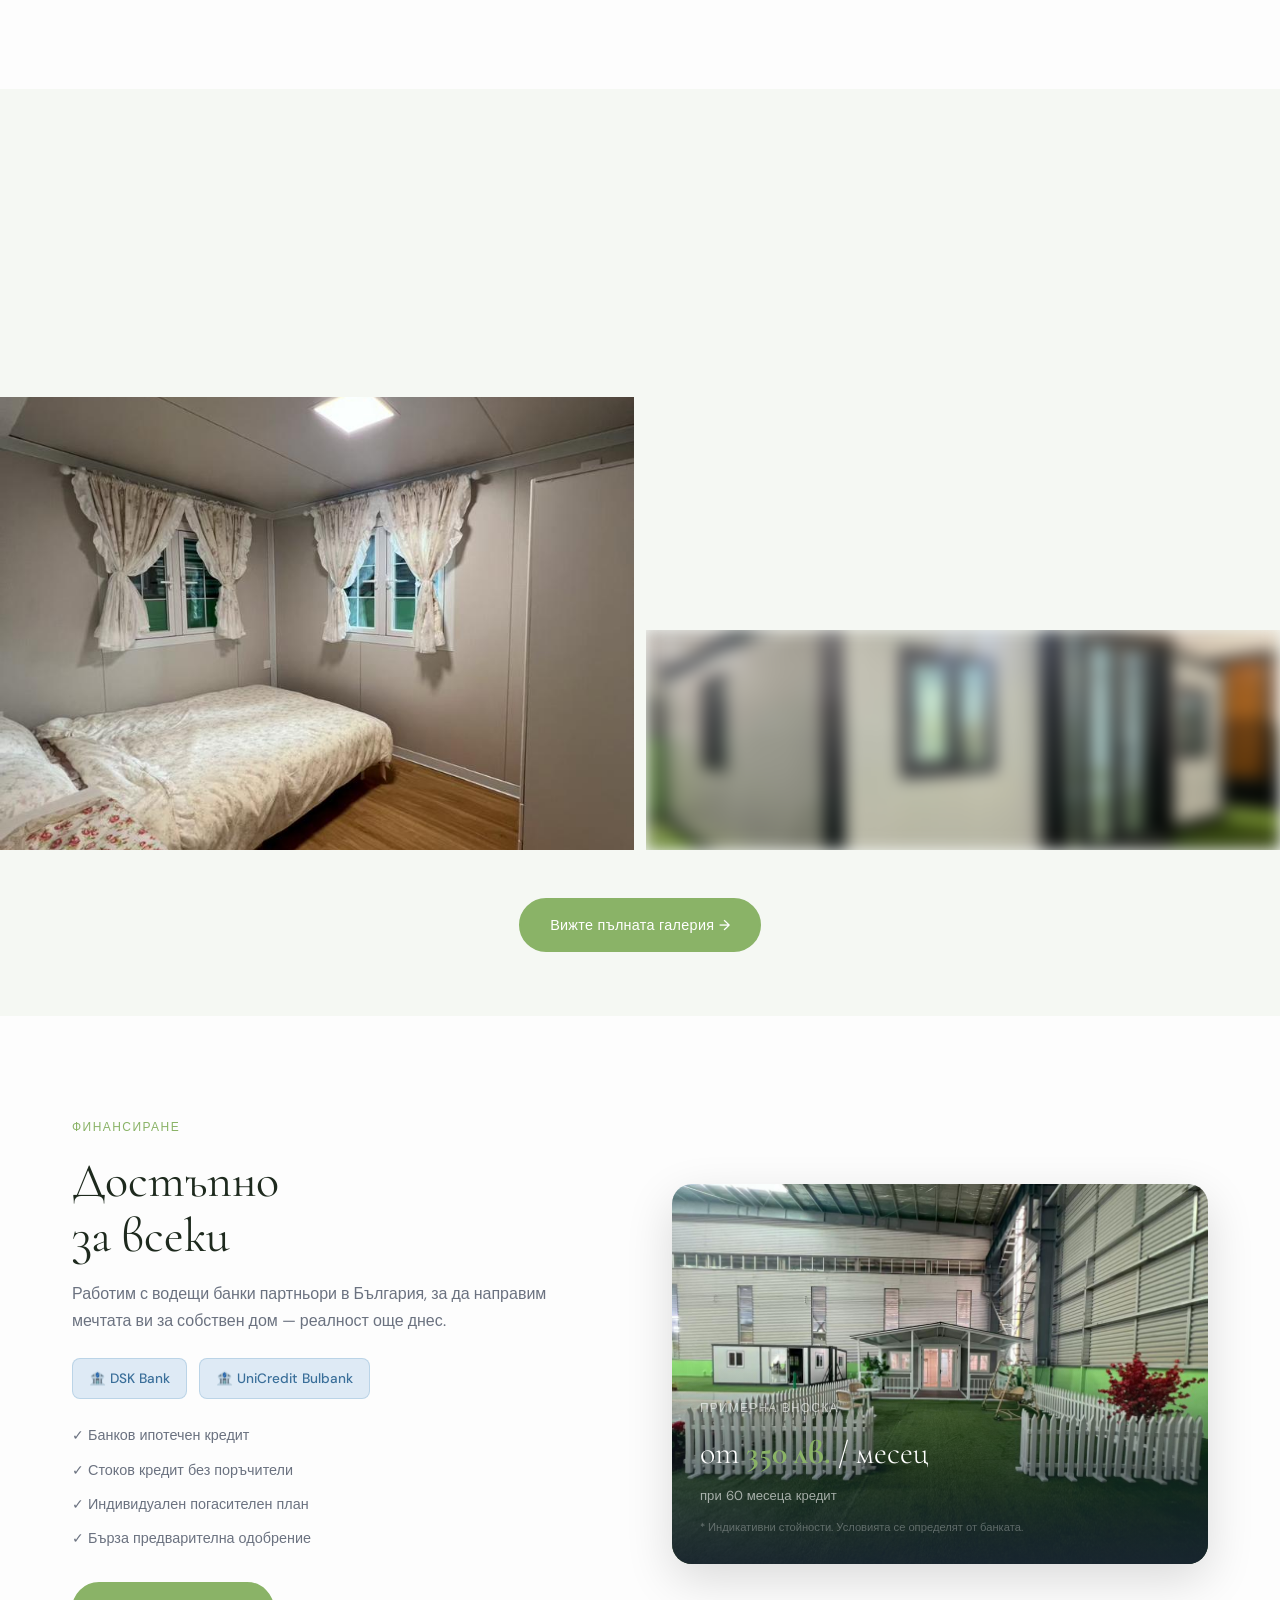
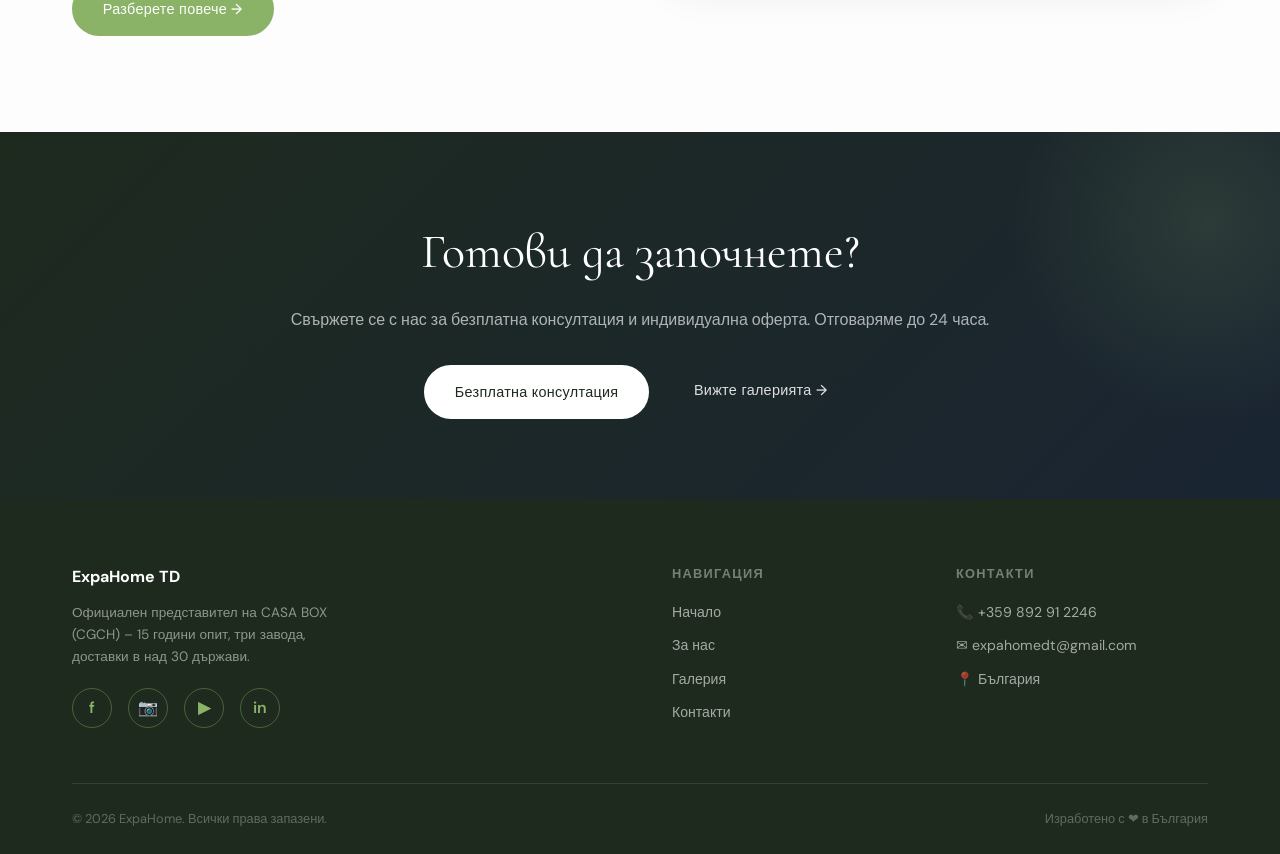
==== commit 6565a1b3: "SEO" ====
--- a/index.html
+++ b/index.html
@@ -4,7 +4,26 @@
 <head>
     <meta charset="UTF-8">
     <meta name="viewport" content="width=device-width, initial-scale=1.0">
-    <title>ExpaHome — Разгъваеми и Контейнерни Къщи</title>
+    <title>Контейнерни и Разгъваеми Къщи | ExpaHome България</title>
+
+    <!-- SEO -->
+    <meta name="description" content="ExpaHome — официален представител на CASA BOX. Разгъваеми и контейнерни къщи 20ft, 30ft, 40ft. Доставка и монтаж за дни. 150+ реализирани проекта в 30+ страни.">
+    <meta name="robots" content="index, follow">
+    <link rel="canonical" href="https://expahome.bg/">
+
+    <!-- Open Graph -->
+    <meta property="og:type" content="website">
+    <meta property="og:url" content="https://expahome.bg/">
+    <meta property="og:title" content="Контейнерни и Разгъваеми Къщи | ExpaHome България">
+    <meta property="og:description" content="Официален представител на CASA BOX. Разгъваеми и контейнерни къщи 20ft, 30ft, 40ft. Монтаж за дни. 150+ проекта в 30+ страни.">
+    <meta property="og:image" content="https://expahome.bg/images/og-cover.jpg">
+    <meta property="og:locale" content="bg_BG">
+    <meta property="og:site_name" content="ExpaHome">
+
+    <!-- hreflang -->
+    <link rel="alternate" hreflang="bg" href="https://expahome.bg/">
+    <link rel="alternate" hreflang="x-default" href="https://expahome.bg/">
+
     <link rel="preconnect" href="https://fonts.googleapis.com">
     <link
         href="https://fonts.googleapis.com/css2?family=Cormorant+Garamond:wght@300;400;600&family=DM+Sans:wght@300;400;500&display=swap"
@@ -223,7 +242,7 @@
                 <!-- EC-20ft -->
                 <div class="house-card reveal" data-delay="0">
                     <div class="house-img-wrap">
-                        <img src="images/LandingPage/1000024217.png" alt="EC-20ft Разгъваема" loading="lazy">
+                        <img src="images/LandingPage/1000024217.png" alt="Разгъваема контейнерна къща EC-20ft — до 3 спални, 6.48×5.90м" loading="lazy">
                         <div class="house-tag">Най-икономична</div>
                     </div>
                     <div class="house-body">
@@ -249,7 +268,7 @@
                 <!-- EC-30ft -->
                 <div class="house-card featured reveal" data-delay="100">
                     <div class="house-img-wrap">
-                        <img src="images/LandingPage/1000024219.png" alt="EC-30ft Разгъваема" loading="lazy">
+                        <img src="images/LandingPage/1000024219.png" alt="Разгъваема контейнерна къща EC-30ft — до 3 спални, най-популярен модел" loading="lazy">
                         <div class="house-tag popular">Най-популярен</div>
                     </div>
                     <div class="house-body">
@@ -275,7 +294,7 @@
                 <!-- EC-40ft -->
                 <div class="house-card reveal" data-delay="200">
                     <div class="house-img-wrap">
-                        <img src="images/LandingPage/1000024216.png" alt="EC-40ft Разгъваема" loading="lazy">
+                        <img src="images/LandingPage/1000024216.png" alt="Разгъваема контейнерна къща EC-40ft — до 4 спални, луксозен модел" loading="lazy">
                         <div class="house-tag">Луксозен модел</div>
                     </div>
                     <div class="house-body">
@@ -385,10 +404,10 @@
             <p class="section-sub" style="margin-top: 1rem;">Стенните панели са сандвич от стомана, предлагаме всякакъв
                 RAL цвят. По желание: метални релефни панели за премиум визия и допълнителна изолация.</p>
             <div class="decoration-showcase">
-                <img src="images/Exterior/1000023749.jpg" alt="декор панел 1">
-                <img src="images/Exterior/1000023779.jpg" alt="декор панел 2">
-                <img src="images/Exterior/wmremove-transformed.png" alt="декор панел 3">
-                <img src="images/Exterior/wmremove-transformed (1).png" alt="декор панел 4">
+                <img src="images/Exterior/1000023749.jpg" alt="Разгъваема контейнерна къща с дървесна облицовка — дизайн опция">
+                <img src="images/Exterior/1000023779.jpg" alt="Разгъваема 40ft с широка тераса — дървесен дизайн ExpaHome">
+                <img src="images/Exterior/wmremove-transformed.png" alt="Контейнерна къща с премиум екстериор — RAL цвят по избор">
+                <img src="images/Exterior/wmremove-transformed (1).png" alt="Модулна разгъваема къща с декоративен метален панел">
             </div>
         </div>
     </section>
@@ -612,6 +631,91 @@
     </footer>
 
     <script src="script.js"></script>
+
+    <!-- Structured Data: LocalBusiness -->
+    <script type="application/ld+json">
+    {
+      "@context": "https://schema.org",
+      "@type": "LocalBusiness",
+      "name": "ЕкспаХоум ДТ ЕООД",
+      "alternateName": "ExpaHome",
+      "description": "Официален представител на CASA BOX (CGCH). Производство и доставка на разгъваеми и контейнерни къщи 20ft, 30ft, 40ft.",
+      "url": "https://expahome.bg",
+      "logo": "https://expahome.bg/images/logo.jpg",
+      "image": "https://expahome.bg/images/og-cover.jpg",
+      "telephone": "+359882541800",
+      "email": "expahomedt@gmail.com",
+      "address": {
+        "@type": "PostalAddress",
+        "addressCountry": "BG"
+      },
+      "sameAs": [
+        "https://www.facebook.com/profile.php?id=61585640309355",
+        "https://instagram.com/expahome",
+        "https://youtube.com/@expahome",
+        "https://linkedin.com/company/expahome"
+      ]
+    }
+    </script>
+
+    <!-- Structured Data: Products -->
+    <script type="application/ld+json">
+    {
+      "@context": "https://schema.org",
+      "@type": "ItemList",
+      "name": "Разгъваеми Контейнерни Къщи ExpaHome",
+      "itemListElement": [
+        {
+          "@type": "ListItem",
+          "position": 1,
+          "item": {
+            "@type": "Product",
+            "name": "Разгъваема контейнерна къща EC-20ft",
+            "description": "Разгъваема контейнерна къща 6,48×5,90×2,48 м. До 3 спални, баня и кухня. Поцинкована стомана, EPS изолация. Срок на експлоатация до 30 години.",
+            "brand": { "@type": "Brand", "name": "CASA BOX" },
+            "offers": {
+              "@type": "Offer",
+              "priceCurrency": "BGN",
+              "availability": "https://schema.org/InStock",
+              "seller": { "@type": "Organization", "name": "ЕкспаХоум ДТ ЕООД" }
+            }
+          }
+        },
+        {
+          "@type": "ListItem",
+          "position": 2,
+          "item": {
+            "@type": "Product",
+            "name": "Разгъваема контейнерна къща EC-30ft",
+            "description": "Разгъваема контейнерна къща 6,34×9,00×2,48 м. До 3 спални, пълна инсталация. Най-популярен модел.",
+            "brand": { "@type": "Brand", "name": "CASA BOX" },
+            "offers": {
+              "@type": "Offer",
+              "priceCurrency": "BGN",
+              "availability": "https://schema.org/InStock",
+              "seller": { "@type": "Organization", "name": "ЕкспаХоум ДТ ЕООД" }
+            }
+          }
+        },
+        {
+          "@type": "ListItem",
+          "position": 3,
+          "item": {
+            "@type": "Product",
+            "name": "Разгъваема контейнерна къща EC-40ft",
+            "description": "Разгъваема контейнерна къща 6,34×11,80×2,48 м. До 4 спални, луксозен модел с опция за тераса и соларни панели.",
+            "brand": { "@type": "Brand", "name": "CASA BOX" },
+            "offers": {
+              "@type": "Offer",
+              "priceCurrency": "BGN",
+              "availability": "https://schema.org/InStock",
+              "seller": { "@type": "Organization", "name": "ЕкспаХоум ДТ ЕООД" }
+            }
+          }
+        }
+      ]
+    }
+    </script>
 </body>
 
 </html>
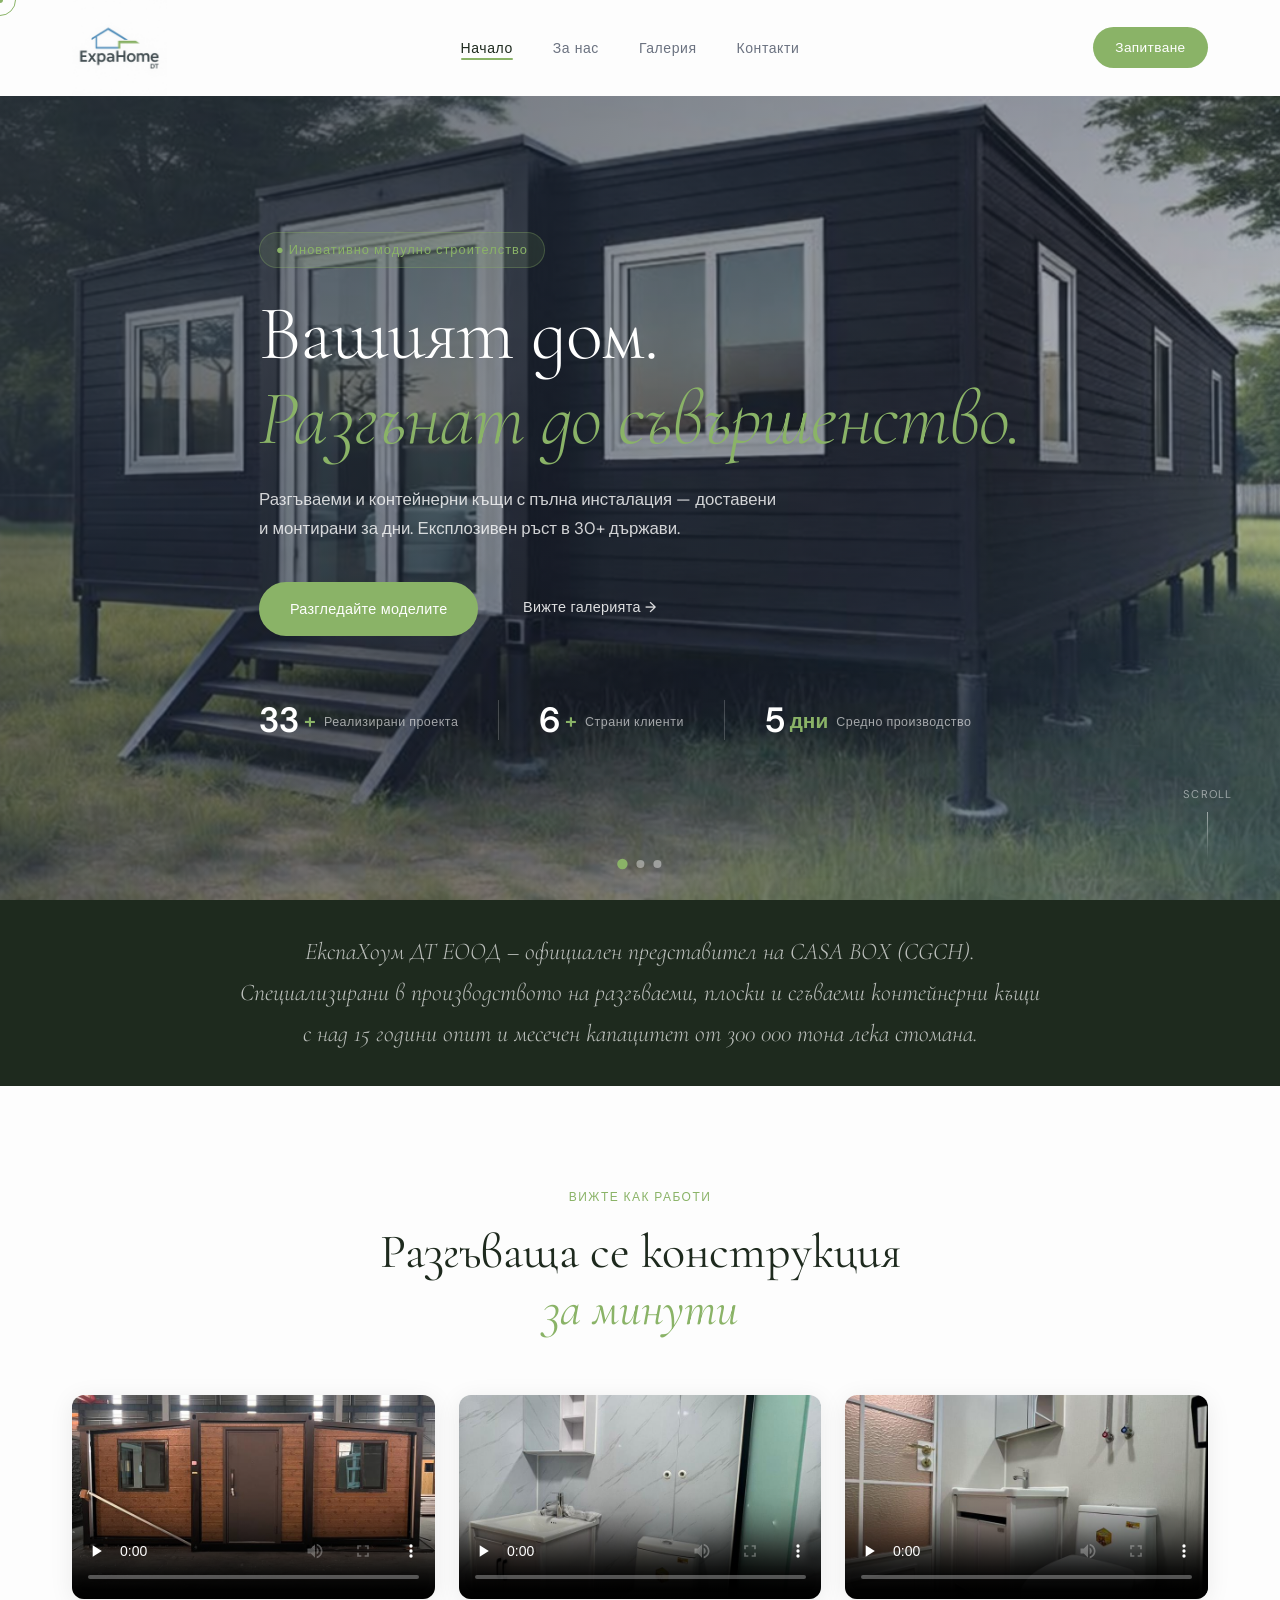
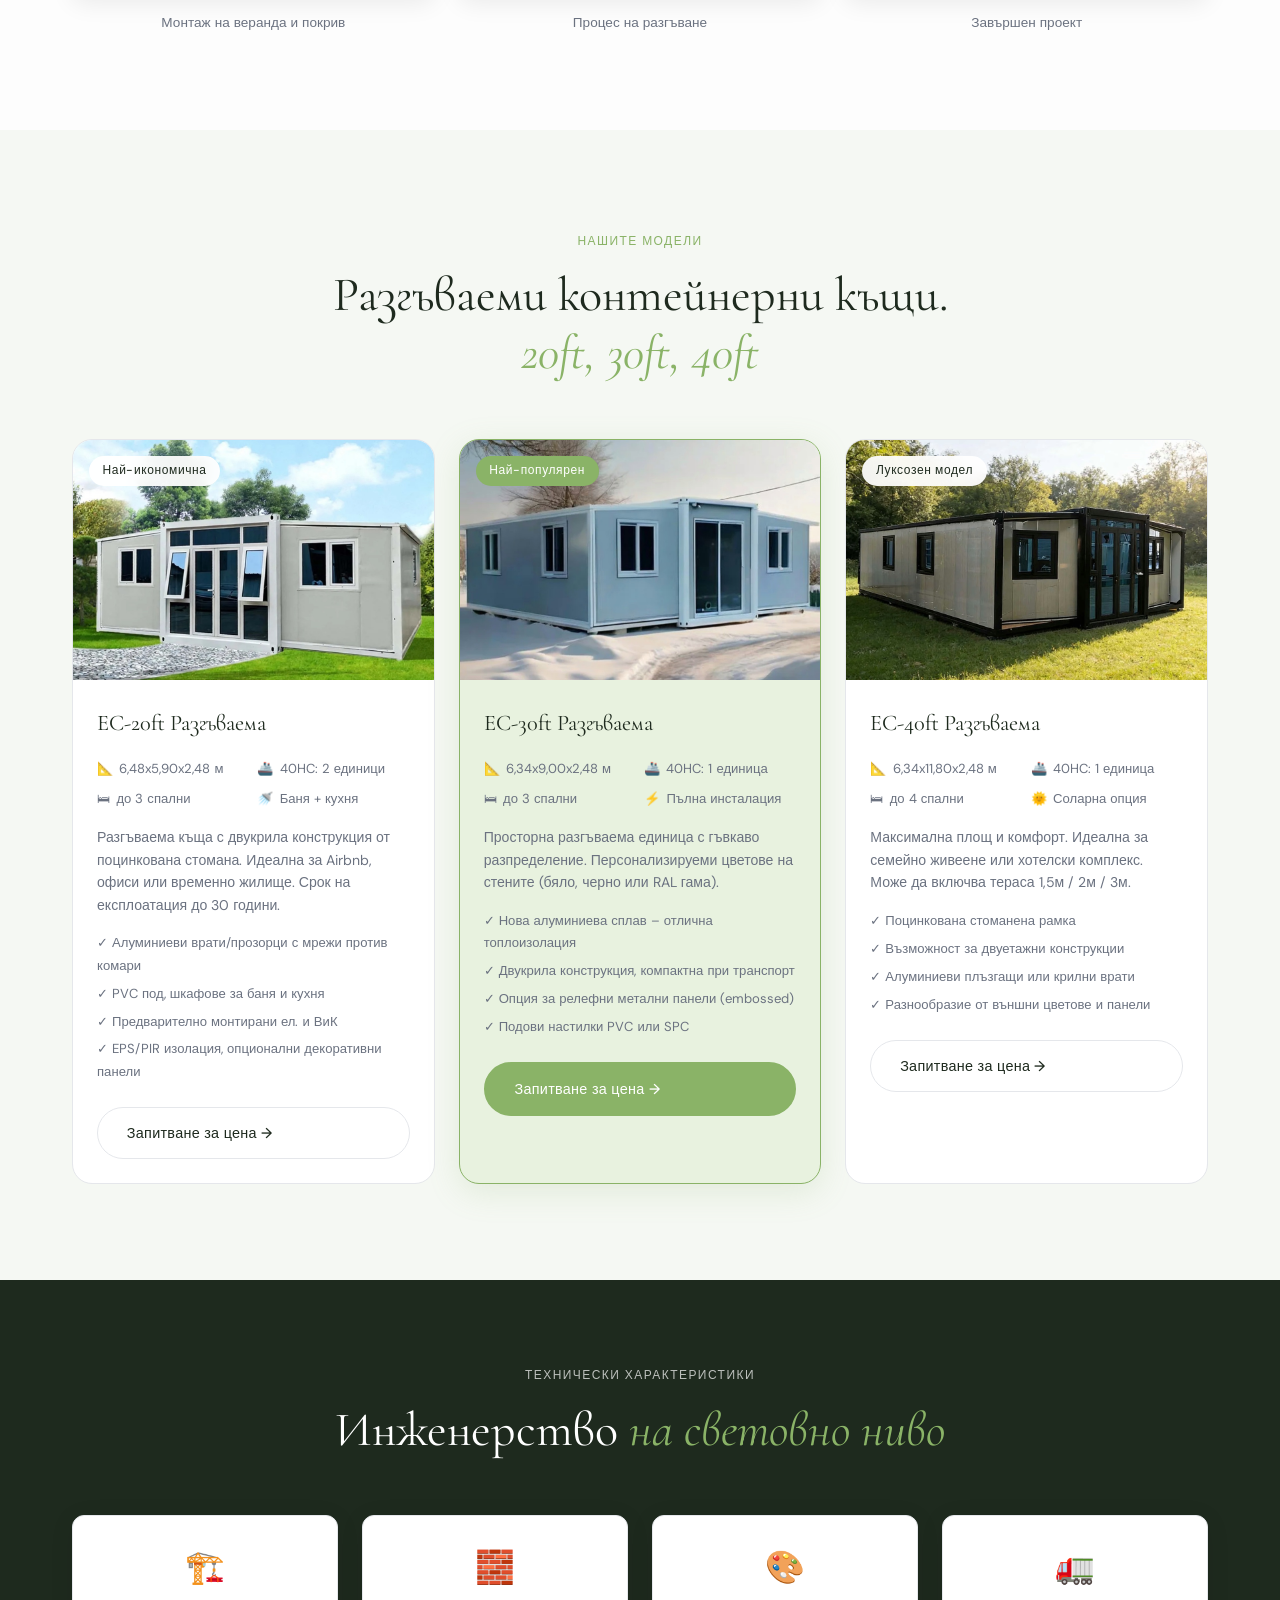
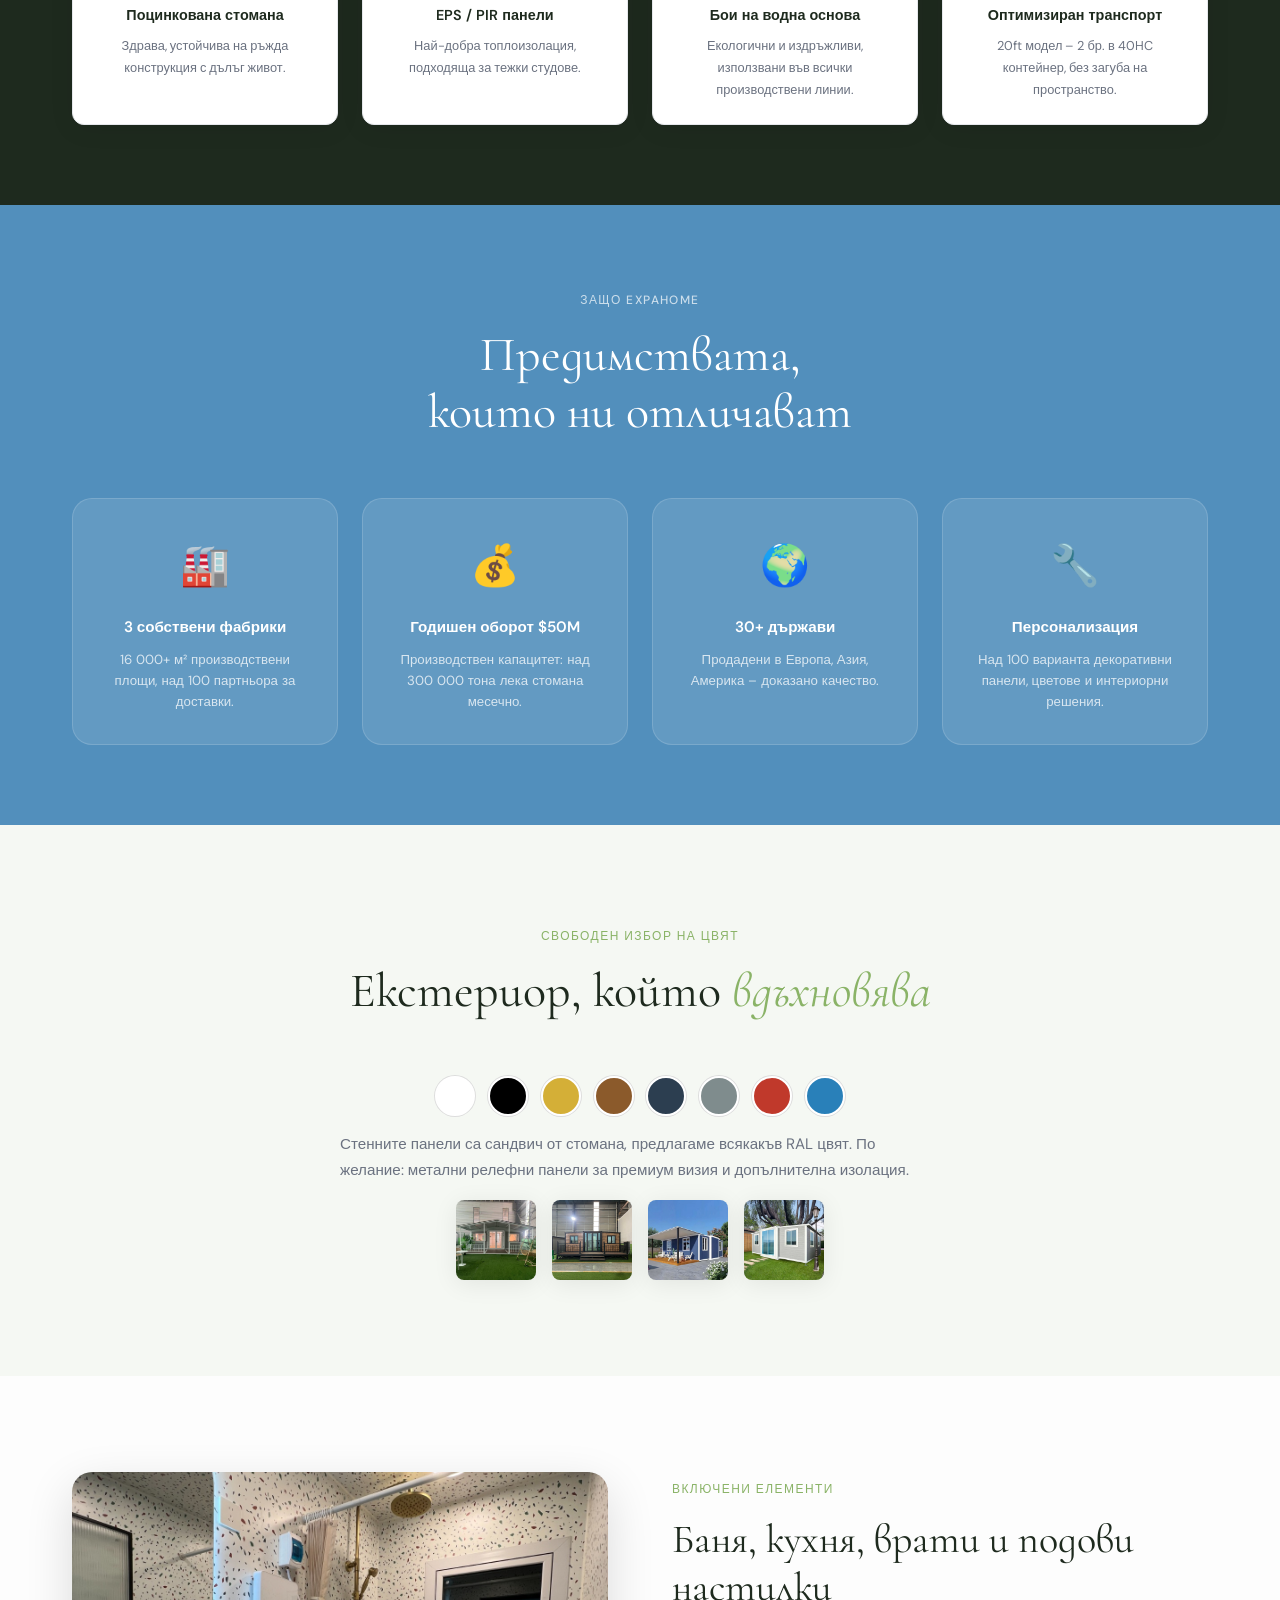
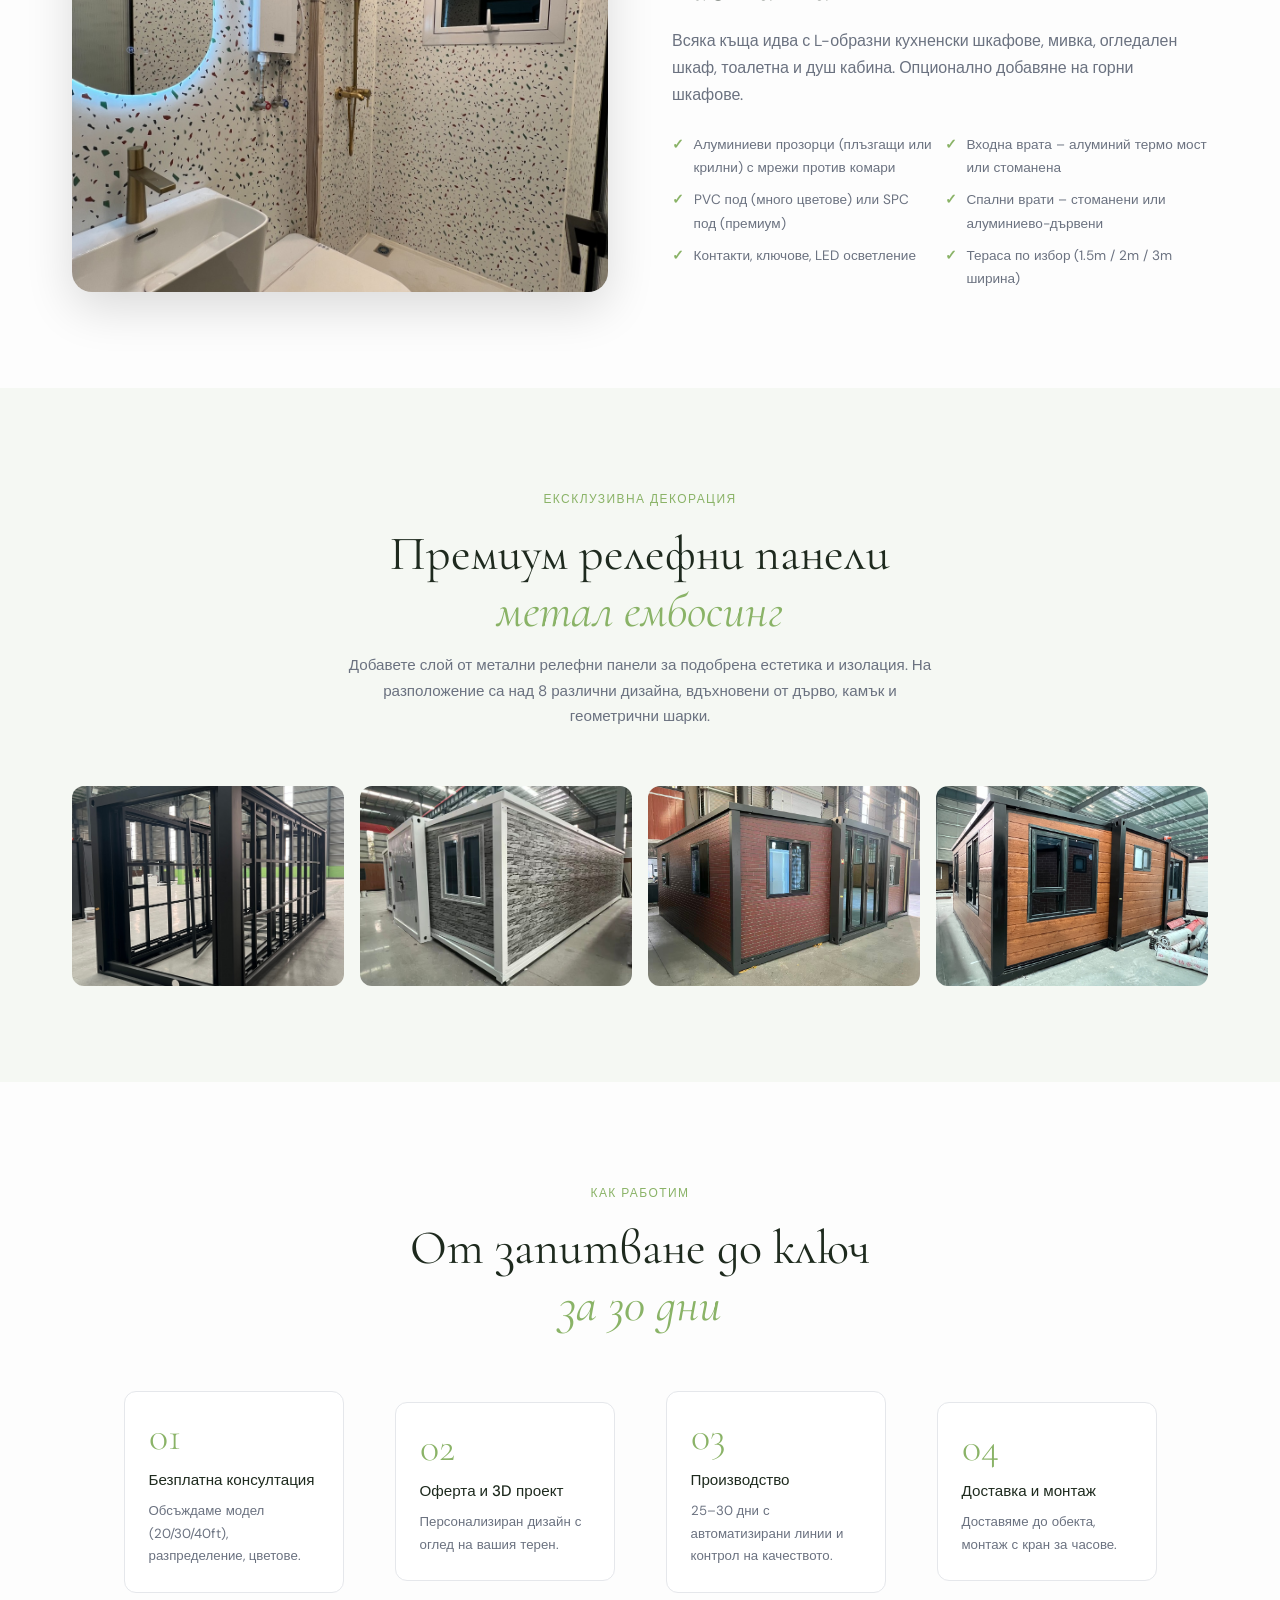
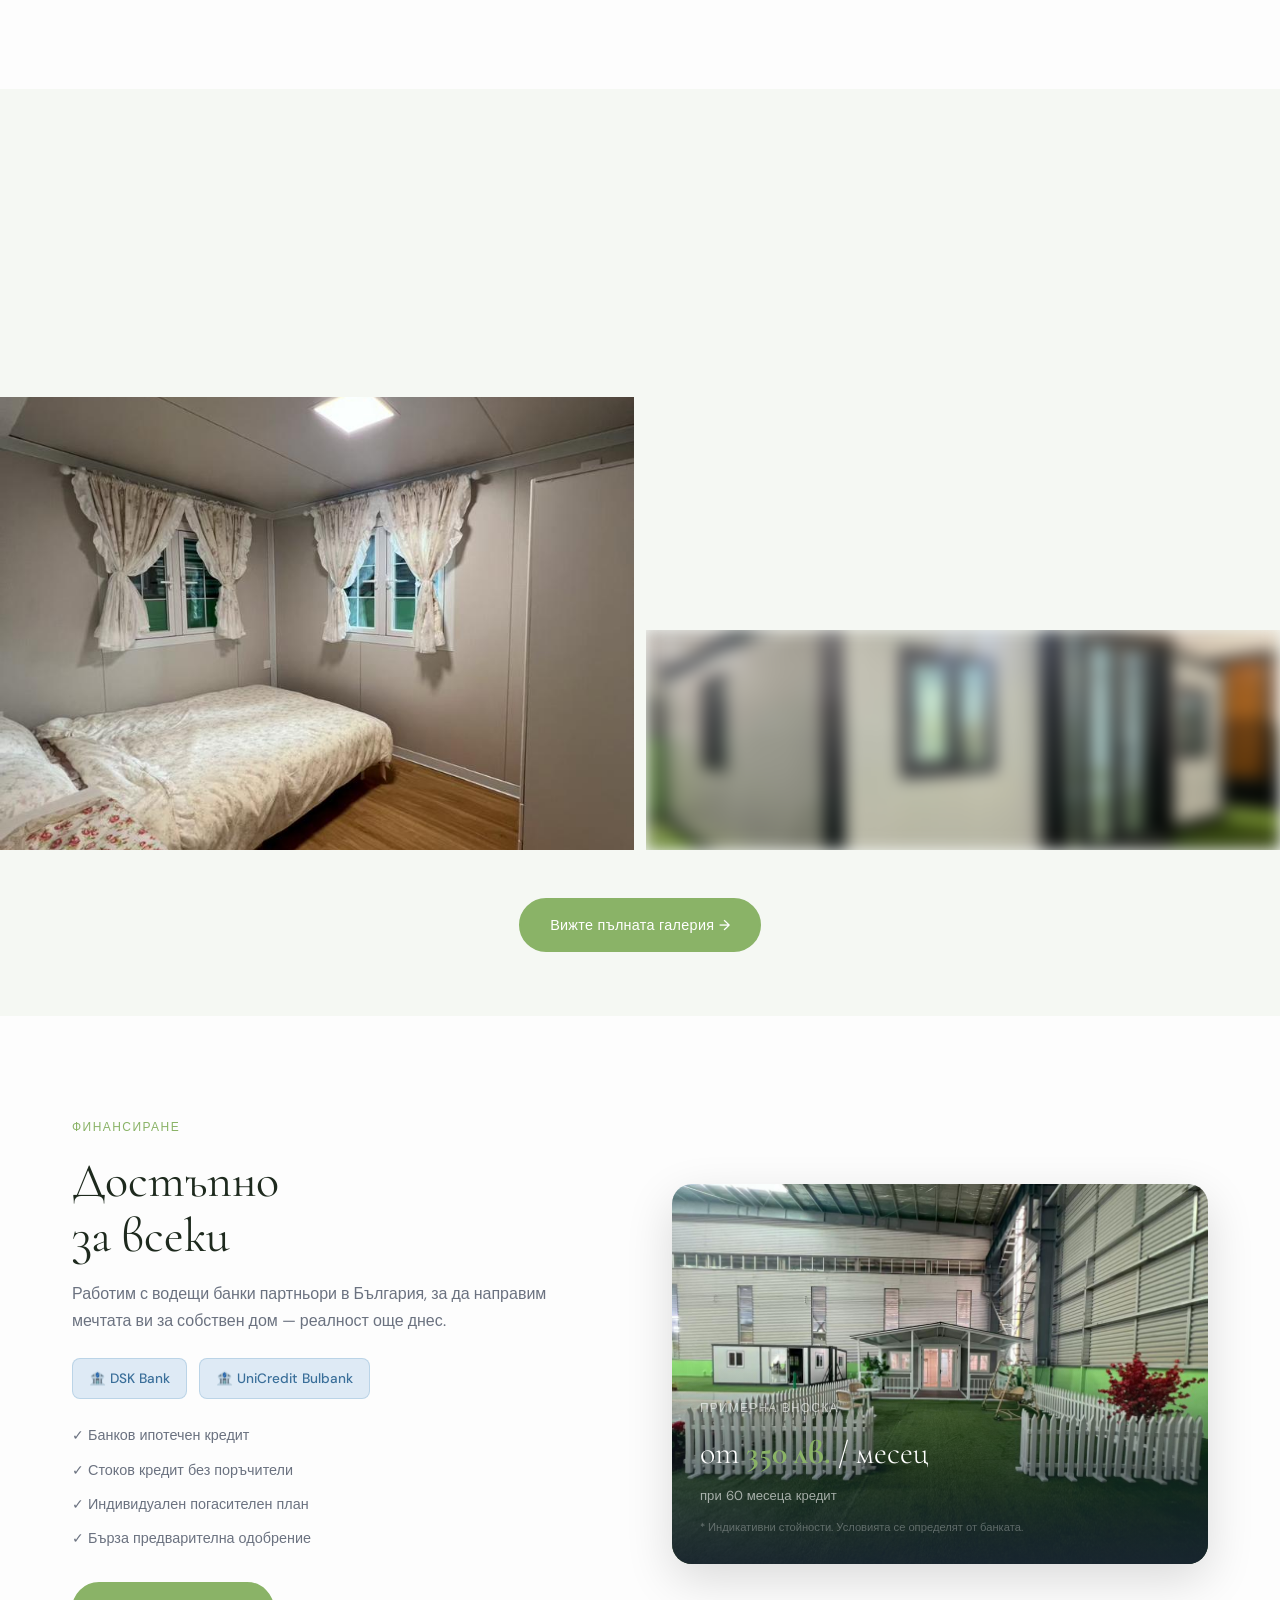
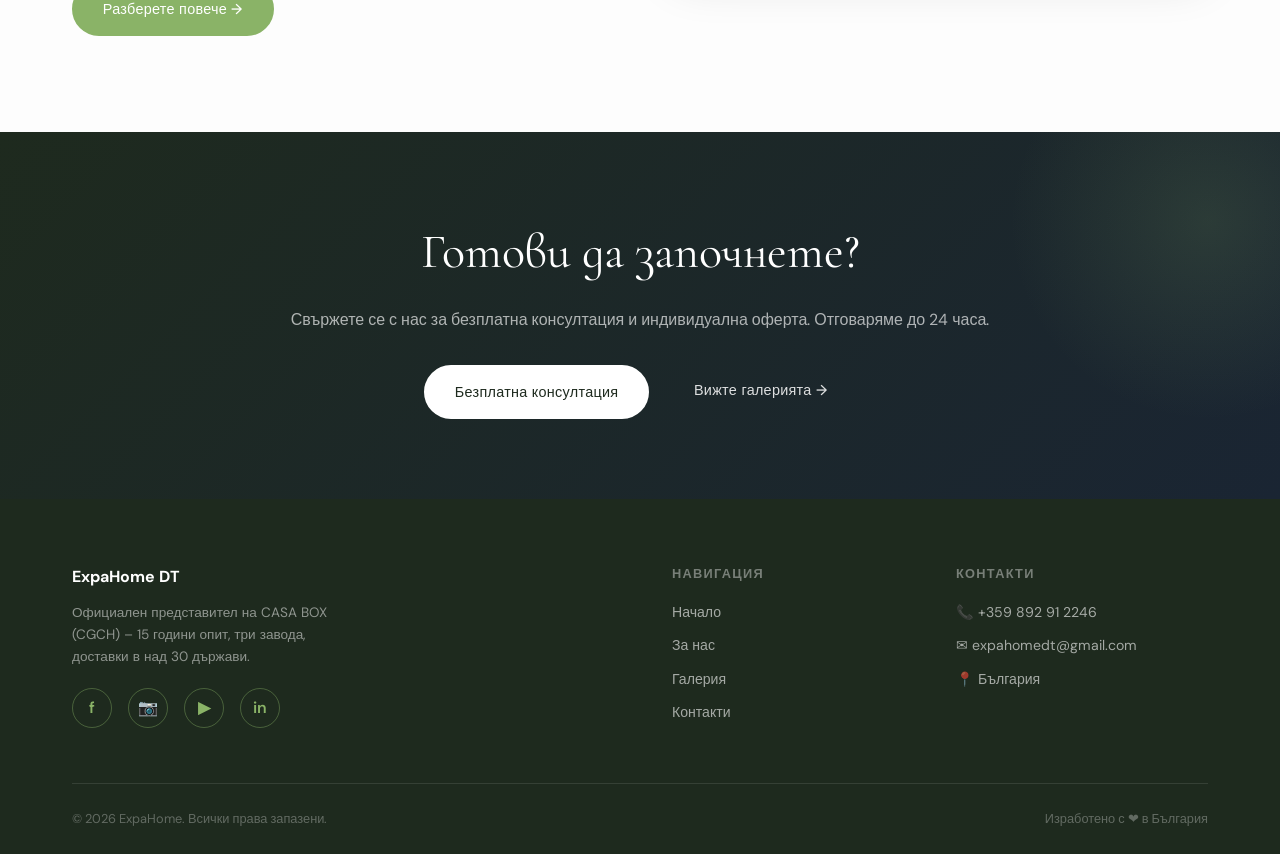
==== commit 0210744e: "Updates" ====
--- a/index.html
+++ b/index.html
@@ -7,7 +7,8 @@
     <title>Контейнерни и Разгъваеми Къщи | ExpaHome България</title>
 
     <!-- SEO -->
-    <meta name="description" content="ExpaHome — официален представител на CASA BOX. Разгъваеми и контейнерни къщи 20ft, 30ft, 40ft. Доставка и монтаж за дни. 150+ реализирани проекта в 30+ страни.">
+    <meta name="description"
+        content="ExpaHome — официален представител на CASA BOX. Разгъваеми и контейнерни къщи 20ft, 30ft, 40ft. Доставка и монтаж за дни. 150+ реализирани проекта в 30+ страни.">
     <meta name="robots" content="index, follow">
     <link rel="canonical" href="https://expahome.bg/">
 
@@ -15,7 +16,8 @@
     <meta property="og:type" content="website">
     <meta property="og:url" content="https://expahome.bg/">
     <meta property="og:title" content="Контейнерни и Разгъваеми Къщи | ExpaHome България">
-    <meta property="og:description" content="Официален представител на CASA BOX. Разгъваеми и контейнерни къщи 20ft, 30ft, 40ft. Монтаж за дни. 150+ проекта в 30+ страни.">
+    <meta property="og:description"
+        content="Официален представител на CASA BOX. Разгъваеми и контейнерни къщи 20ft, 30ft, 40ft. Монтаж за дни. 150+ проекта в 30+ страни.">
     <meta property="og:image" content="https://expahome.bg/images/og-cover.jpg">
     <meta property="og:locale" content="bg_BG">
     <meta property="og:site_name" content="ExpaHome">
@@ -242,7 +244,8 @@
                 <!-- EC-20ft -->
                 <div class="house-card reveal" data-delay="0">
                     <div class="house-img-wrap">
-                        <img src="images/LandingPage/1000024217.png" alt="Разгъваема контейнерна къща EC-20ft — до 3 спални, 6.48×5.90м" loading="lazy">
+                        <img src="images/LandingPage/1000024217.png"
+                            alt="Разгъваема контейнерна къща EC-20ft — до 3 спални, 6.48×5.90м" loading="lazy">
                         <div class="house-tag">Най-икономична</div>
                     </div>
                     <div class="house-body">
@@ -268,7 +271,8 @@
                 <!-- EC-30ft -->
                 <div class="house-card featured reveal" data-delay="100">
                     <div class="house-img-wrap">
-                        <img src="images/LandingPage/1000024219.png" alt="Разгъваема контейнерна къща EC-30ft — до 3 спални, най-популярен модел" loading="lazy">
+                        <img src="images/LandingPage/1000024219.png"
+                            alt="Разгъваема контейнерна къща EC-30ft — до 3 спални, най-популярен модел" loading="lazy">
                         <div class="house-tag popular">Най-популярен</div>
                     </div>
                     <div class="house-body">
@@ -294,7 +298,8 @@
                 <!-- EC-40ft -->
                 <div class="house-card reveal" data-delay="200">
                     <div class="house-img-wrap">
-                        <img src="images/LandingPage/1000024216.png" alt="Разгъваема контейнерна къща EC-40ft — до 4 спални, луксозен модел" loading="lazy">
+                        <img src="images/LandingPage/1000024216.png"
+                            alt="Разгъваема контейнерна къща EC-40ft — до 4 спални, луксозен модел" loading="lazy">
                         <div class="house-tag">Луксозен модел</div>
                     </div>
                     <div class="house-body">
@@ -404,10 +409,14 @@
             <p class="section-sub" style="margin-top: 1rem;">Стенните панели са сандвич от стомана, предлагаме всякакъв
                 RAL цвят. По желание: метални релефни панели за премиум визия и допълнителна изолация.</p>
             <div class="decoration-showcase">
-                <img src="images/Exterior/1000023749.jpg" alt="Разгъваема контейнерна къща с дървесна облицовка — дизайн опция">
-                <img src="images/Exterior/1000023779.jpg" alt="Разгъваема 40ft с широка тераса — дървесен дизайн ExpaHome">
-                <img src="images/Exterior/wmremove-transformed.png" alt="Контейнерна къща с премиум екстериор — RAL цвят по избор">
-                <img src="images/Exterior/wmremove-transformed (1).png" alt="Модулна разгъваема къща с декоративен метален панел">
+                <img src="images/Exterior/1000023749.jpg"
+                    alt="Разгъваема контейнерна къща с дървесна облицовка — дизайн опция">
+                <img src="images/Exterior/1000023779.jpg"
+                    alt="Разгъваема 40ft с широка тераса — дървесен дизайн ExpaHome">
+                <img src="images/Exterior/wmremove-transformed.png"
+                    alt="Контейнерна къща с премиум екстериор — RAL цвят по избор">
+                <img src="images/Exterior/wmremove-transformed (1).png"
+                    alt="Модулна разгъваема къща с декоративен метален панел">
             </div>
         </div>
     </section>
@@ -592,7 +601,7 @@
         <div class="container">
             <div class="footer-top">
                 <div class="footer-brand">
-                    <a href="index.html"><strong>ExpaHome TD</strong></a>
+                    <a href="index.html"><strong>ExpaHome DT</strong></a>
                     <p>Официален представител на CASA BOX (CGCH) – 15 години опит, три завода, доставки в над 30
                         държави.</p>
                     <div class="footer-socials">
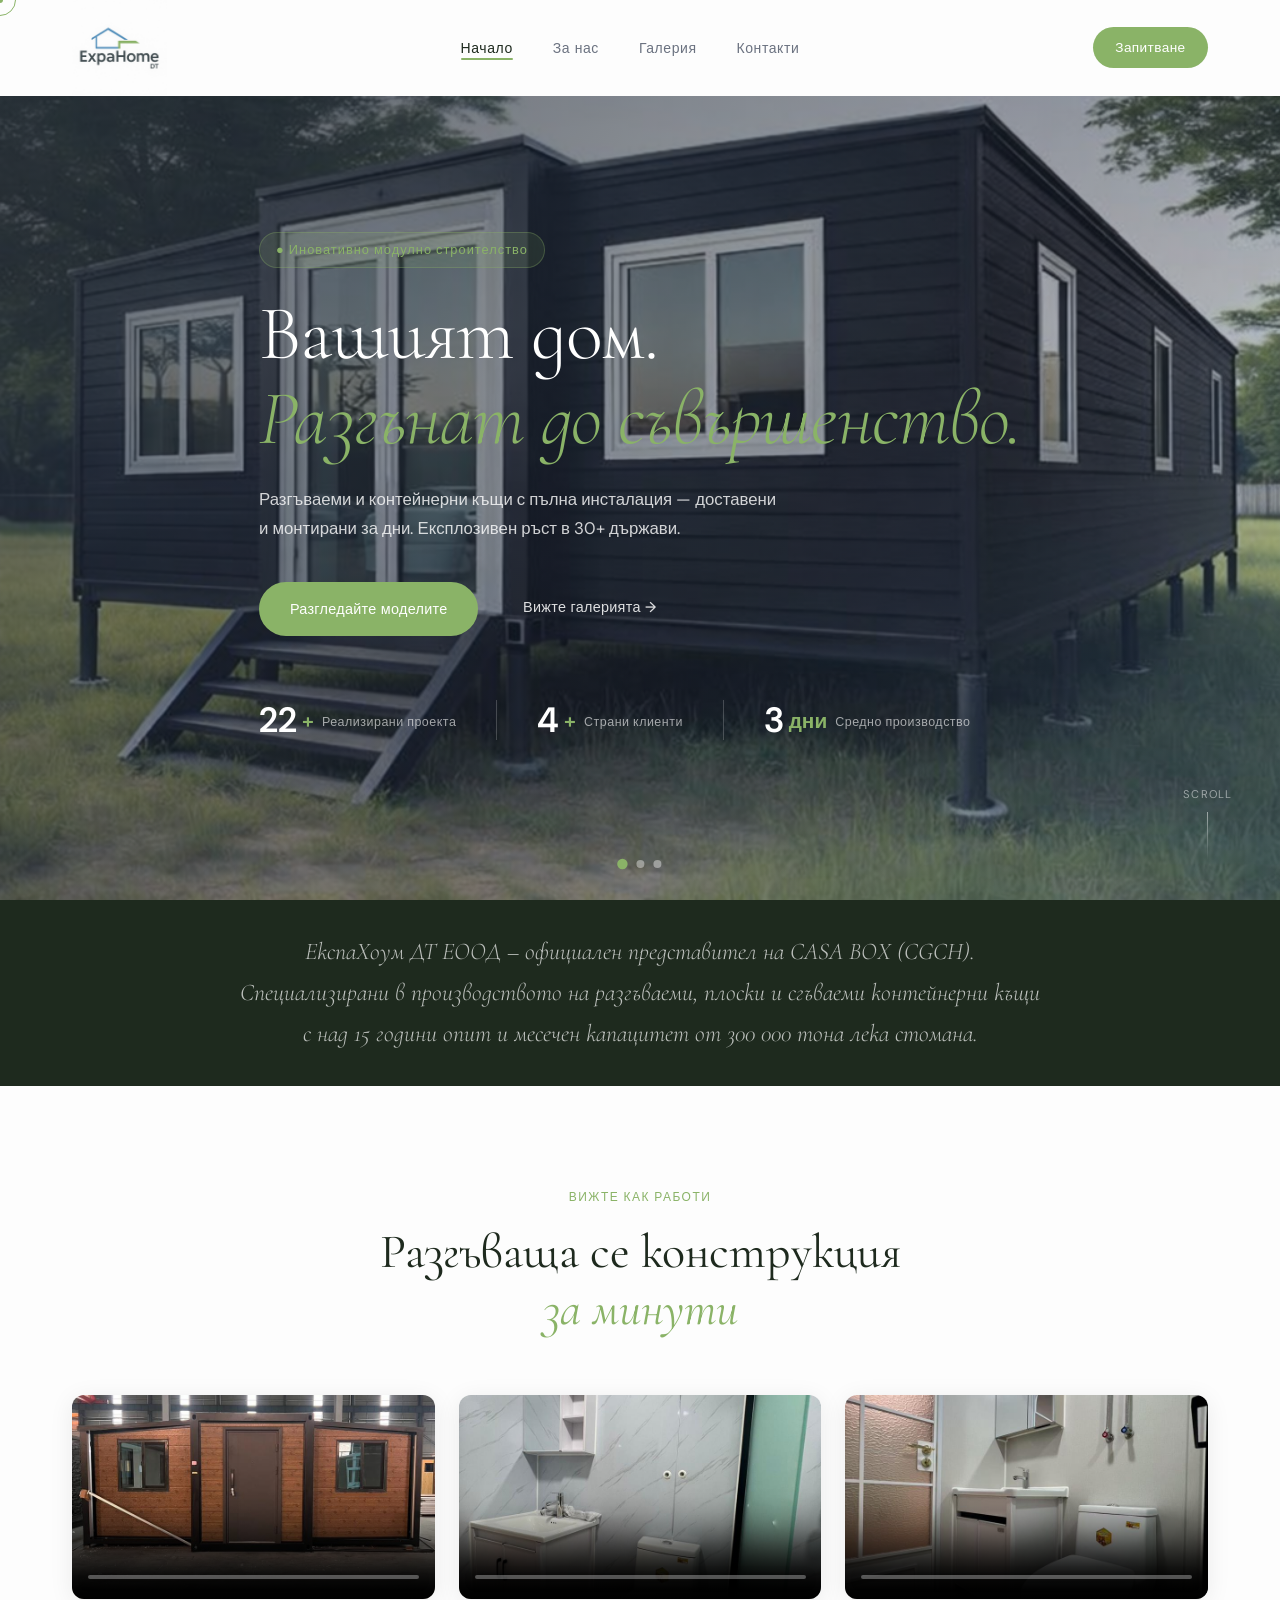
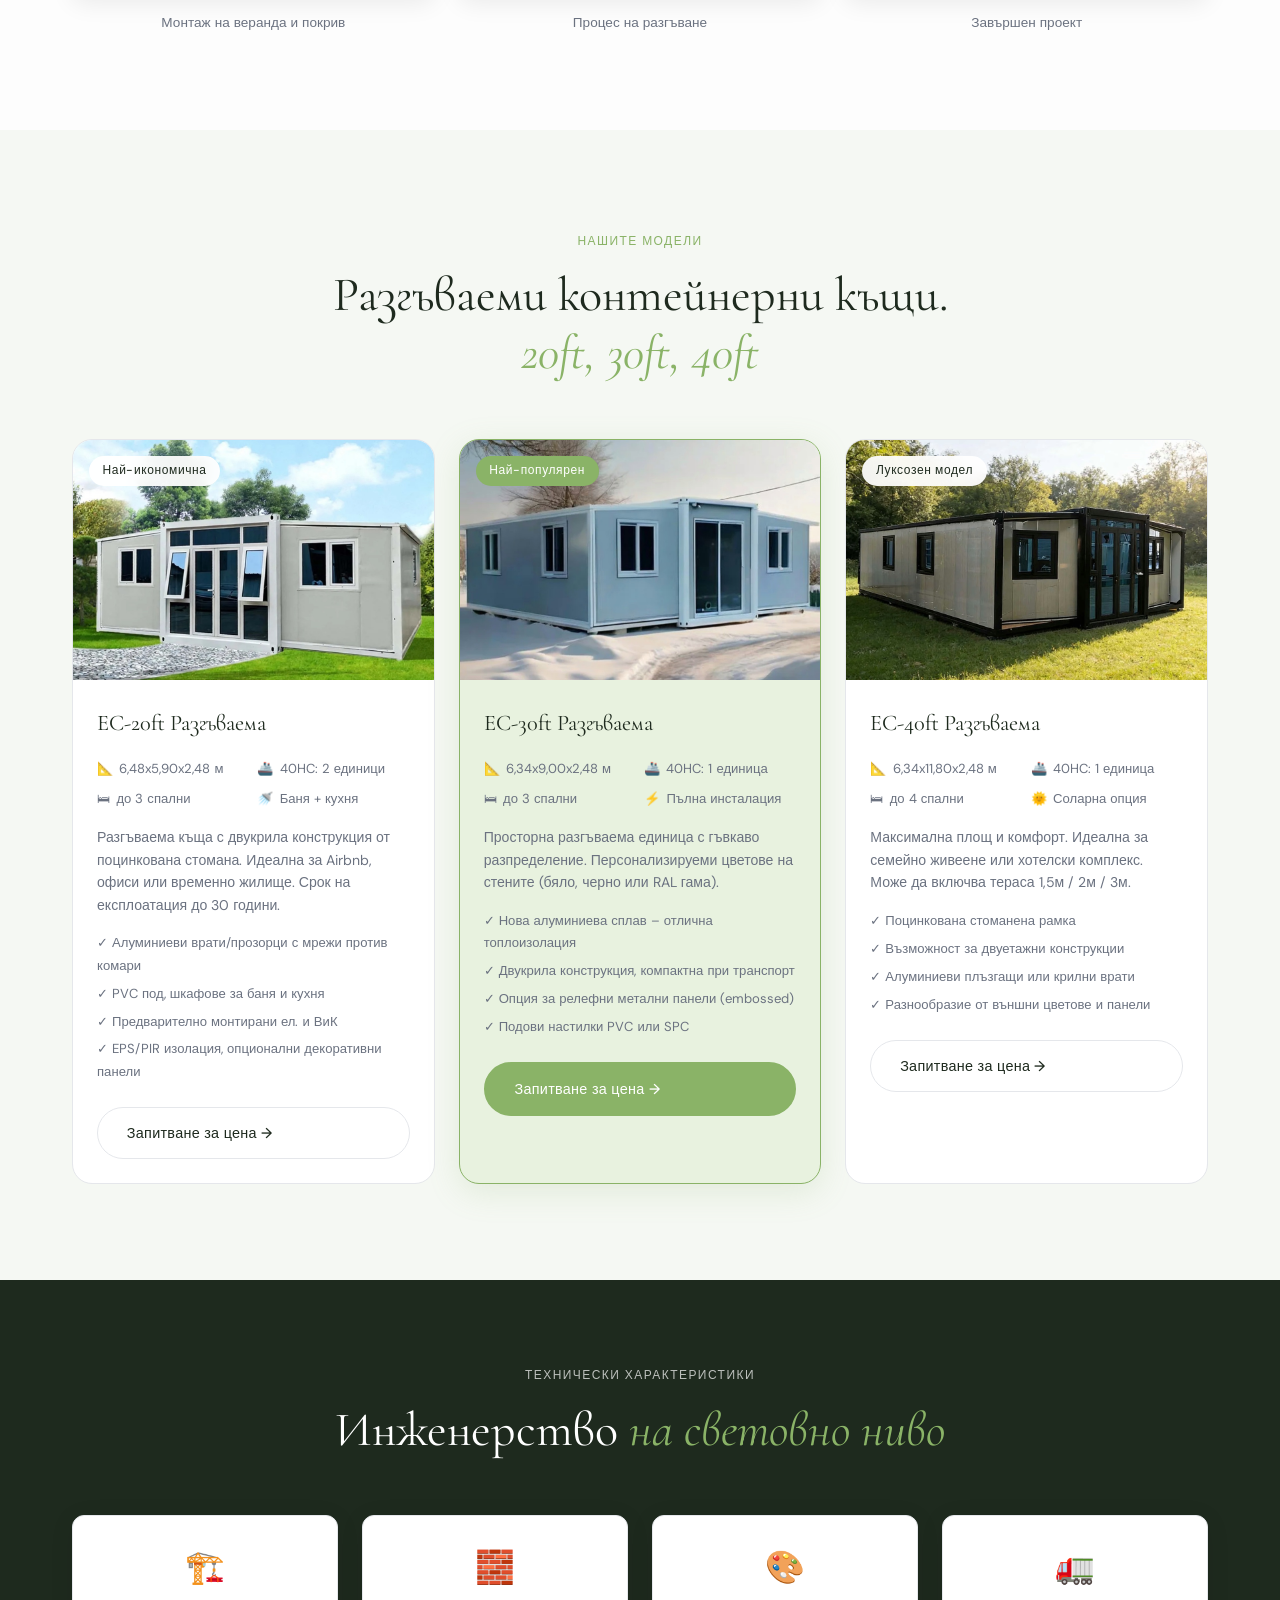
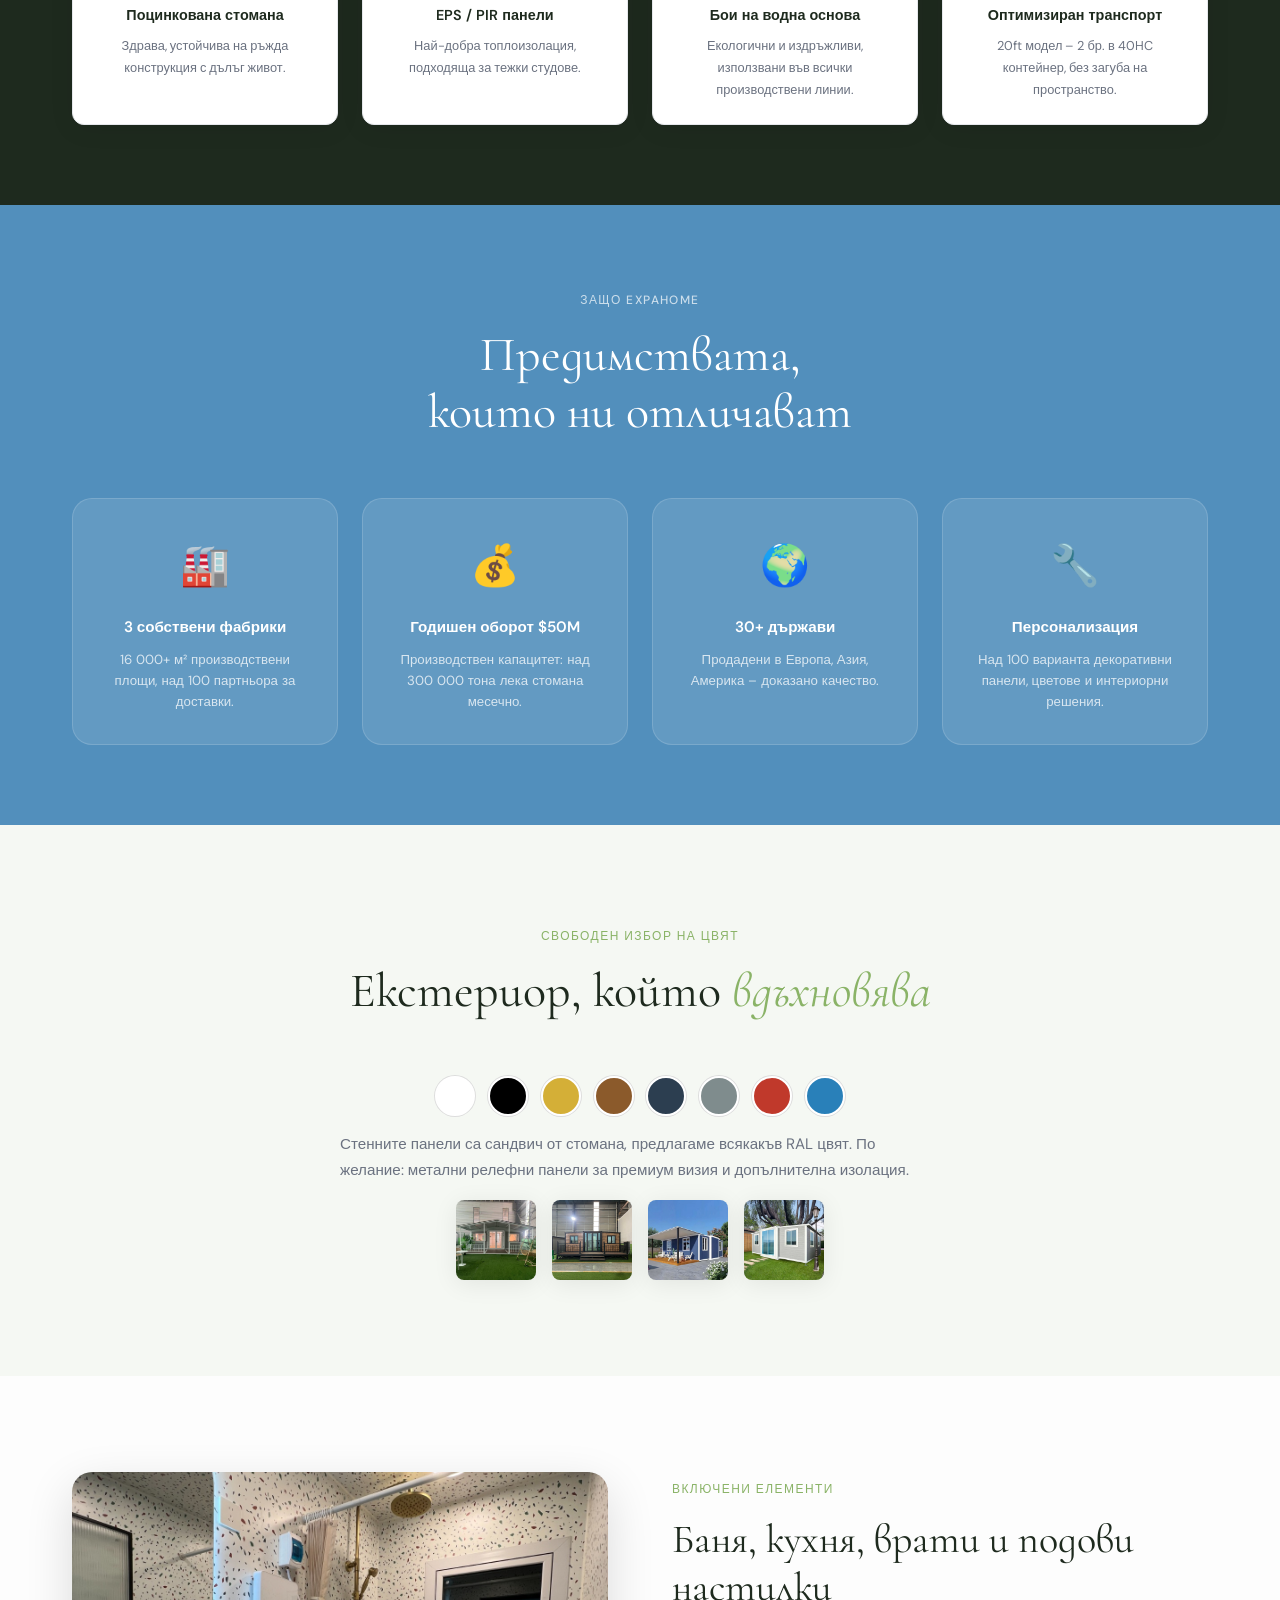
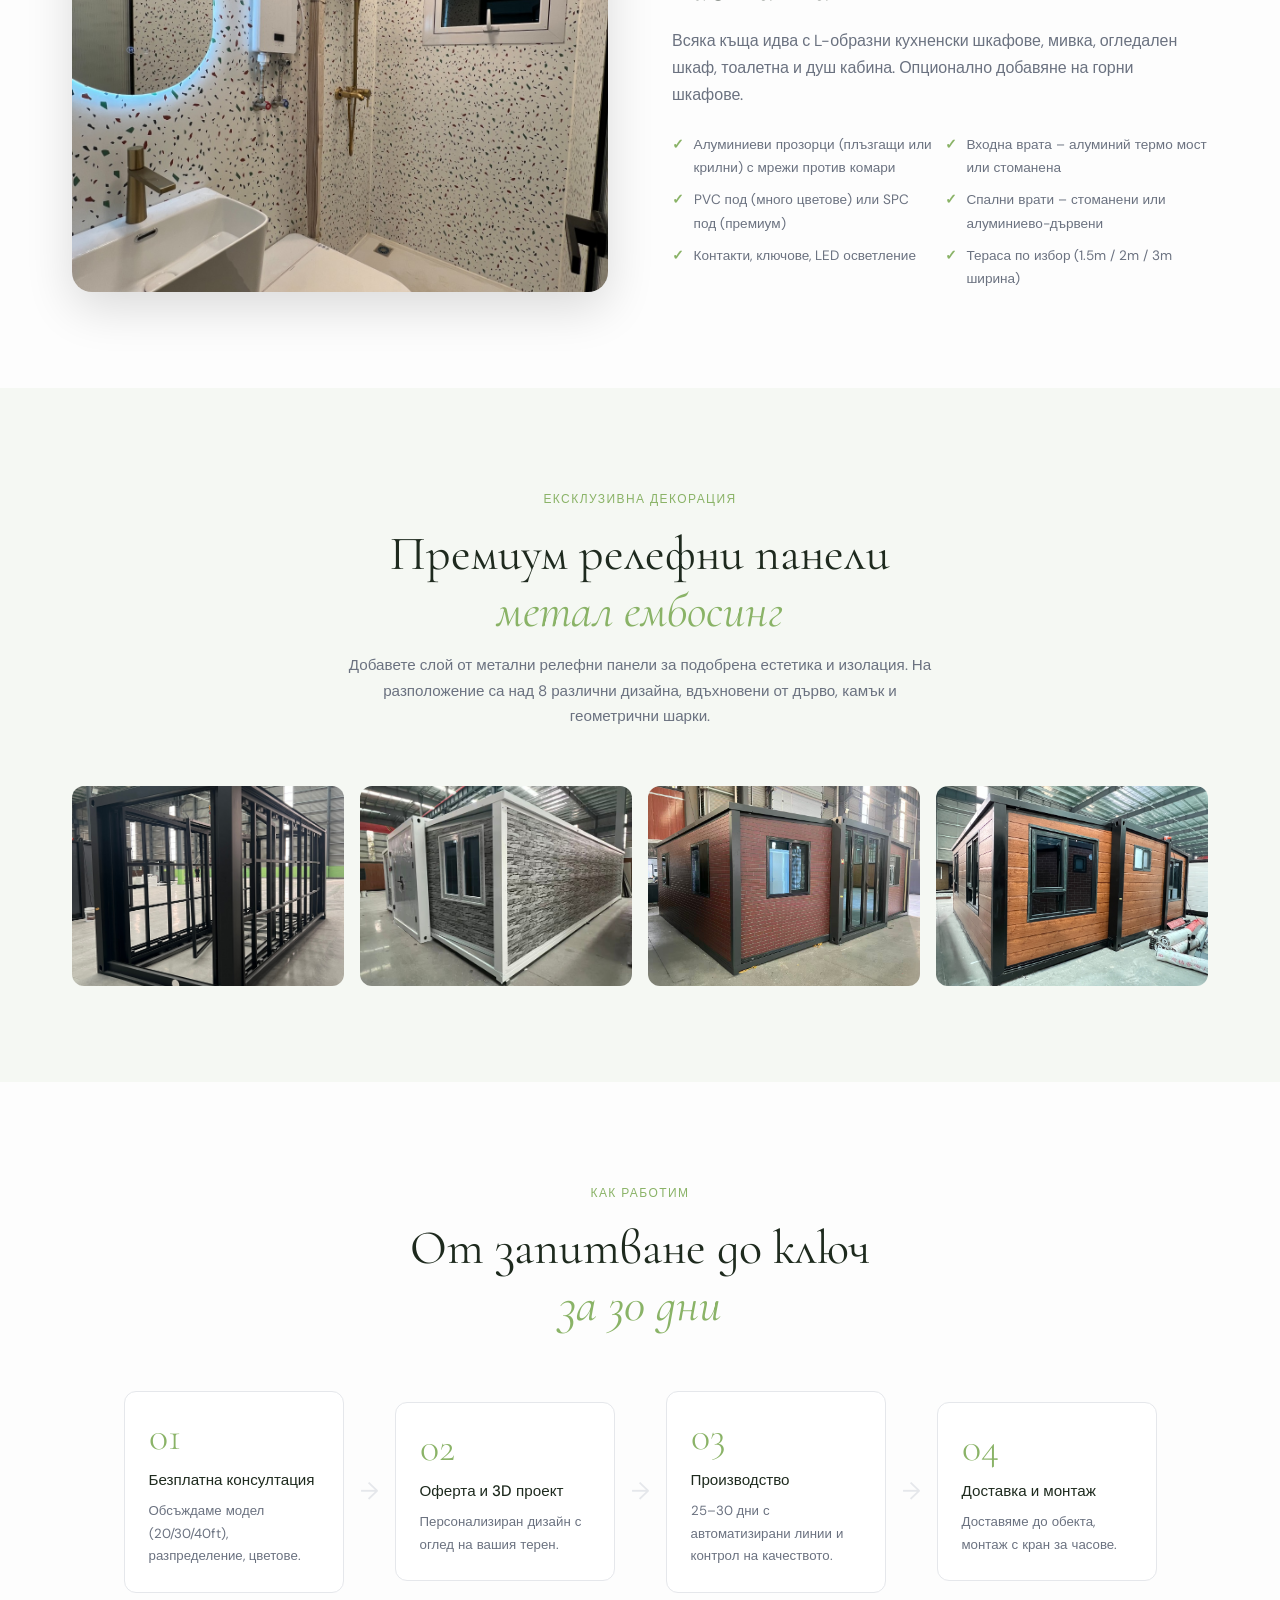
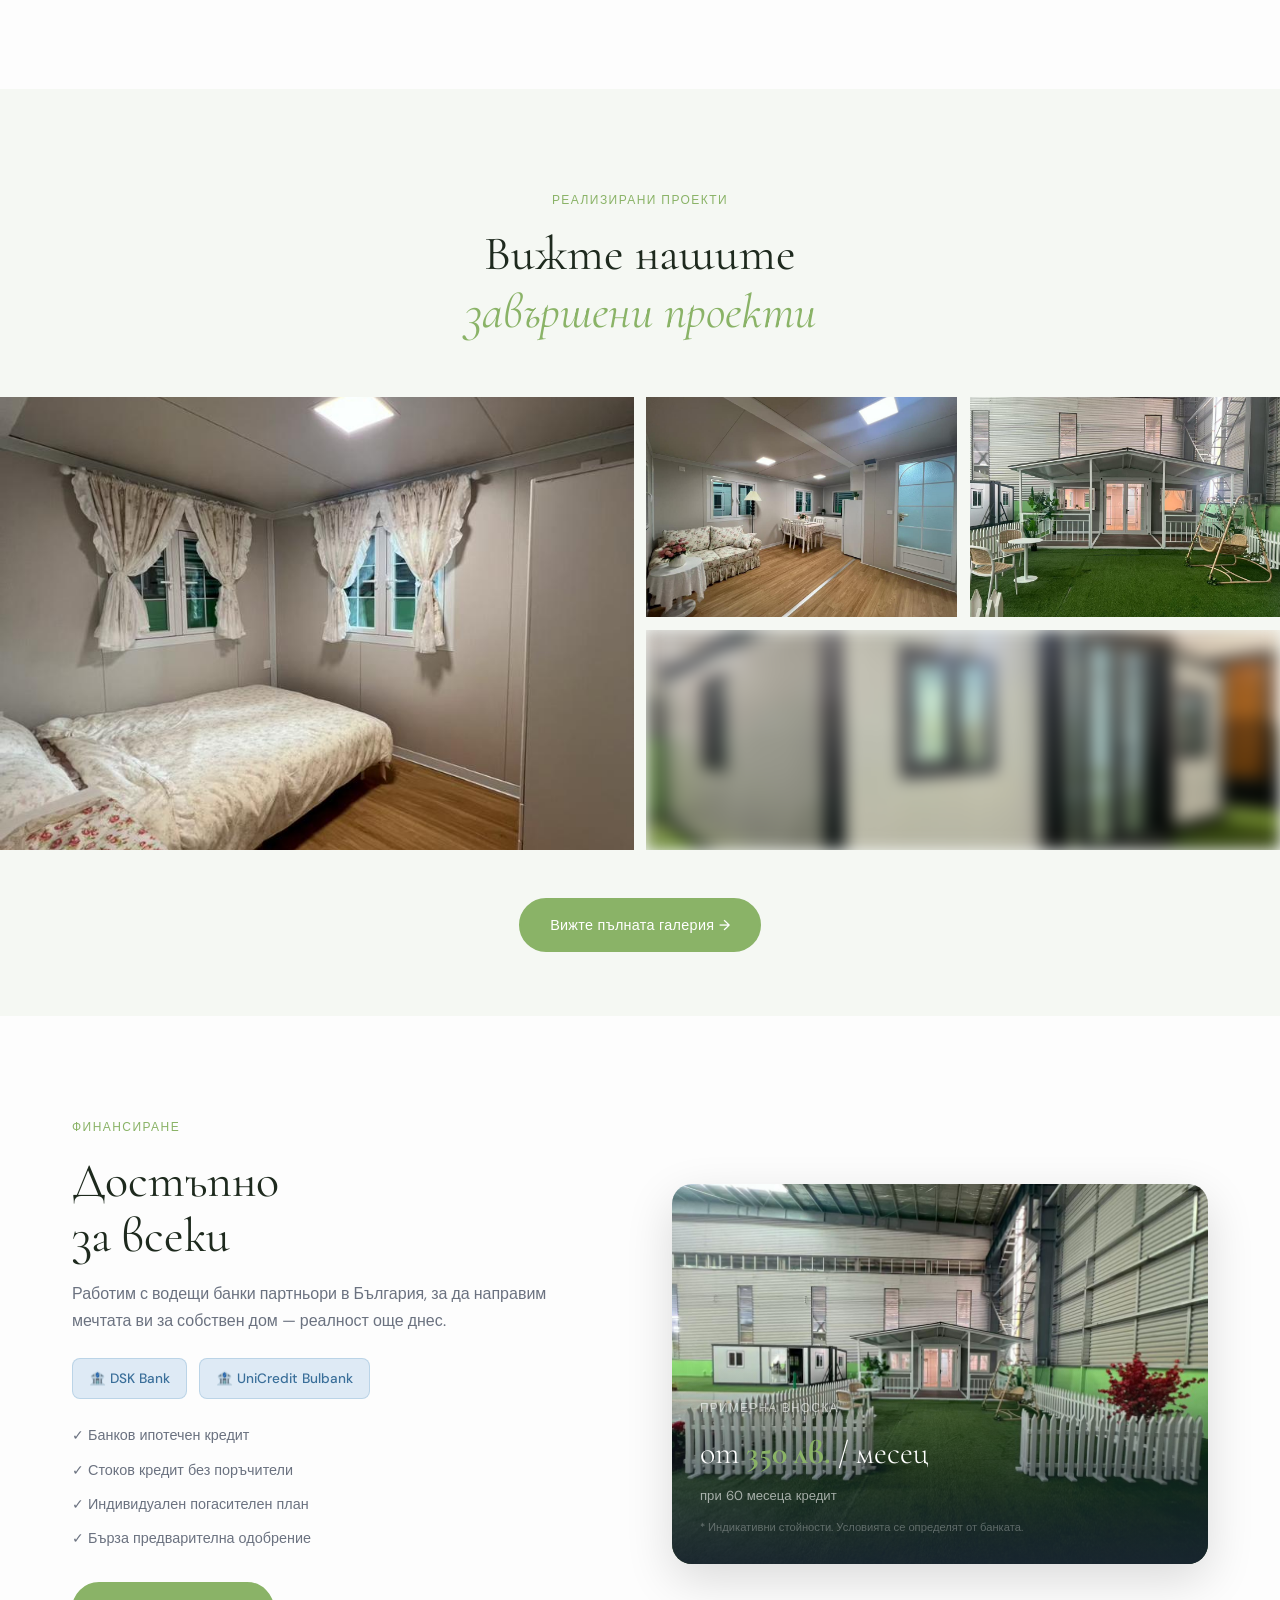
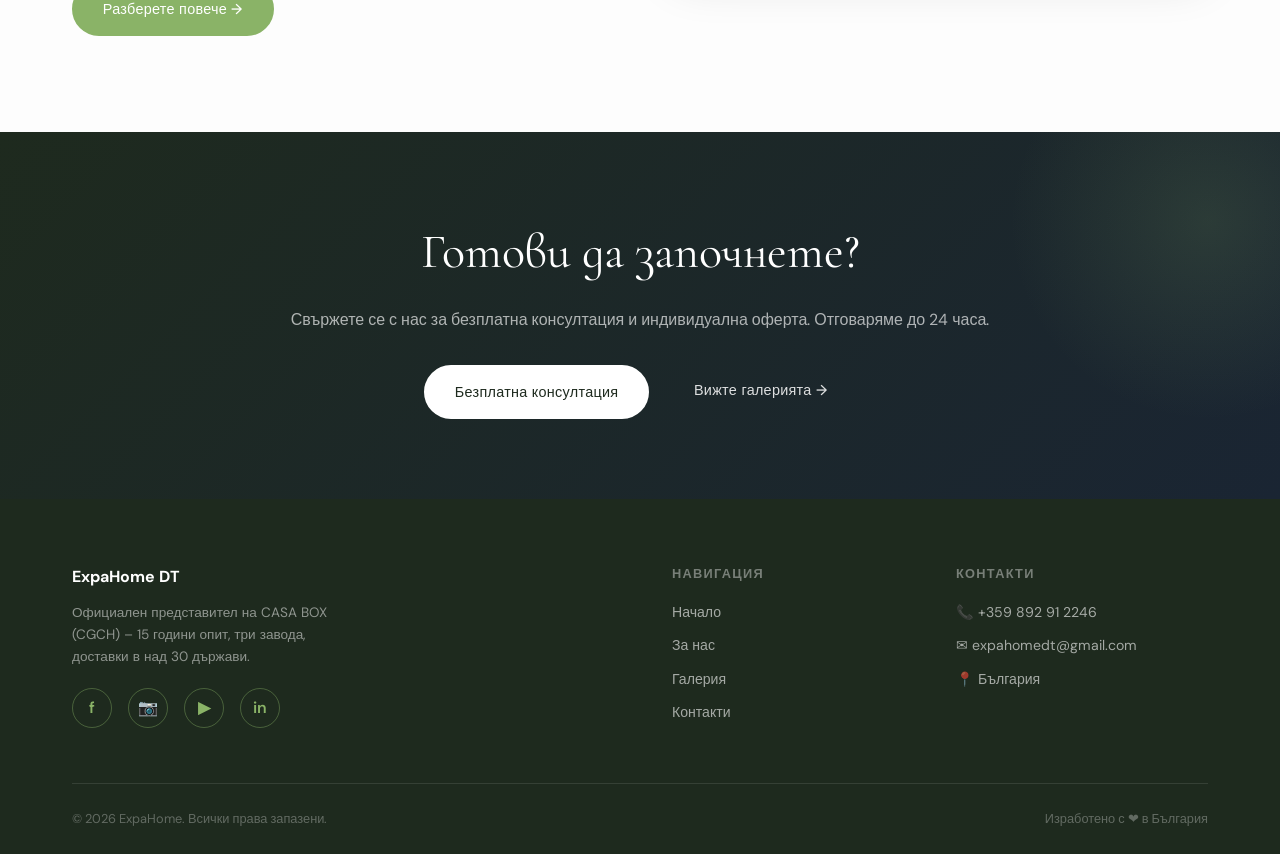
==== commit 871ab089: "Adjusted ICO" ====
--- a/index.html
+++ b/index.html
@@ -4,6 +4,7 @@
 <head>
     <meta charset="UTF-8">
     <meta name="viewport" content="width=device-width, initial-scale=1.0">
+    <link rel="icon" type="image/x-icon" href="/images/logo.ico">
     <title>Контейнерни и Разгъваеми Къщи | ExpaHome България</title>
 
     <!-- SEO -->
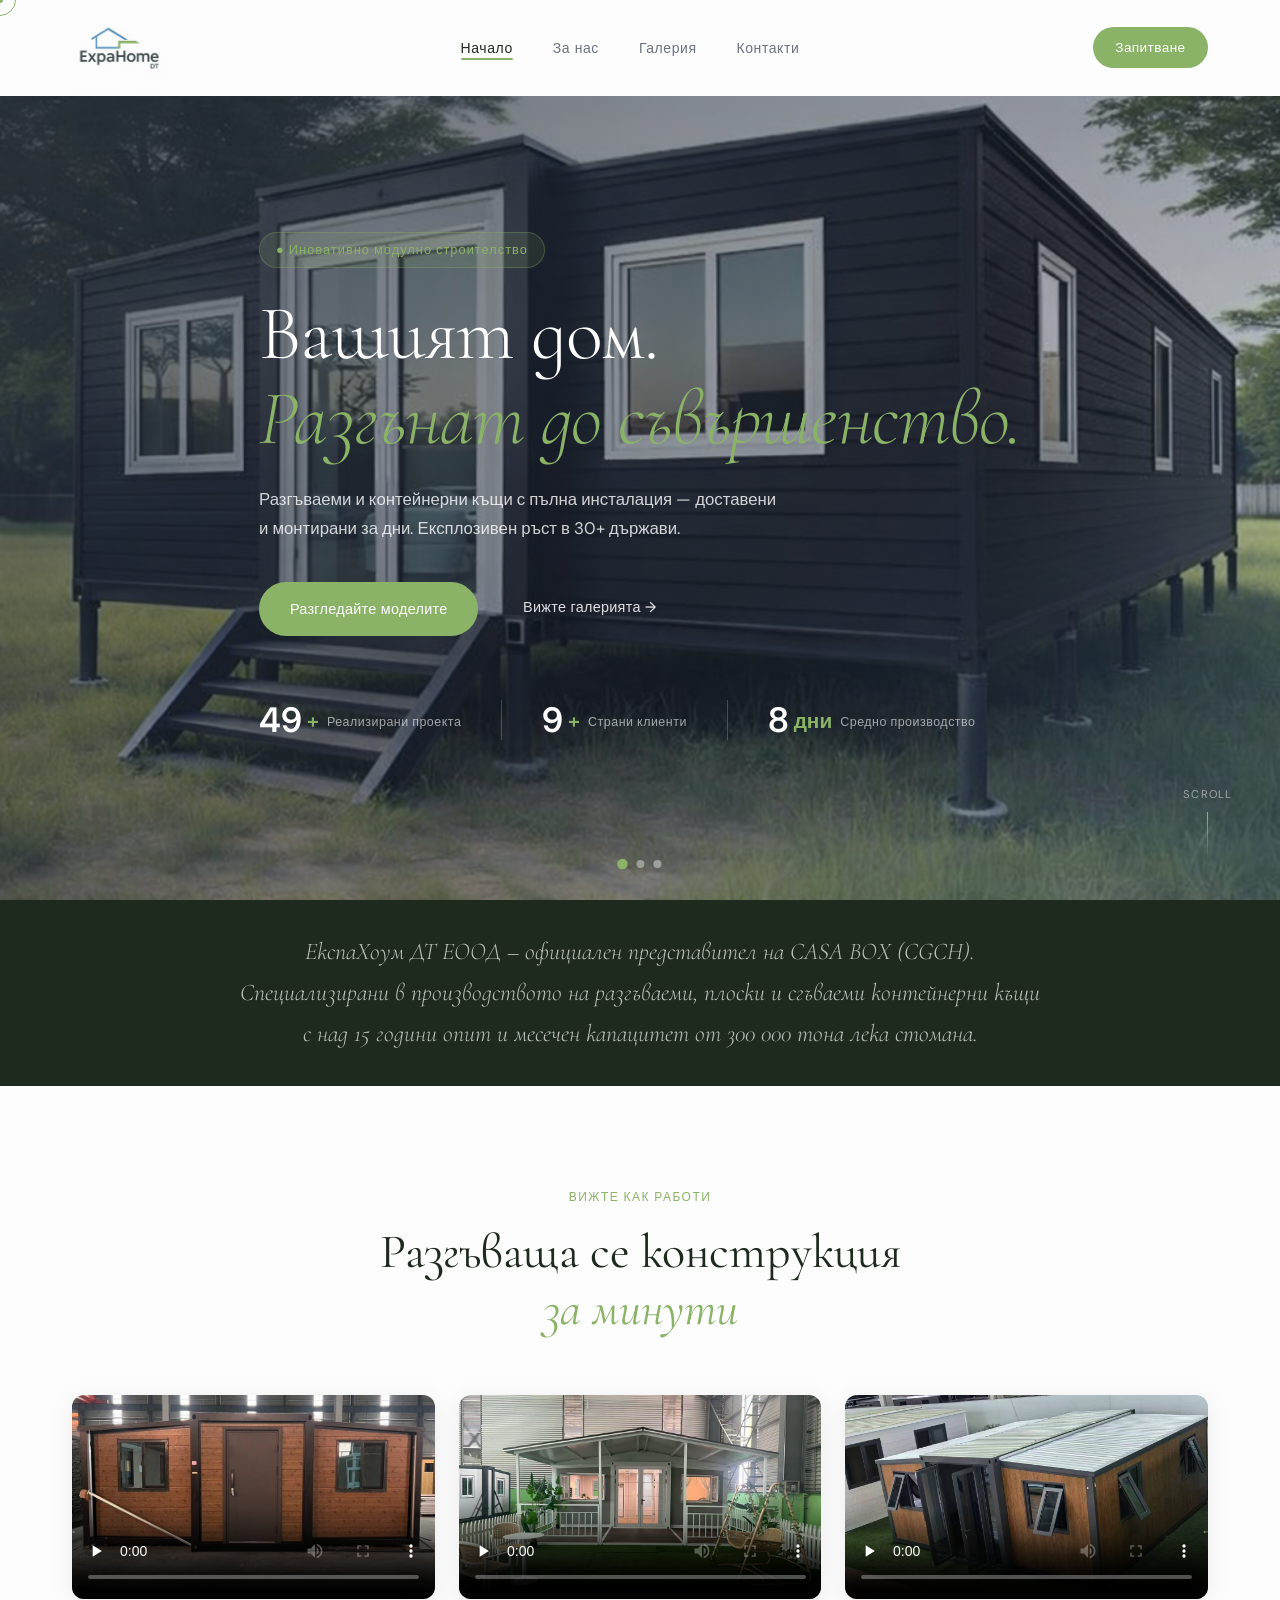
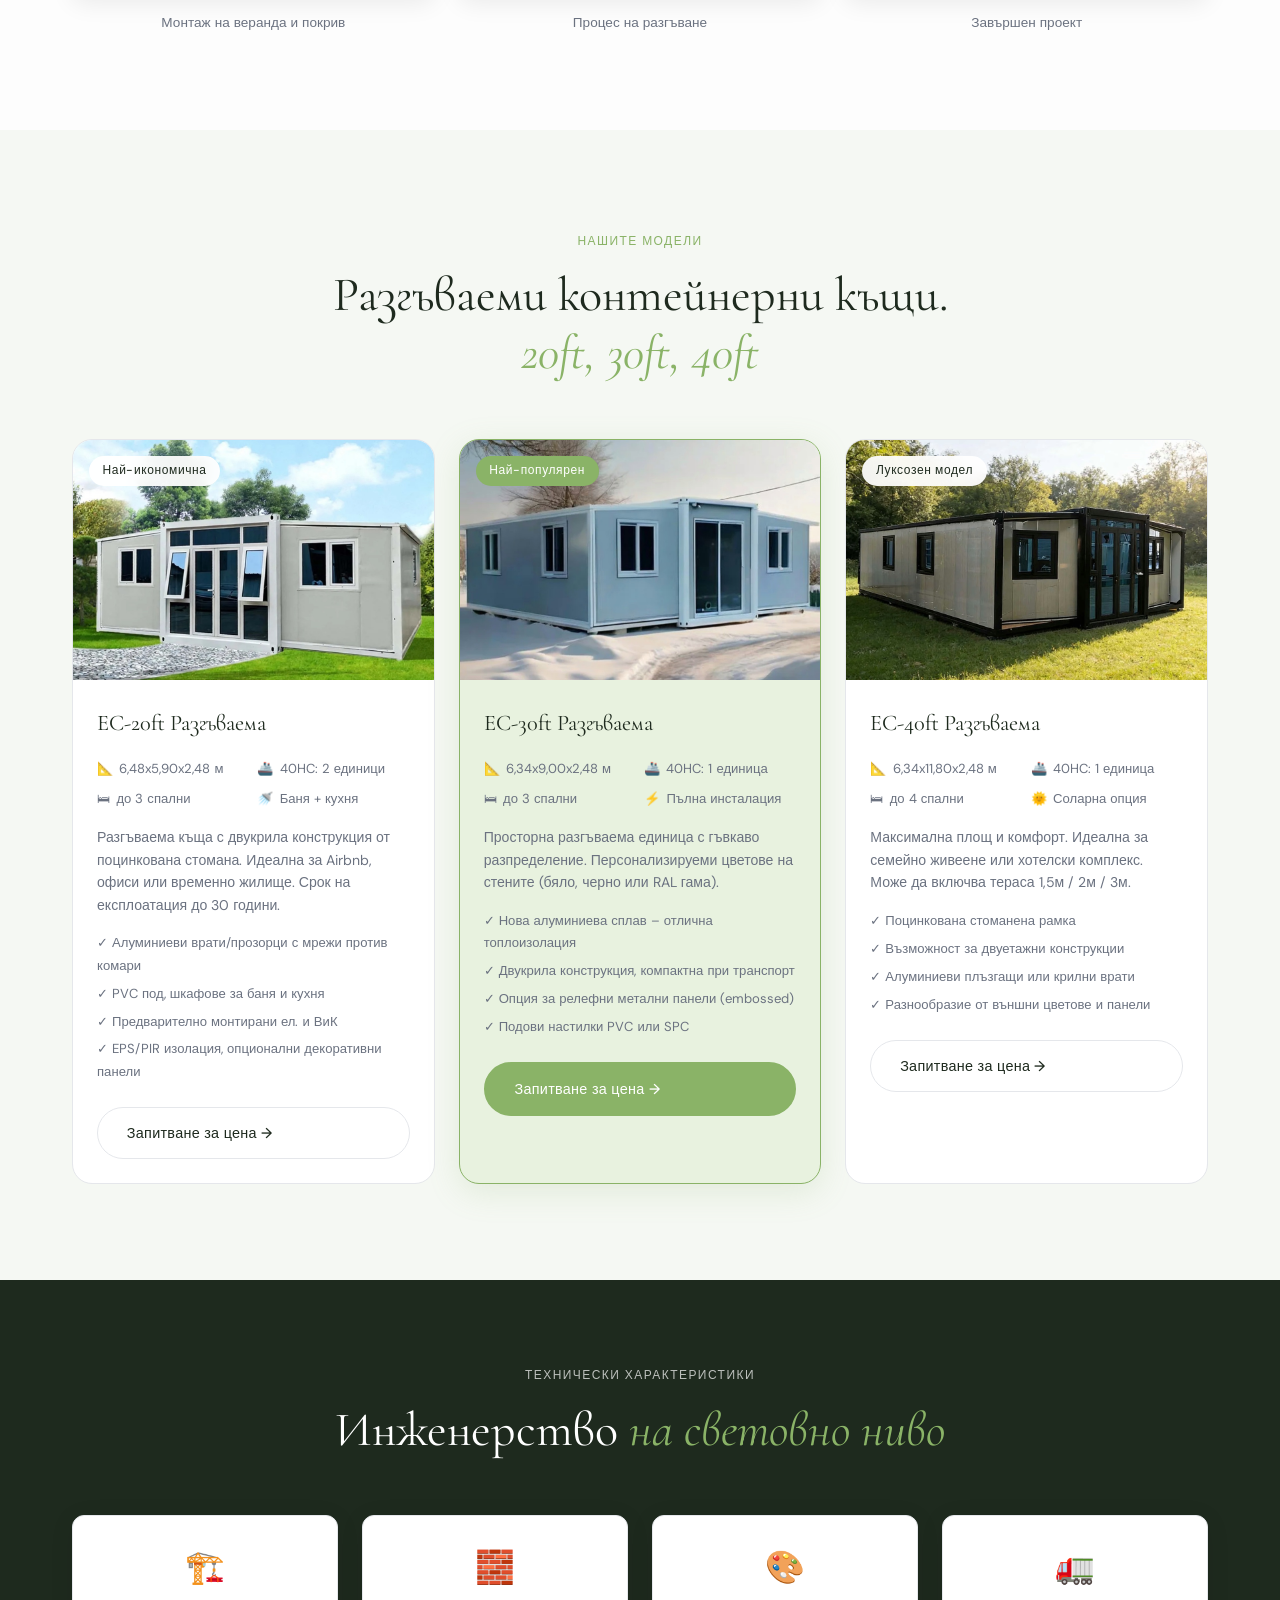
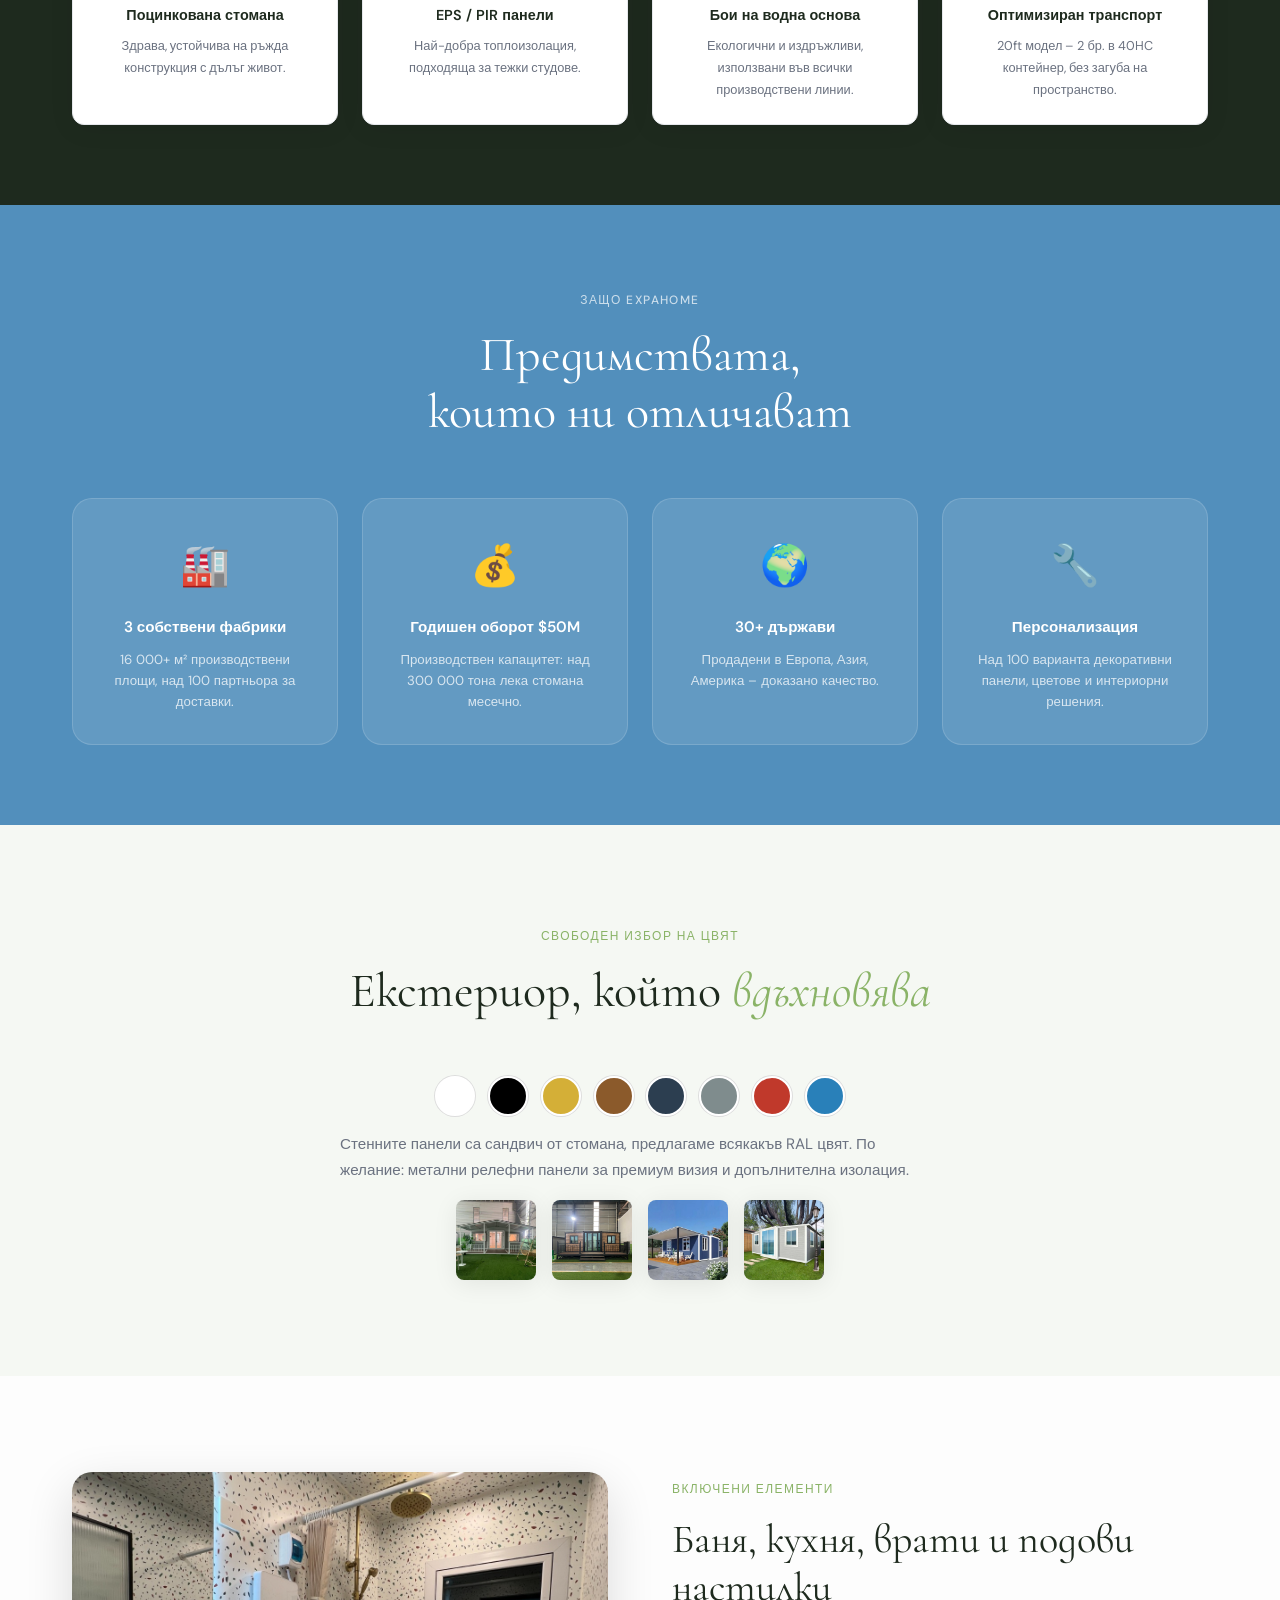
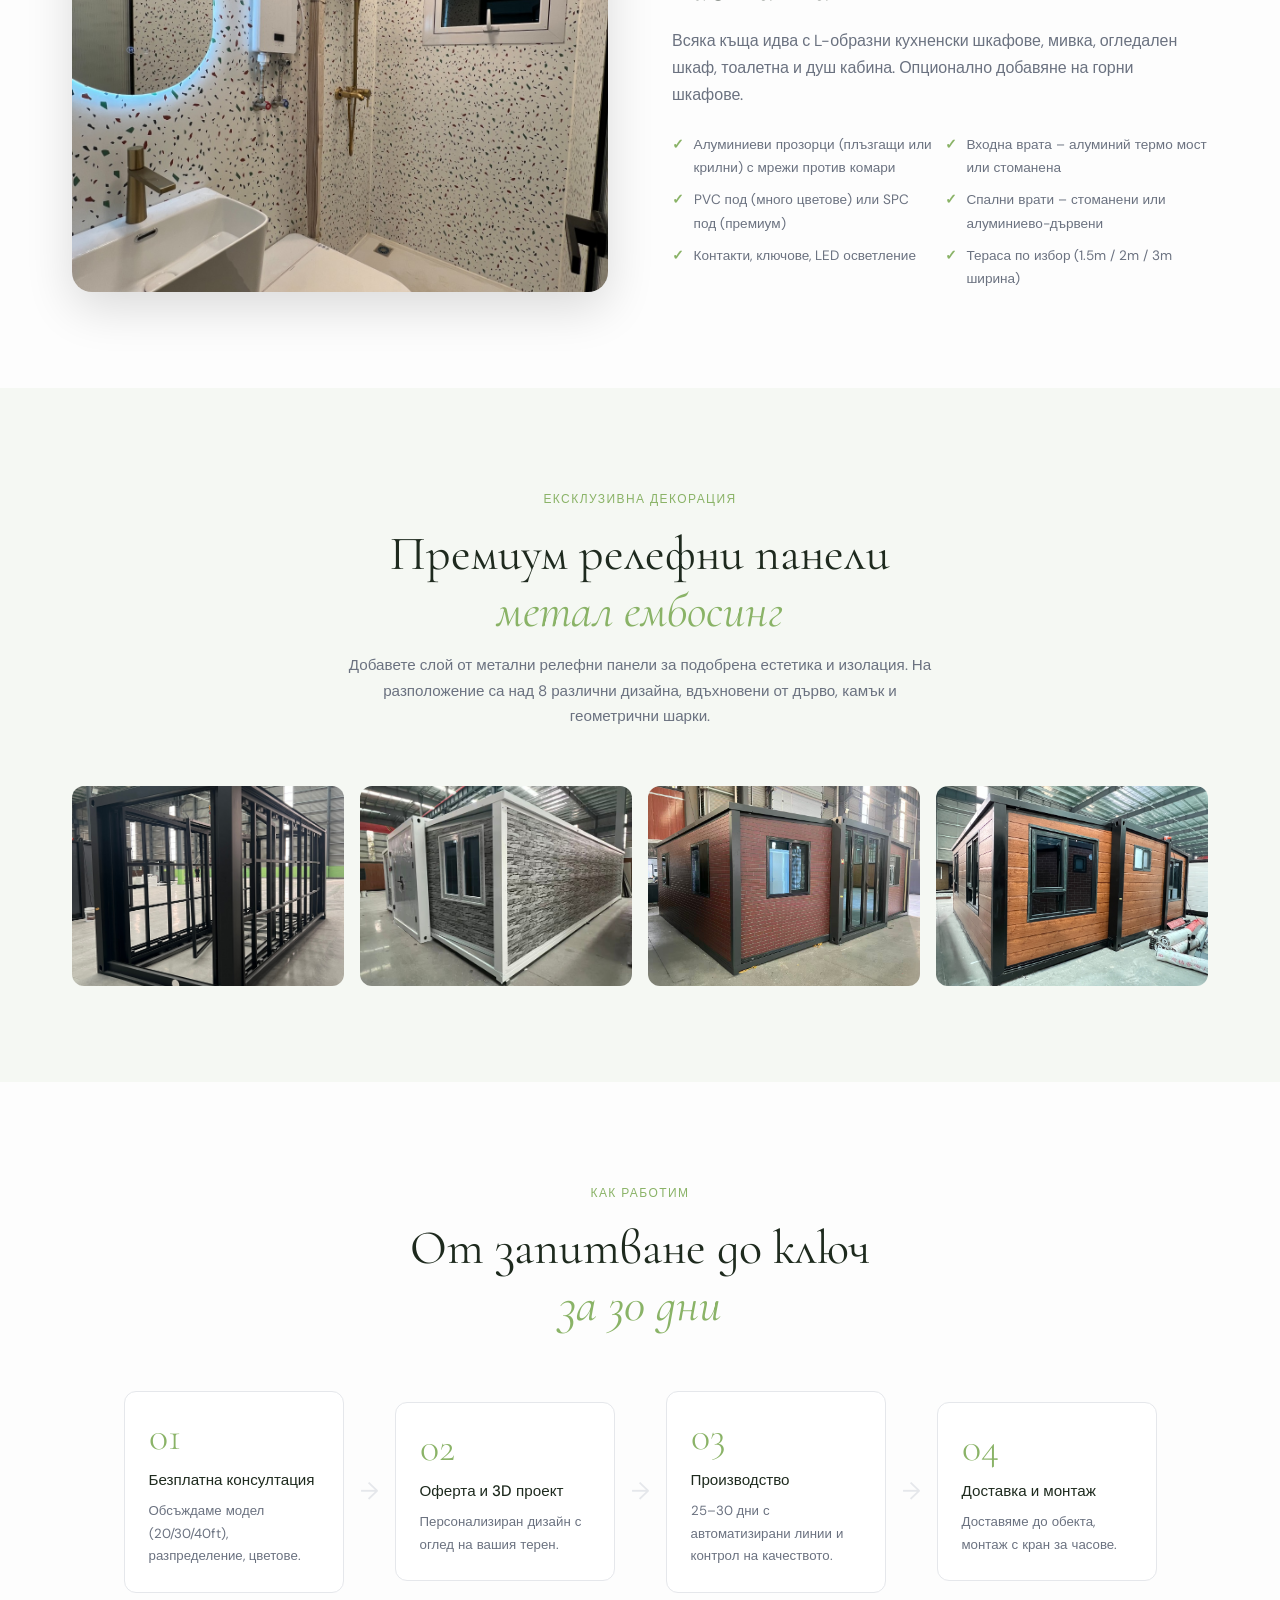
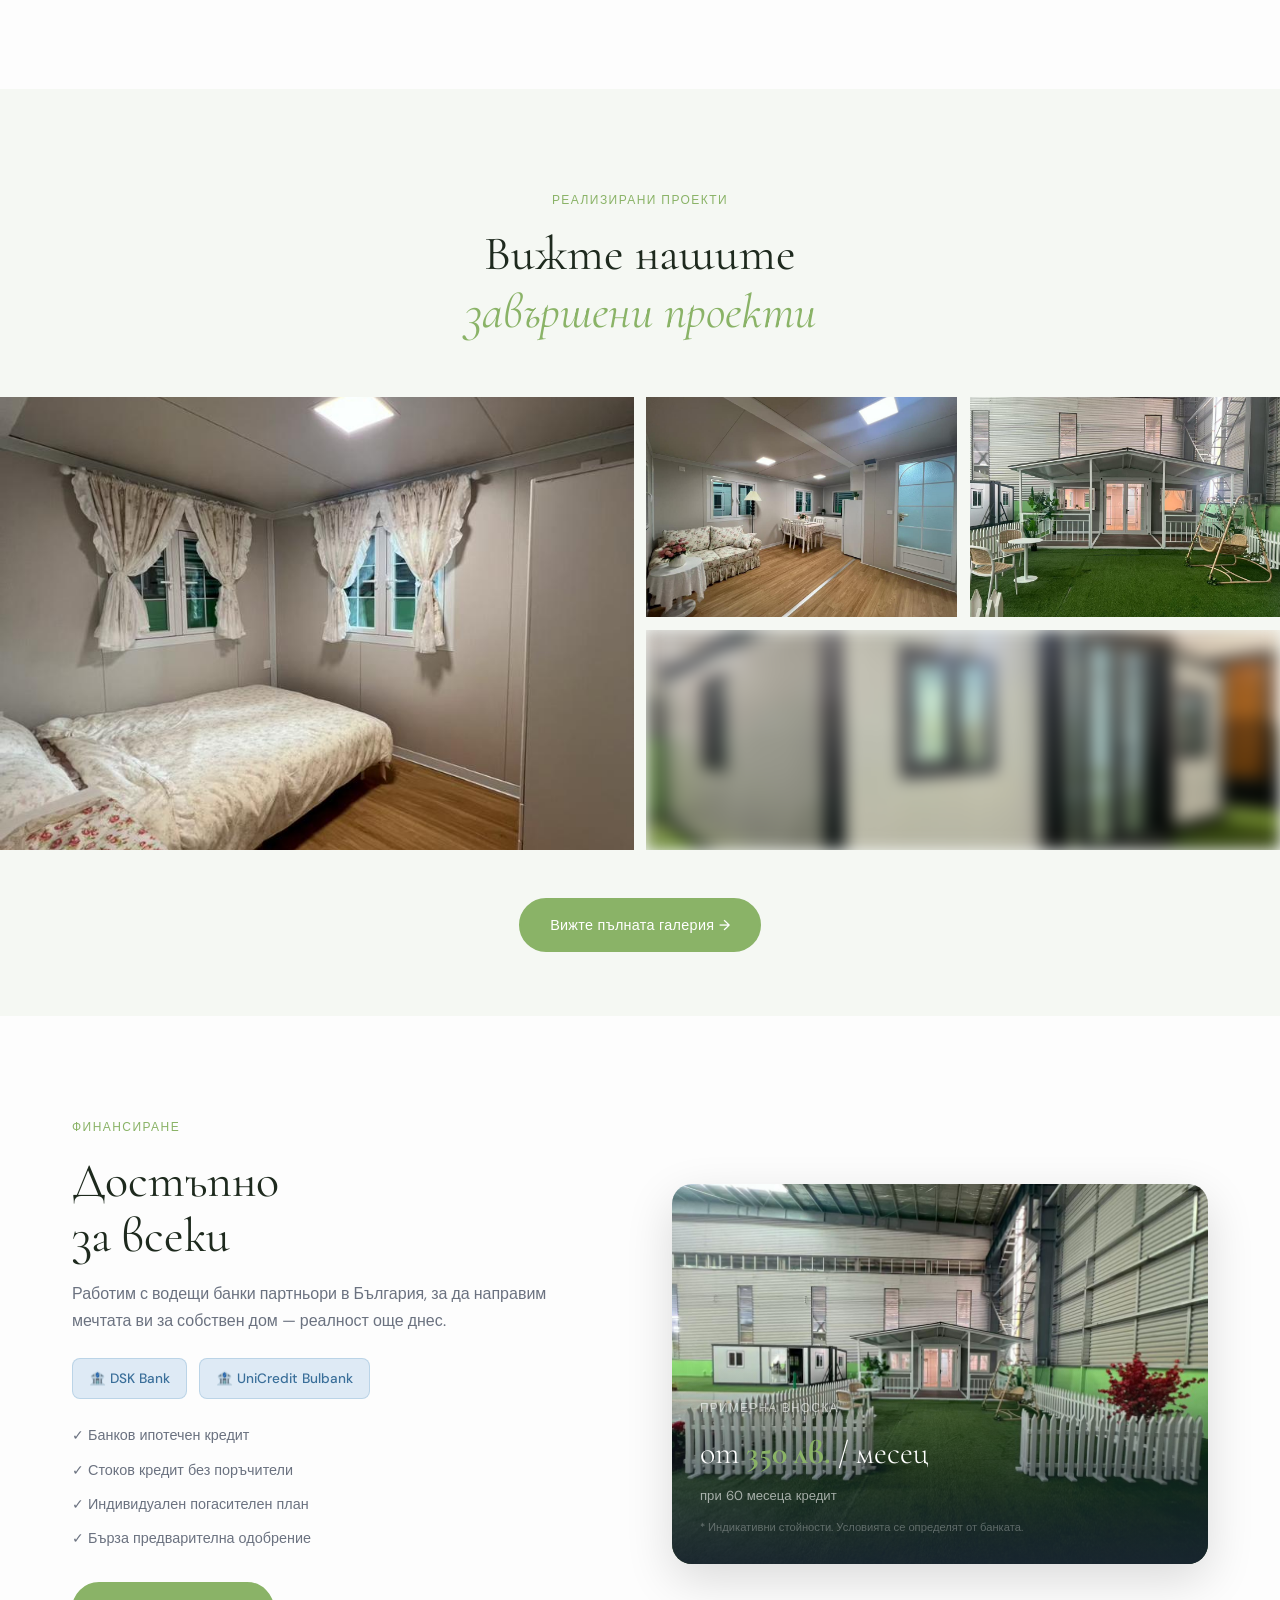
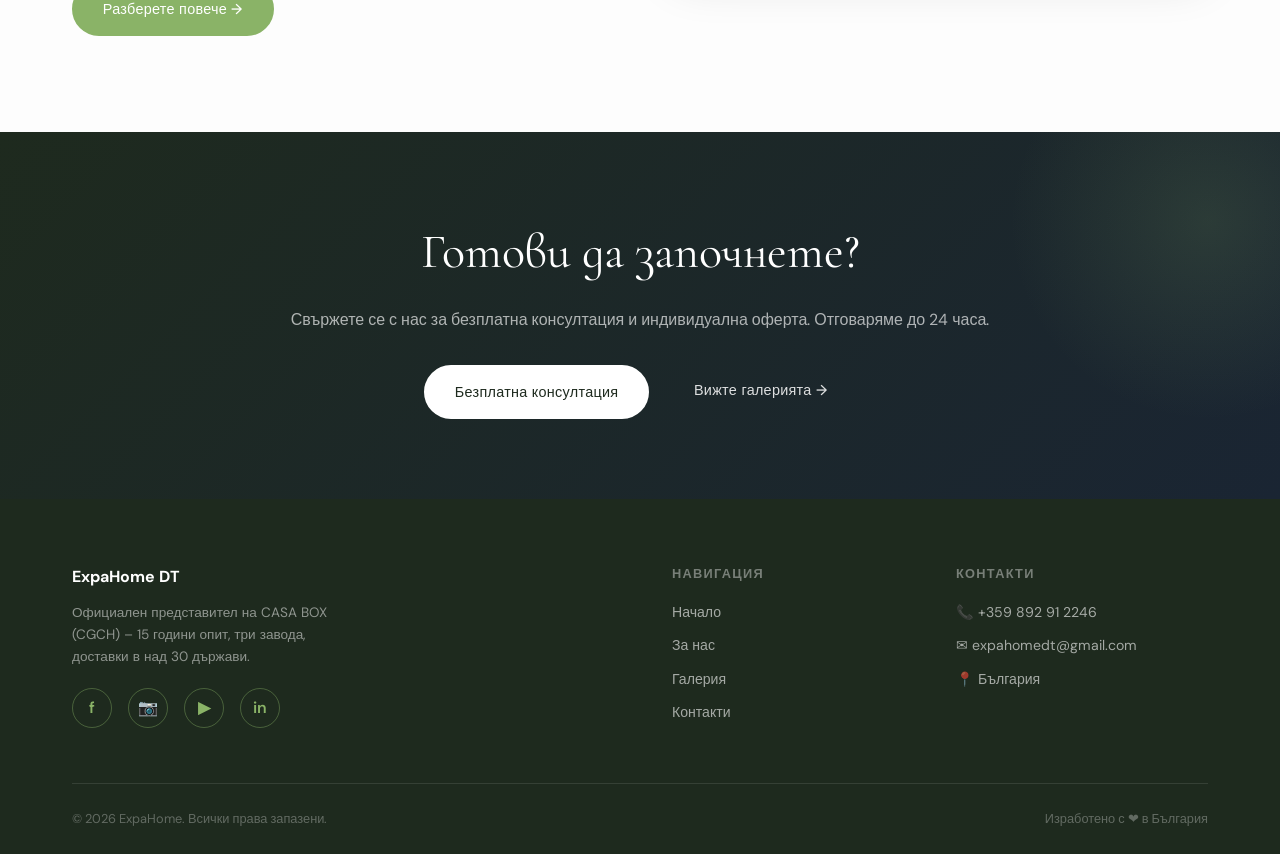
==== commit 45656001: "Fix" ====
--- a/index.html
+++ b/index.html
@@ -219,13 +219,13 @@
                     <p class="video-label">Монтаж на веранда и покрив</p>
                 </div>
                 <div class="video-item reveal" data-delay="100">
-                    <video controls poster="images/Interior/1000023742.jpg" preload="none">
+                    <video controls poster="images/Exterior/1000023749.jpg" preload="none">
                         <source src="videos/c0bf5427-37ce-4501-b63a-11bc04cc4bc2.mp4" type="video/mp4">
                     </video>
                     <p class="video-label">Процес на разгъване</p>
                 </div>
                 <div class="video-item reveal" data-delay="200">
-                    <video controls poster="images/Interior/1000023744.jpg" preload="none">
+                    <video controls poster="images/Exterior/1000023764.jpg" preload="none">
                         <source src="videos/1000023785.mp4" type="video/mp4">
                     </video>
                     <p class="video-label">Завършен проект</p>
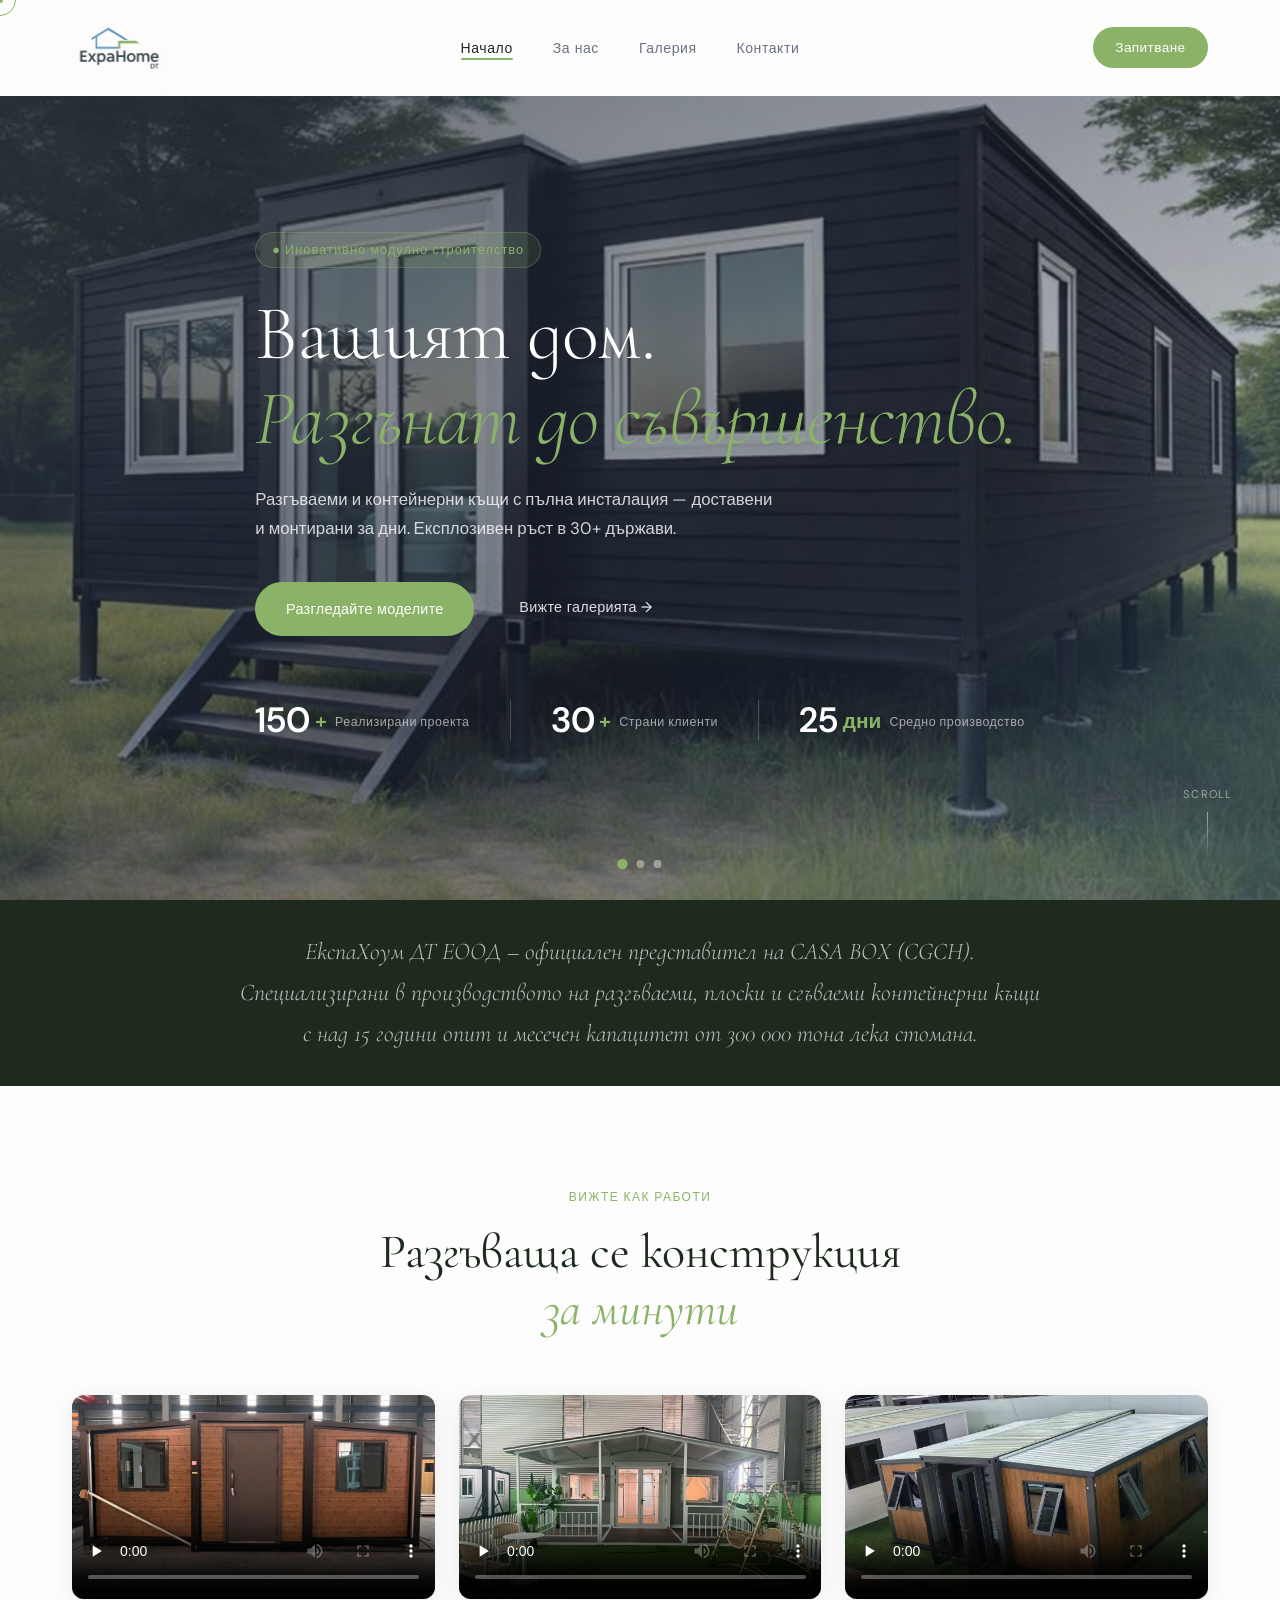
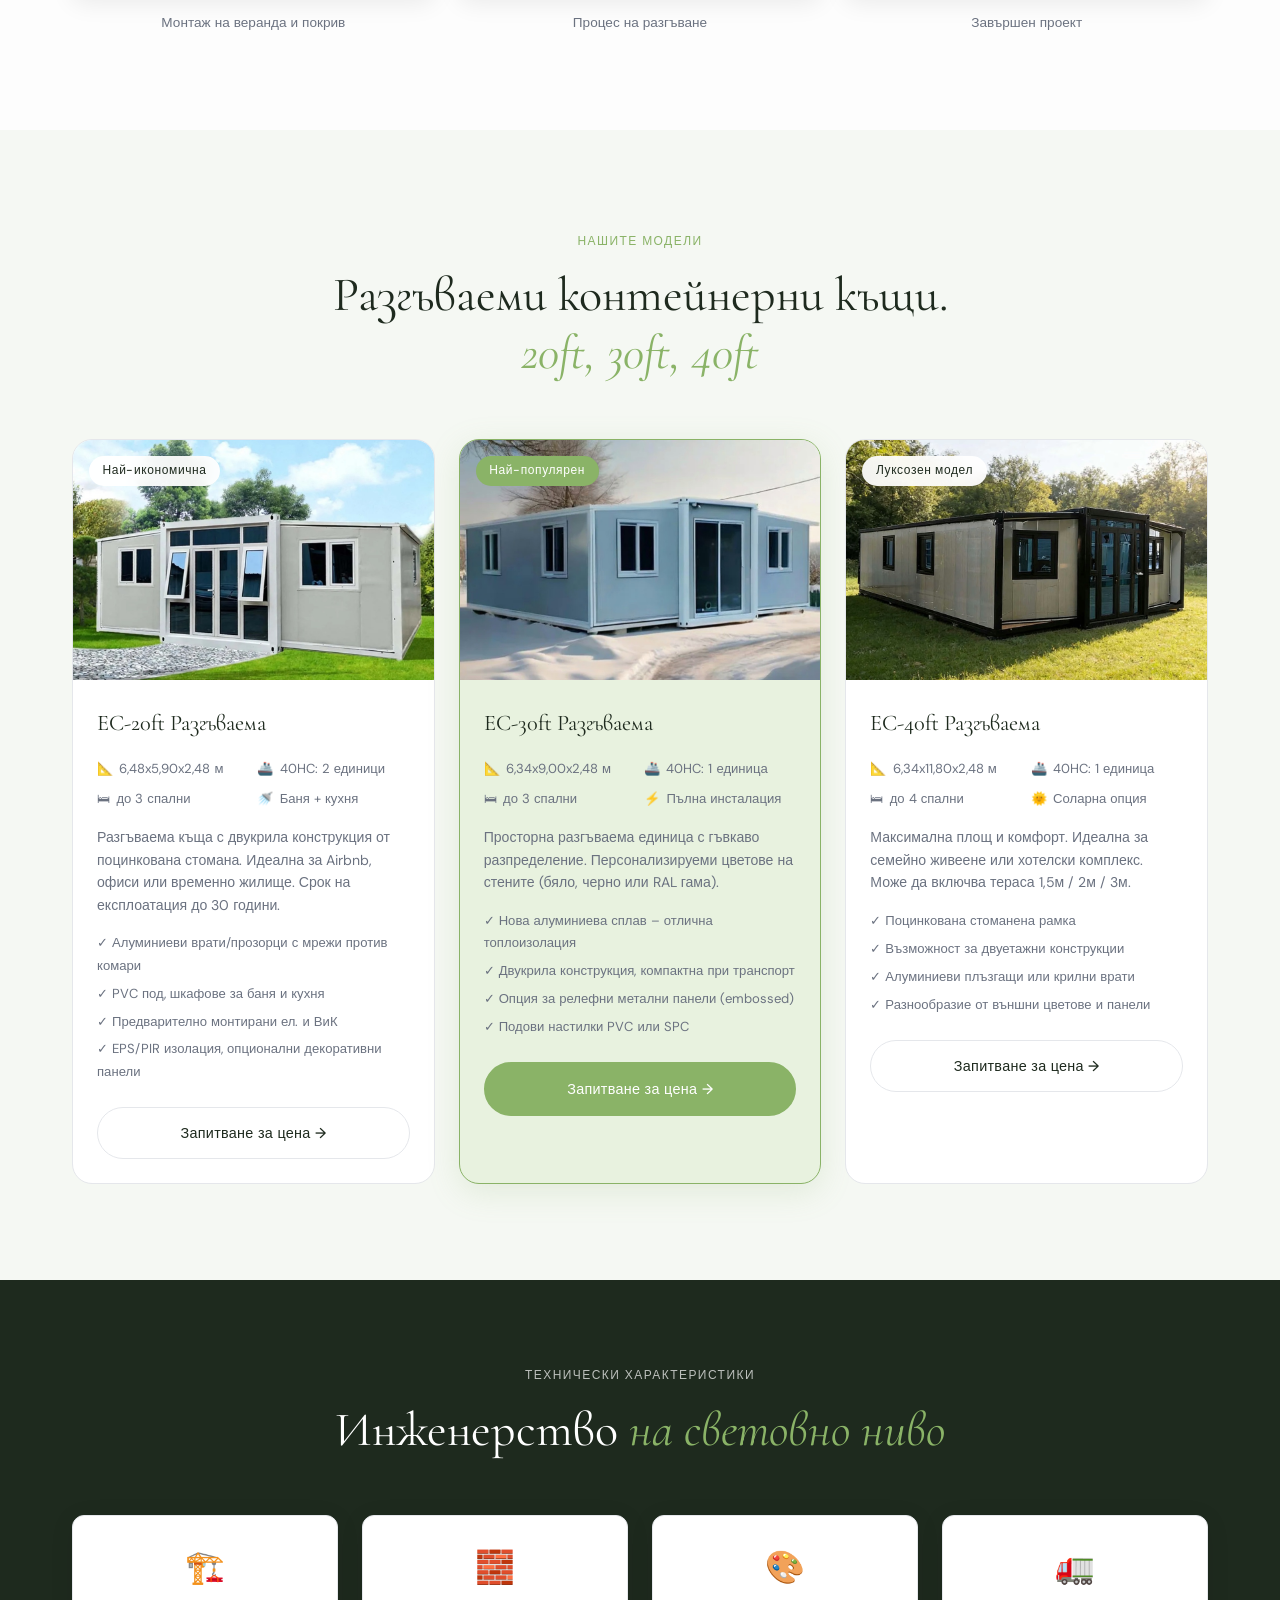
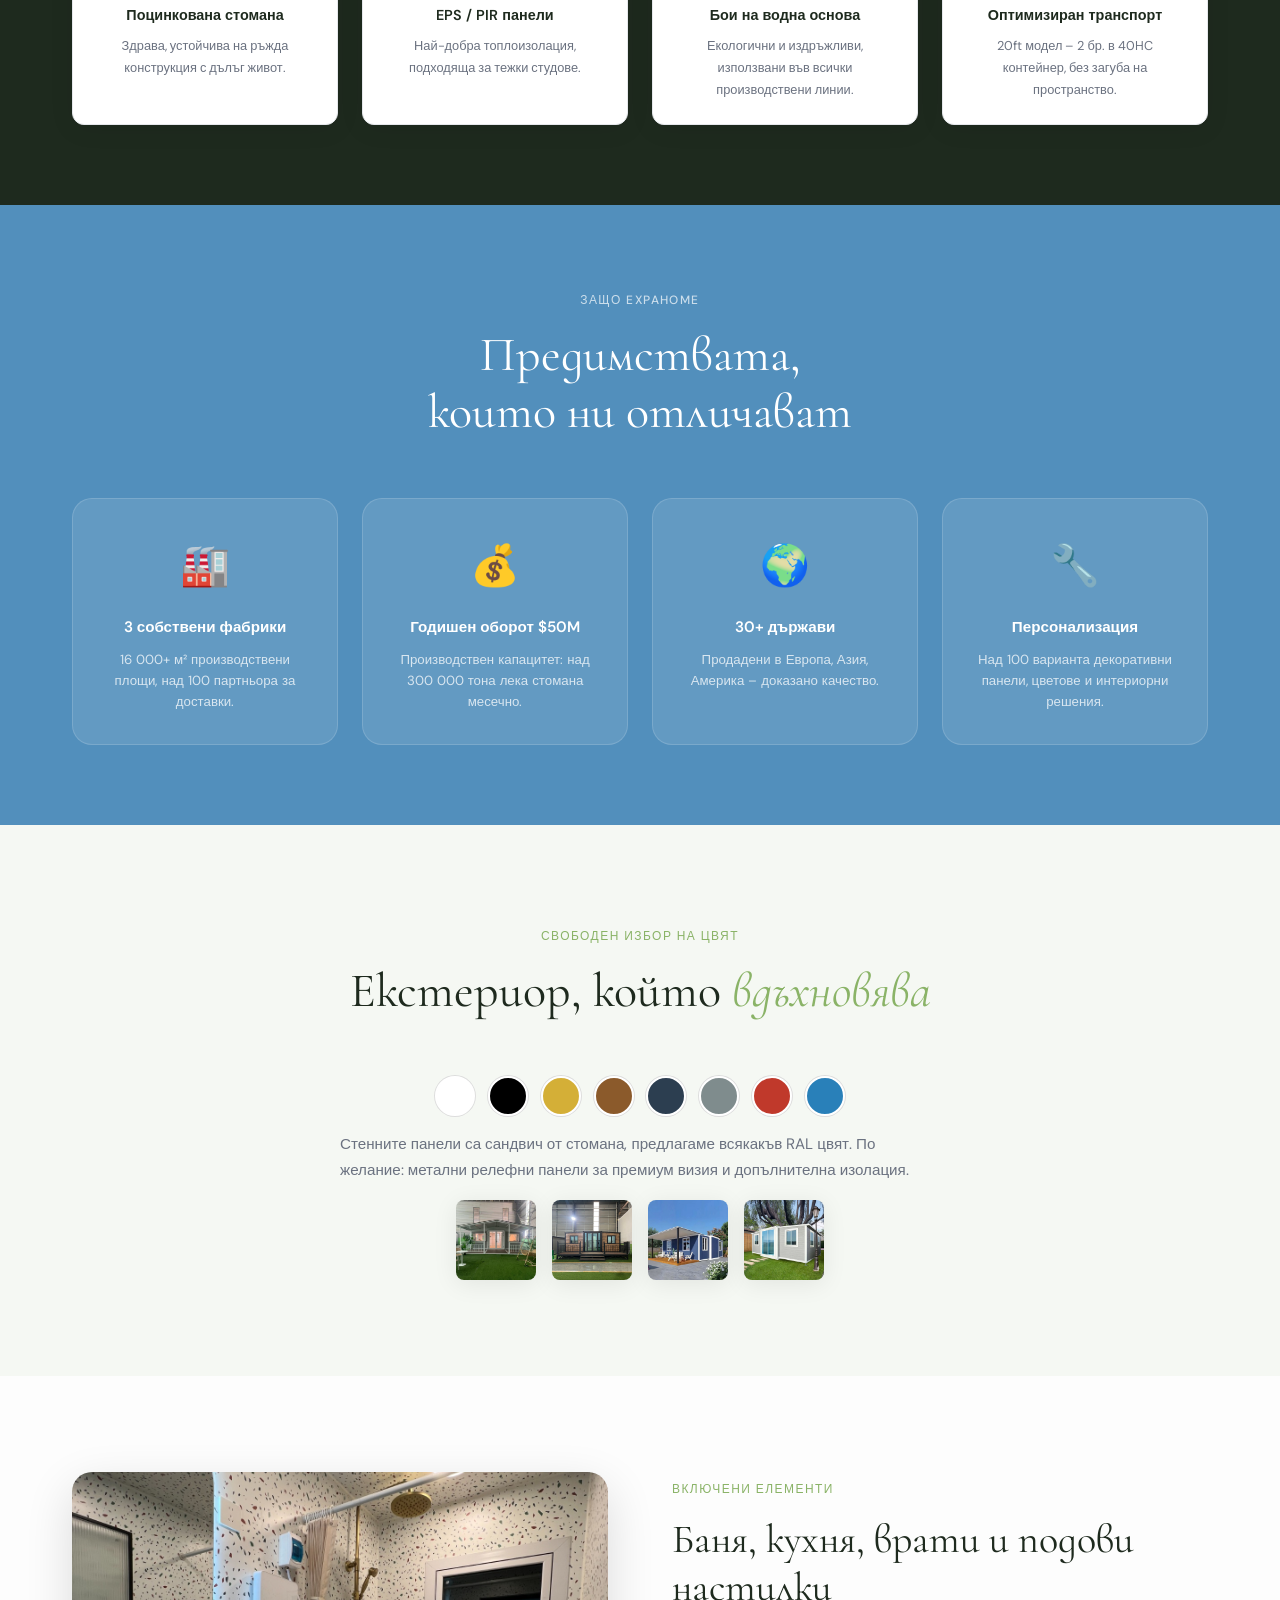
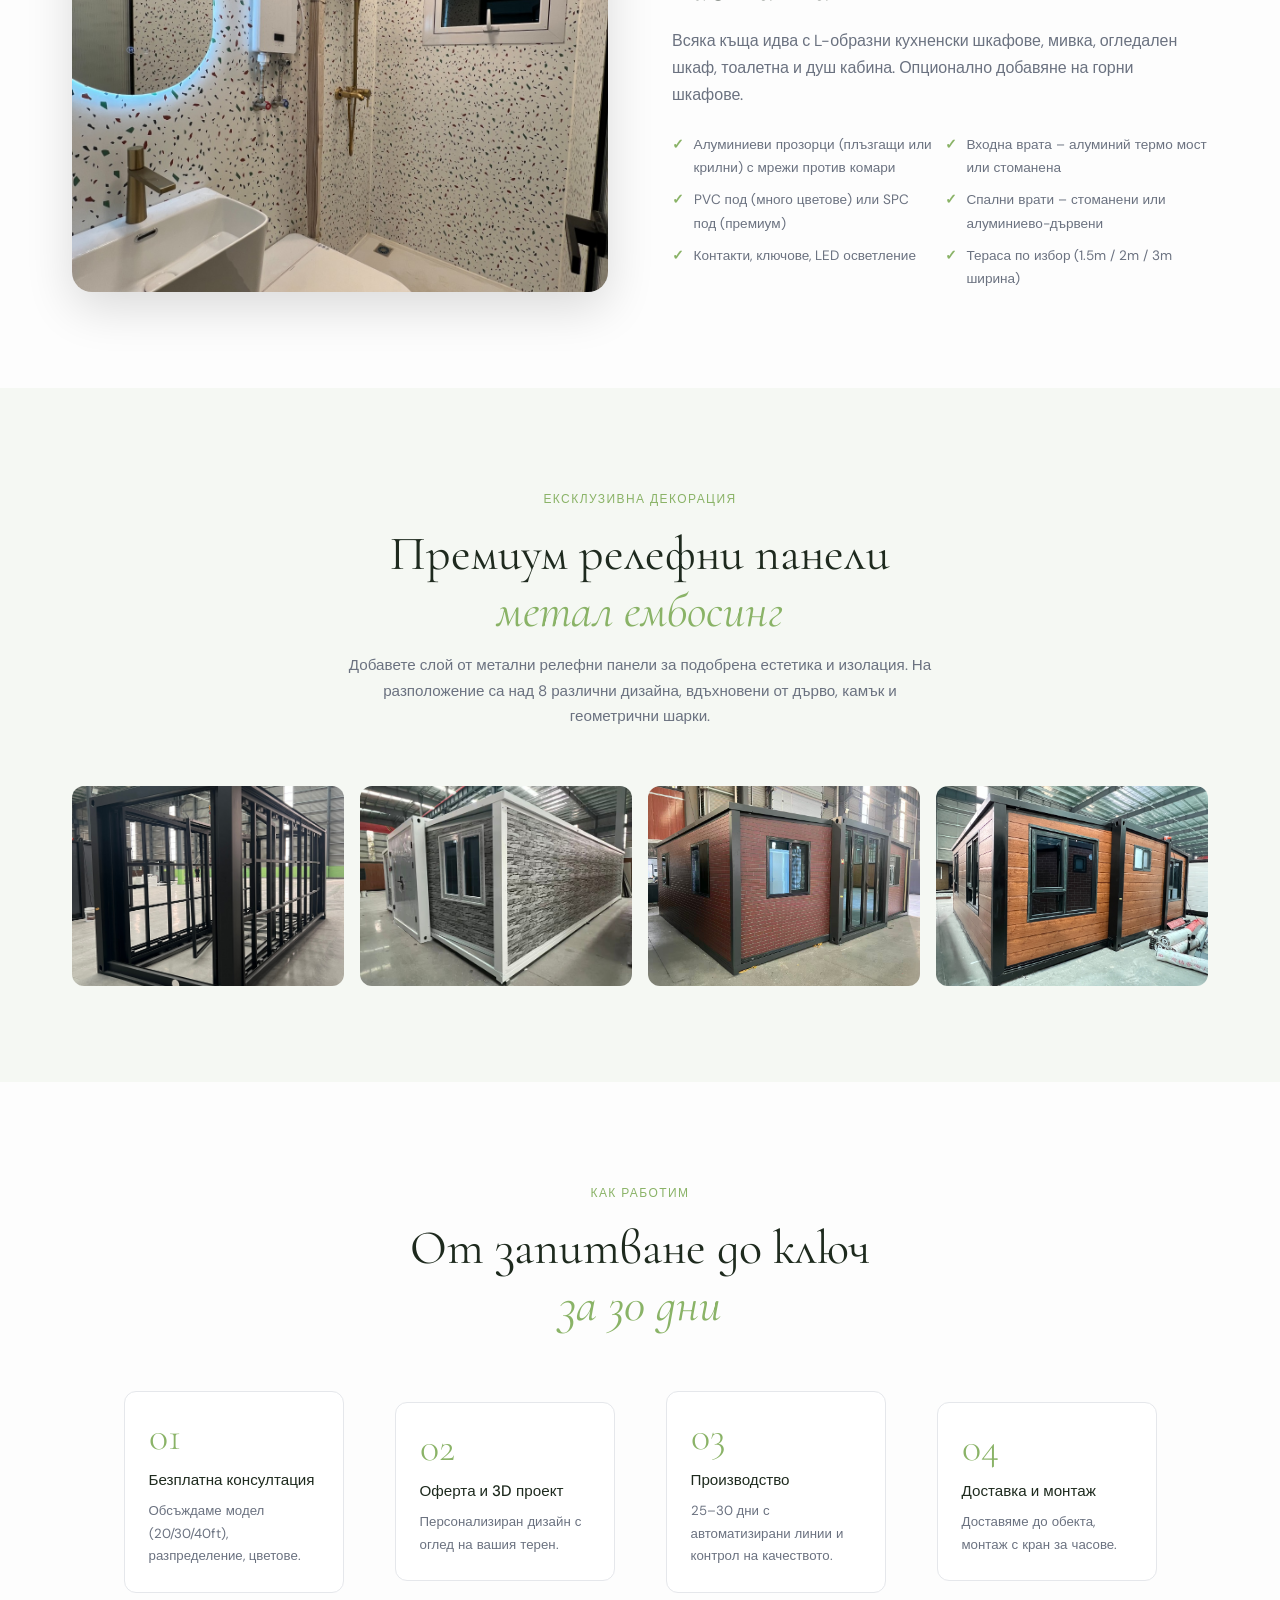
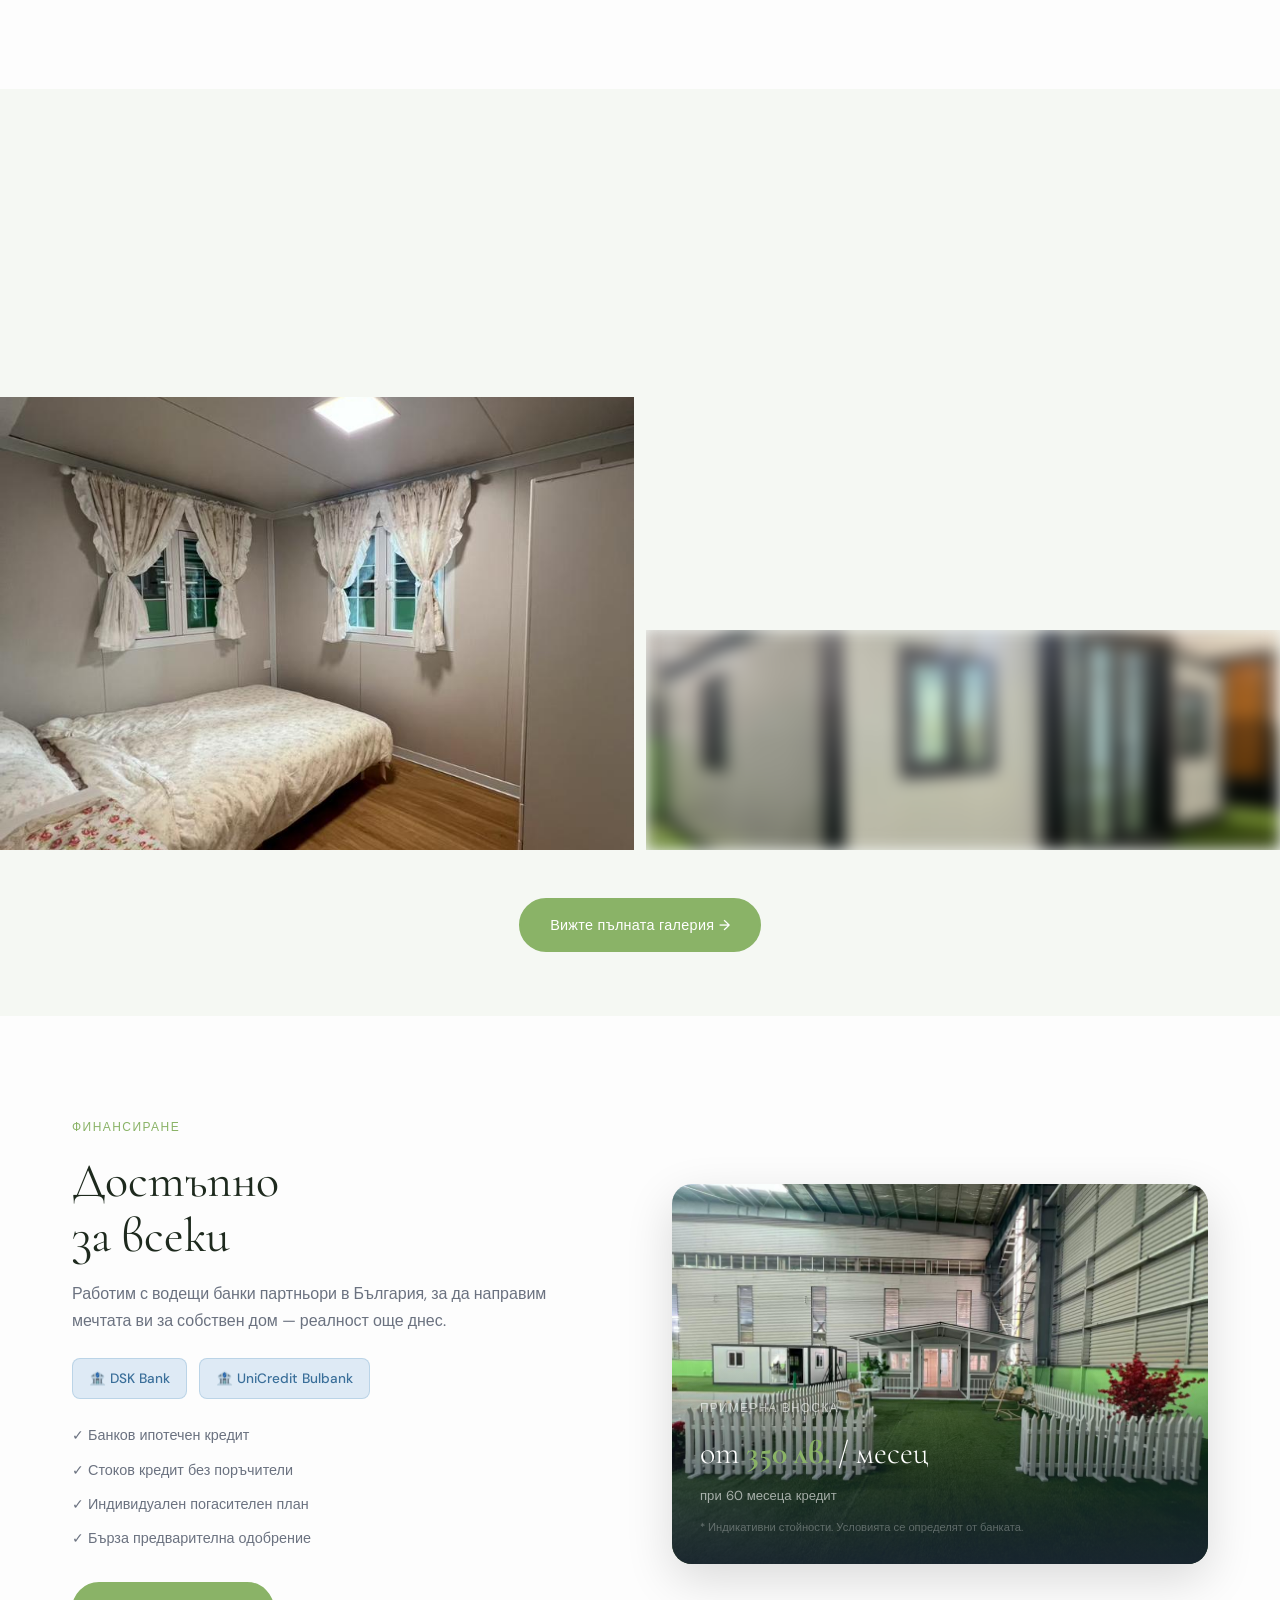
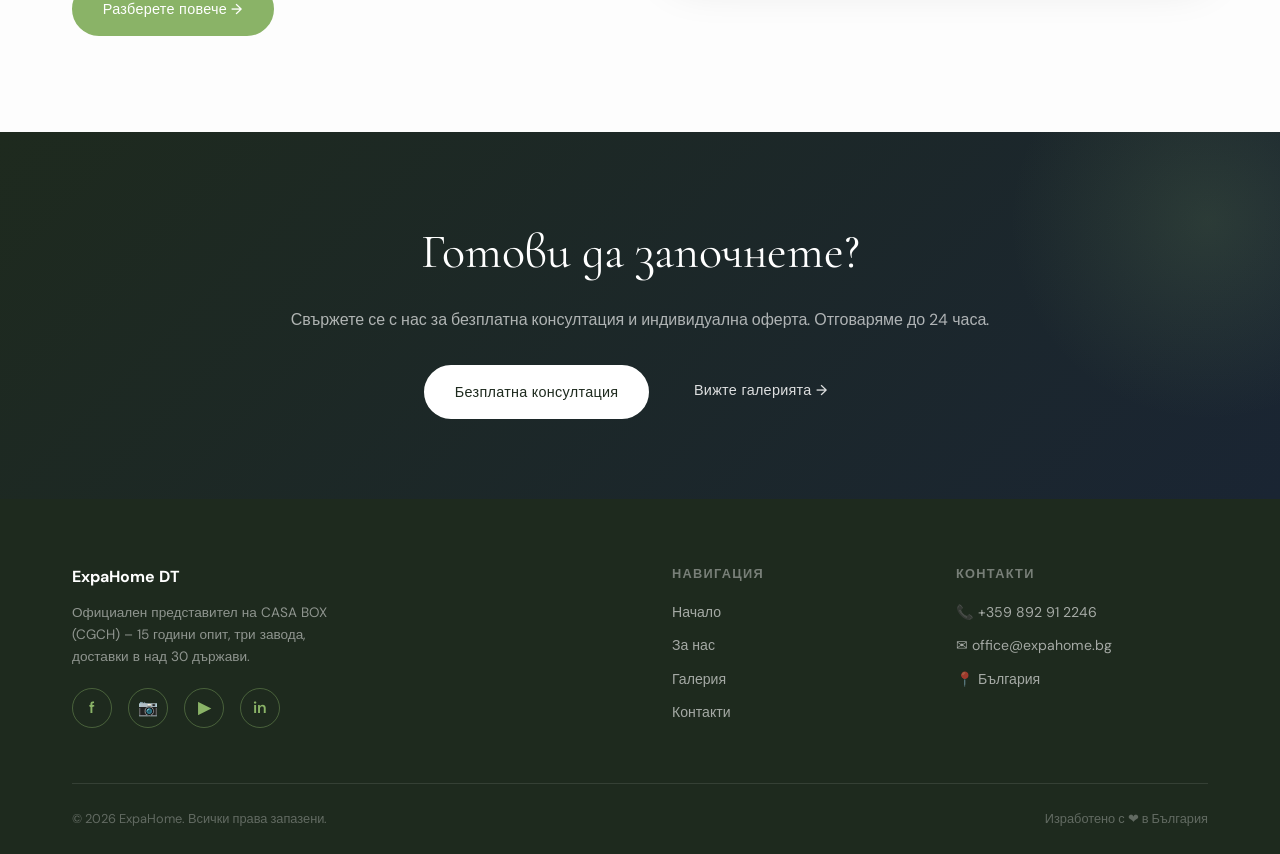
==== commit 0ce38a94: "Updated Mail" ====
--- a/index.html
+++ b/index.html
@@ -627,7 +627,7 @@
                         <h5>Контакти</h5>
                         <ul>
                             <li>📞 +359 892 91 2246</li>
-                            <li>✉ expahomedt@gmail.com</li>
+                            <li>✉ office@expahome.bg</li>
                             <li>📍 България</li>
                         </ul>
                     </div>
@@ -654,7 +654,7 @@
       "logo": "https://expahome.bg/images/logo.jpg",
       "image": "https://expahome.bg/images/og-cover.jpg",
       "telephone": "+359882541800",
-      "email": "expahomedt@gmail.com",
+      "email": "office@expahome.bg",
       "address": {
         "@type": "PostalAddress",
         "addressCountry": "BG"
--- a/styles.css
+++ b/styles.css
@@ -40,6 +40,7 @@
 
 html {
     scroll-behavior: smooth;
+    -webkit-text-size-adjust: 100%;
 }
 
 body {
@@ -49,6 +50,13 @@
     line-height: 1.7;
     overflow-x: hidden;
     cursor: none;
+}
+
+button,
+input,
+select,
+textarea {
+    font: inherit;
 }
 
 img {
@@ -295,6 +303,7 @@
     letter-spacing: .02em;
     transition: all var(--transition);
     cursor: none;
+    text-align: center;
 }
 
 .btn-primary {
@@ -1682,6 +1691,10 @@
     align-items: start;
 }
 
+.contact-grid>* {
+    min-width: 0;
+}
+
 .contact-info-col h2 {
     font-family: var(--font-display);
     font-size: clamp(1.8rem, 3vw, 2.4rem);
@@ -1731,6 +1744,7 @@
 .contact-item span {
     font-size: .9rem;
     color: var(--mid-gray);
+    overflow-wrap: anywhere;
 }
 
 .contact-item a:hover {
@@ -2547,6 +2561,175 @@
 }
 
 @media (max-width:768px) {
+    .container {
+        padding: 0 1.25rem;
+    }
+
+    .logo-img {
+        height: 72px;
+    }
+
+    .mobile-menu {
+        padding: .75rem 1.25rem 1.25rem;
+    }
+
+    .mobile-menu ul li a {
+        display: block;
+        padding: .3rem 0;
+    }
+
+    .hero {
+        min-height: auto;
+        padding-top: 86px;
+        align-items: flex-start;
+    }
+
+    .hero-slide {
+        background-position: 58% center;
+    }
+
+    .hero-overlay {
+        background: linear-gradient(180deg, rgba(26, 37, 51, .72) 0%, rgba(26, 37, 51, .58) 55%, rgba(26, 37, 51, .78) 100%);
+    }
+
+    .hero-content {
+        padding: 3rem 1.25rem 5rem;
+        max-width: 100%;
+    }
+
+    .hero-badge {
+        max-width: 100%;
+        white-space: normal;
+        line-height: 1.35;
+    }
+
+    .hero-title {
+        font-size: clamp(2.3rem, 13vw, 3.4rem);
+        line-height: 1.04;
+        margin-bottom: 1rem;
+        letter-spacing: 0;
+        overflow-wrap: anywhere;
+    }
+
+    .hero-sub {
+        font-size: .98rem;
+        margin-bottom: 1.5rem;
+    }
+
+    .hero-actions {
+        gap: .65rem;
+        margin-bottom: 2.25rem;
+    }
+
+    .hero-actions .btn,
+    .cta-actions .btn {
+        width: 100%;
+        padding: .85rem 1rem;
+    }
+
+    .hero-stats {
+        display: grid;
+        grid-template-columns: 1fr;
+        gap: .85rem;
+    }
+
+    .stat {
+        align-items: baseline;
+    }
+
+    .stat-divider {
+        display: none;
+    }
+
+    .stat-num {
+        font-size: 2rem;
+    }
+
+    .stat-label {
+        margin-top: 0;
+        line-height: 1.35;
+    }
+
+    .section-header {
+        margin-bottom: 2rem;
+    }
+
+    .video-section,
+    .products,
+    .features-strip,
+    .process,
+    .financing,
+    .about-story,
+    .factory-section,
+    .materials,
+    .included-section,
+    .certs,
+    .testimonials,
+    .faq-section {
+        padding: 4rem 0;
+    }
+
+    .gallery-preview {
+        padding-top: 4rem;
+    }
+
+    .page-hero,
+    .page-hero-short {
+        min-height: auto;
+        padding-top: 86px;
+    }
+
+    .page-hero-content {
+        padding: 3.25rem 1.25rem;
+        max-width: 100% !important;
+        margin-left: auto !important;
+        margin-right: auto !important;
+    }
+
+    .page-hero-title {
+        font-size: clamp(2.25rem, 12vw, 3.2rem);
+        letter-spacing: 0;
+        overflow-wrap: anywhere;
+    }
+
+    .page-hero-sub {
+        font-size: .98rem;
+    }
+
+    .house-img-wrap,
+    .about-main-img,
+    .included-img img,
+    .financing-img-wrap img {
+        height: auto;
+        aspect-ratio: 4 / 3;
+    }
+
+    .about-img-badge {
+        right: .75rem;
+        bottom: .75rem;
+        max-width: calc(100% - 1.5rem);
+    }
+
+    .contact-form-card,
+    .testimonial-card,
+    .faq-card,
+    .mv-card,
+    .feature-item {
+        padding: 1.5rem;
+    }
+
+    .contact-grid>*,
+    .financing-inner>*,
+    .included-inner>*,
+    .certs-inner>*,
+    .about-grid>* {
+        min-width: 0;
+    }
+
+    .cursor,
+    .cursor-dot {
+        display: none;
+    }
 
     .nav-links,
     .nav-cta {
@@ -2647,6 +2830,116 @@
 }
 
 @media (max-width:480px) {
+    .container {
+        padding: 0 1rem;
+    }
+
+    .logo-img {
+        height: 62px;
+    }
+
+    .hamburger {
+        padding: .6rem;
+        margin-right: -.6rem;
+    }
+
+    .hero {
+        padding-top: 74px;
+    }
+
+    .hero-content {
+        padding: 2.25rem 1rem 4.25rem;
+    }
+
+    .hero-badge {
+        font-size: .72rem;
+        padding: .4rem .75rem;
+        letter-spacing: .04em;
+    }
+
+    .hero-title {
+        font-size: clamp(2.05rem, 14vw, 2.9rem);
+    }
+
+    .hero-sub {
+        font-size: .94rem;
+        line-height: 1.6;
+    }
+
+    .section-title,
+    .financing-text h2,
+    .cta-inner h2,
+    .about-text-col h2,
+    .included-text h2,
+    .certs-text h2 {
+        font-size: clamp(1.75rem, 10vw, 2.35rem);
+        line-height: 1.15;
+    }
+
+    .page-hero,
+    .page-hero-short {
+        padding-top: 74px;
+    }
+
+    .page-hero-title {
+        font-size: clamp(2rem, 13vw, 2.75rem);
+    }
+
+    .video-section,
+    .products,
+    .features-strip,
+    .process,
+    .financing,
+    .about-story,
+    .factory-section,
+    .materials,
+    .included-section,
+    .certs,
+    .testimonials,
+    .faq-section {
+        padding: 3rem 0;
+    }
+
+    .house-specs,
+    .included-list,
+    .footer-links {
+        grid-template-columns: 1fr;
+    }
+
+    .filter-tabs {
+        flex-wrap: nowrap;
+        overflow-x: auto;
+        padding-bottom: .4rem;
+        scrollbar-width: none;
+    }
+
+    .filter-tabs::-webkit-scrollbar {
+        display: none;
+    }
+
+    .filter-btn {
+        flex: 0 0 auto;
+        white-space: nowrap;
+    }
+
+    .contact-form-card,
+    .testimonial-card,
+    .faq-card,
+    .mv-card,
+    .feature-item,
+    .house-body {
+        padding: 1.25rem;
+    }
+
+    .contact-item,
+    .cert-badge {
+        padding: 1rem;
+    }
+
+    .map-wrap iframe {
+        height: 320px;
+    }
+
     .materials-grid {
         grid-template-columns: 1fr;
     }
@@ -2675,6 +2968,35 @@
     }
 
     .factory-grid {
-        grid-template-columns: 1fr 1fr;
-    }
-}+        grid-template-columns: 1fr;
+    }
+}
+
+@media (hover: none), (pointer: coarse) {
+    body,
+    .btn,
+    .gallery-item,
+    .filter-btn,
+    .form-group input,
+    .form-group textarea,
+    .form-group select {
+        cursor: auto;
+    }
+
+    .cursor,
+    .cursor-dot {
+        display: none;
+    }
+
+    .gallery-overlay,
+    .preview-overlay {
+        opacity: 1;
+    }
+
+    .gallery-item:hover img,
+    .preview-item:hover img,
+    .house-card:hover .house-img-wrap img,
+    .factory-img:hover img {
+        transform: none;
+    }
+}
